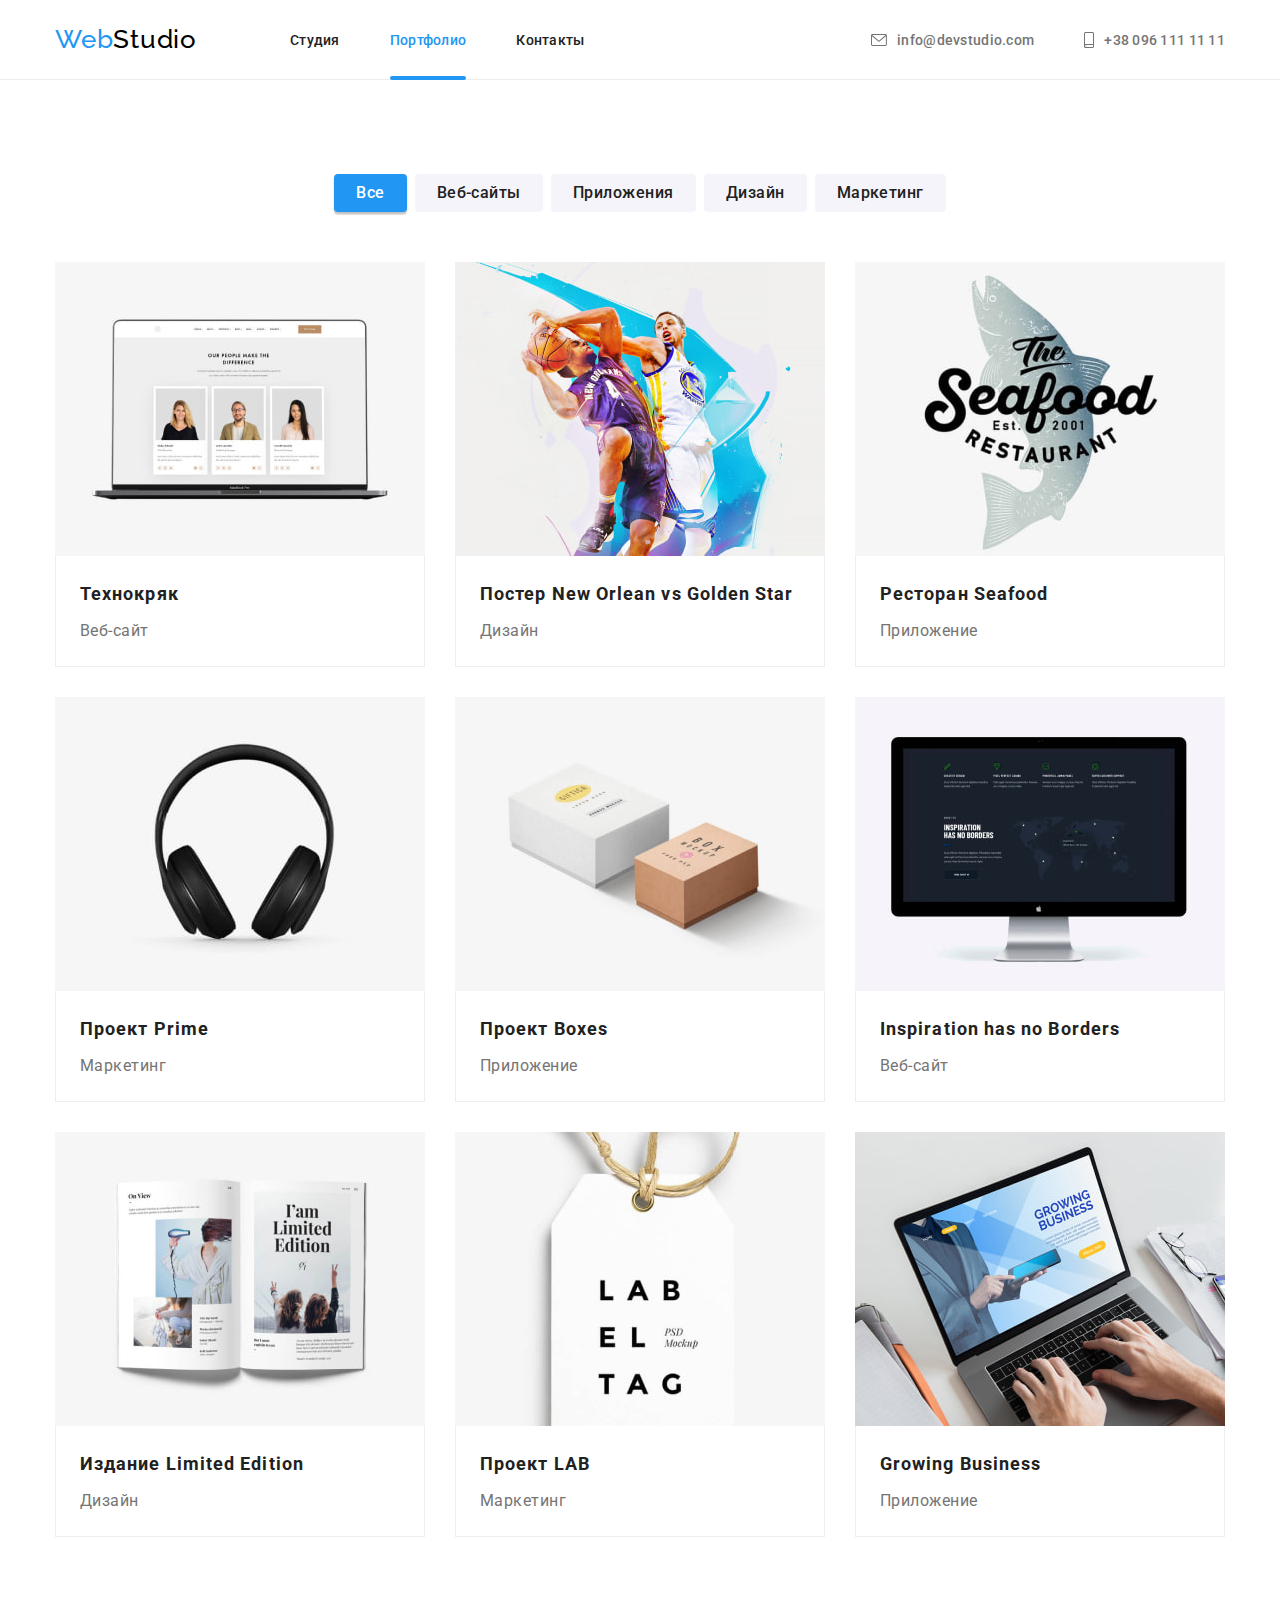
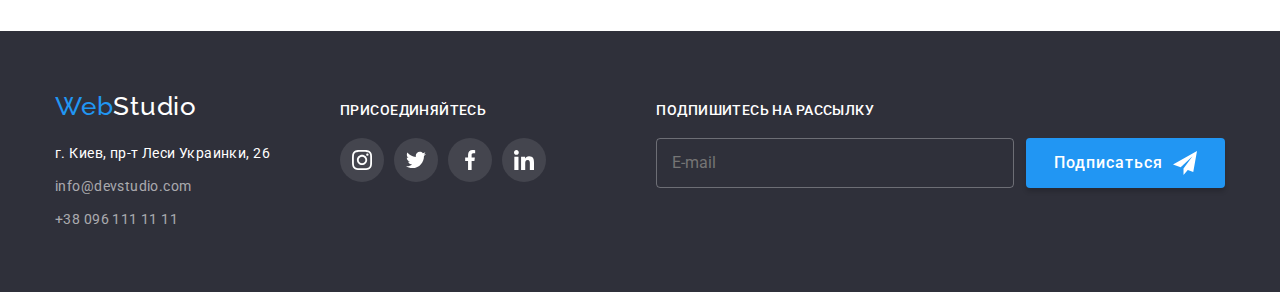
==== portfolio.html @ ff6ee544 "скопировано из дз 6" ====
<!DOCTYPE html>
<html lang="ru">
  <head>
    <meta charset="UTF-8" />
    <meta http-equiv="X-UA-Compatible" content="IE=edge" />
    <meta name="viewport" content="width=device-width, initial-scale=1.0" />
    <title>WebStudio</title>

    <link rel="preconnect" href="https://fonts.gstatic.com" />
    <link
      href="https://fonts.googleapis.com/css2?family=Raleway:wght@700&family=Roboto:wght@400;500;700;900&display=swap"
      rel="stylesheet"
    />
    <link
      rel="stylesheet"
      href="https://cdn.jsdelivr.net/npm/modern-normalize@1.1.0/modern-normalize.min.css"
    />
    <link rel="stylesheet" href="./css/styles.css" />
  </head>
  <body>
    <header class="header">
      <div class="container">
        <nav class="nav">
          <a href="" class="logo link">Web<span class="logo-header">Studio</span></a>
          <ul class="nav-list list">
            <li class="nav-list-item"><a href="./index.html" class="link">Студия</a></li>
            <li class="nav-list-item">
              <a href="./portfolio.html" class="current-page link">Портфолио</a>
            </li>
            <li class="nav-list-item"><a href="" class="link">Контакты</a></li>
          </ul>
        </nav>
        <ul class="list contact-list">
          <li class="contact-list-item">
            <a href="mailto:info@devstudio.com" class="link">
              <svg class="icon contact-list-icon" width="16" height="12">
                <use href="./images/icons.svg#icon-mail"></use>
              </svg>
              info@devstudio.com</a
            >
          </li>
          <li class="contact-list-item">
            <a href="tel:+380961111111" class="link">
              <svg class="icon contact-list-icon" width="10" height="16">
                <use href="./images/icons.svg#icon-smartphone"></use>
              </svg>
              +38 096 111 11 11</a
            >
          </li>
        </ul>
      </div>
    </header>

    <main>
      <section class="portfolio section">
        <div class="container">
          <h2 class="portfolio-main-title visually-hidden">Портфолио</h2>

          <ul class="list portfolio-buttons-list">
            <li class="portfolio-buttons-list-item">
              <button type="button" class="button first-button">Все</button>
            </li>
            <li class="portfolio-buttons-list-item">
              <button type="button" class="button">Веб-сайты</button>
            </li>
            <li class="portfolio-buttons-list-item">
              <button type="button" class="button">Приложения</button>
            </li>
            <li class="portfolio-buttons-list-item">
              <button type="button" class="button">Дизайн</button>
            </li>
            <li class="portfolio-buttons-list-item">
              <button type="button" class="button">Маркетинг</button>
            </li>
          </ul>

          <ul class="list portfolio-list">
            <li class="portfolio-list-item">
              <a href="" class="link portfolio-list-link">
                <div class="portfolio-thumb">
                  <img src="./images/portfolio1.jpg" alt="Технокряк" width="370" height="294" />
                  <div class="portfolio-overlay">
                    <p class="portfolio-overlay-text">
                      Технокряк это современная площадка распространения коронавируса. Компании
                      используют эту платформу для цифрового шпионажа и атак на защищённые сервера
                      конкурентов.
                    </p>
                  </div>
                </div>
                <div class="portfolio-list-content">
                  <h3 class="title">Технокряк</h3>
                  <p class="description">Веб-сайт</p>
                </div>
              </a>
            </li>
            <li class="portfolio-list-item">
              <a href="" class="link portfolio-list-link">
                <div class="portfolio-thumb">
                  <img
                    src="./images/portfolio2.jpg"
                    alt="Постер New Orlean vs Golden Star"
                    width="370"
                    height="294"
                  />
                  <div class="portfolio-overlay">
                    <p class="portfolio-overlay-text">
                      Технокряк это современная площадка распространения коронавируса. Компании
                      используют эту платформу для цифрового шпионажа и атак на защищённые сервера
                      конкурентов.
                    </p>
                  </div>
                </div>
                <div class="portfolio-list-content">
                  <h3 class="title">Постер New Orlean vs Golden Star</h3>
                  <p class="description">Дизайн</p>
                </div>
              </a>
            </li>
            <li class="portfolio-list-item">
              <a href="" class="link portfolio-list-link">
                <div class="portfolio-thumb">
                  <img
                    src="./images/portfolio3.jpg"
                    alt="Ресторан Seafood"
                    width="370"
                    height="294"
                  />
                  <div class="portfolio-overlay">
                    <p class="portfolio-overlay-text">
                      Технокряк это современная площадка распространения коронавируса. Компании
                      используют эту платформу для цифрового шпионажа и атак на защищённые сервера
                      конкурентов.
                    </p>
                  </div>
                </div>
                <div class="portfolio-list-content">
                  <h3 class="title">Ресторан Seafood</h3>
                  <p class="description">Приложение</p>
                </div>
              </a>
            </li>
            <li class="portfolio-list-item">
              <a href="" class="link portfolio-list-link">
                <div class="portfolio-thumb">
                  <img src="./images/portfolio4.jpg" alt="Проект Prime" width="370" height="294" />
                  <div class="portfolio-overlay">
                    <p class="portfolio-overlay-text">
                      Технокряк это современная площадка распространения коронавируса. Компании
                      используют эту платформу для цифрового шпионажа и атак на защищённые сервера
                      конкурентов.
                    </p>
                  </div>
                </div>
                <div class="portfolio-list-content">
                  <h3 class="title">Проект Prime</h3>
                  <p class="description">Маркетинг</p>
                </div>
              </a>
            </li>
            <li class="portfolio-list-item">
              <a href="" class="link portfolio-list-link">
                <div class="portfolio-thumb">
                  <img src="./images/portfolio5.jpg" alt="Проект Boxes" width="370" height="294" />
                  <div class="portfolio-overlay">
                    <p class="portfolio-overlay-text">
                      Технокряк это современная площадка распространения коронавируса. Компании
                      используют эту платформу для цифрового шпионажа и атак на защищённые сервера
                      конкурентов.
                    </p>
                  </div>
                </div>
                <div class="portfolio-list-content">
                  <h3 class="title">Проект Boxes</h3>
                  <p class="description">Приложение</p>
                </div>
              </a>
            </li>
            <li class="portfolio-list-item">
              <a href="" class="link portfolio-list-link">
                <div class="portfolio-thumb">
                  <img
                    src="./images/portfolio6.jpg"
                    alt="Inspiration has no Borders"
                    width="370"
                    height="294"
                  />
                  <div class="portfolio-overlay">
                    <p class="portfolio-overlay-text">
                      Технокряк это современная площадка распространения коронавируса. Компании
                      используют эту платформу для цифрового шпионажа и атак на защищённые сервера
                      конкурентов.
                    </p>
                  </div>
                </div>
                <div class="portfolio-list-content">
                  <h3 class="title">Inspiration has no Borders</h3>
                  <p class="description">Веб-сайт</p>
                </div>
              </a>
            </li>
            <li class="portfolio-list-item">
              <a href="" class="link portfolio-list-link">
                <div class="portfolio-thumb">
                  <img
                    src="./images/portfolio7.jpg"
                    alt="Издание Limited Edition"
                    width="370"
                    height="294"
                  />
                  <div class="portfolio-overlay">
                    <p class="portfolio-overlay-text">
                      Технокряк это современная площадка распространения коронавируса. Компании
                      используют эту платформу для цифрового шпионажа и атак на защищённые сервера
                      конкурентов.
                    </p>
                  </div>
                </div>
                <div class="portfolio-list-content">
                  <h3 class="title">Издание Limited Edition</h3>
                  <p class="description">Дизайн</p>
                </div>
              </a>
            </li>
            <li class="portfolio-list-item">
              <a href="" class="link portfolio-list-link">
                <div class="portfolio-thumb">
                  <img src="./images/portfolio8.jpg" alt="Проект LAB" width="370" height="294" />
                  <div class="portfolio-overlay">
                    <p class="portfolio-overlay-text">
                      Технокряк это современная площадка распространения коронавируса. Компании
                      используют эту платформу для цифрового шпионажа и атак на защищённые сервера
                      конкурентов.
                    </p>
                  </div>
                </div>
                <div class="portfolio-list-content">
                  <h3 class="title">Проект LAB</h3>
                  <p class="description">Маркетинг</p>
                </div>
              </a>
            </li>
            <li class="portfolio-list-item">
              <a href="" class="link portfolio-list-link">
                <div class="portfolio-thumb">
                  <img
                    src="./images/portfolio9.jpg"
                    alt="Growing Business"
                    width="370"
                    height="294"
                  />
                  <div class="portfolio-overlay">
                    <p class="portfolio-overlay-text">
                      Технокряк это современная площадка распространения коронавируса. Компании
                      используют эту платформу для цифрового шпионажа и атак на защищённые сервера
                      конкурентов.
                    </p>
                  </div>
                </div>
                <div class="portfolio-list-content">
                  <h3 class="title">Growing Business</h3>
                  <p class="description">Приложение</p>
                </div>
              </a>
            </li>
          </ul>
        </div>
      </section>
    </main>

    <footer class="footer">
      <div class="container">
        <div class="address-box">
          <a href="" class="link logo">Web<span class="logo-footer">Studio</span></a>
          <address class="address">г. Киев, пр-т Леси Украинки, 26</address>
          <ul class="list contact-list">
            <li class="contact-list-item">
              <a href="mailto:info@devstudio.com" class="link">info@devstudio.com</a>
            </li>
            <li class="contact-list-item">
              <a href="tel:+380961111111" class="link">+38 096 111 11 11</a>
            </li>
          </ul>
        </div>
        <div class="social-links-box">
          <h2 class="title">Присоединяйтесь</h2>
          <ul class="list social-icons-list">
            <li class="social-icons-list-item">
              <a href="" class="link social-icons-link">
                <svg class="icon" width="20" height="20">
                  <use href="./images/icons.svg#icon-instagram"></use>
                </svg>
              </a>
            </li>
            <li class="social-icons-list-item">
              <a href="" class="link social-icons-link">
                <svg class="icon" width="20" height="20">
                  <use href="./images/icons.svg#icon-twitter"></use>
                </svg>
              </a>
            </li>
            <li class="social-icons-list-item">
              <a href="" class="link social-icons-link">
                <svg class="icon" width="20" height="20">
                  <use href="./images/icons.svg#icon-facebook"></use>
                </svg>
              </a>
            </li>
            <li class="social-icons-list-item">
              <a href="" class="link social-icons-link">
                <svg class="icon" width="20" height="20">
                  <use href="./images/icons.svg#icon-linkedin"></use>
                </svg>
              </a>
            </li>
          </ul>
        </div>
        <div class="subscribe-box">
          <p class="subscribe-title">Подпишитесь на рассылку</p>
          <form class="subscribe-form">
            <label>
              <input type="email" name="email" class="subscribe-input" placeholder="E-mail" />
            </label>
            <button type="submit" class="subscribe-button">
              Подписаться
              <svg class="icon" width="24" height="24">
                <use href="./images/icons.svg#icon-subscribe"></use>
              </svg>
            </button>
          </form>
        </div>
      </div>
    </footer>
  </body>
</html>
---- css/styles.css ----
:root {
  --heading-text-color: #212121;
  --main-text-color: #757575;
  --accent-color: #2196f3;
  --accent-color-opacity90: rgba(33, 150, 243, 0.9);
  --hero-button-hover-color: #188ce8;
  --black-color: #000000;
  --white-color: #ffffff;
  --white-color-opacity60: rgba(255, 255, 255, 0.6);
  --white-color-opacity10: rgba(255, 255, 255, 0.1);
  --background-dark-color: #2f303a;
  --background-light-color: #f5f4fa;
  --background-hero-color: #c4c4c4;
  --background-gradient-color: rgba(47, 48, 58, 0.4);
  --background-our-works-overlay: rgba(47, 48, 58, 0.8);
  --backdrop-color: rgba(0, 0, 0, 0.2);
  --border-header-color: #ececec;
  --icon-color: #afb1b8;
  --modal-icon-border-color: rgba(0, 0, 0, 0.1);
  --cubic: cubic-bezier(0.4, 0, 0.2, 1);
  --time: 250ms;
  --modal-input-border-color: rgba(33, 33, 33, 0.2);
}

body {
  font-family: Roboto, sans-serif;
  font-style: normal;
  font-weight: 400;
  color: var(--main-text-color);
}

/* Сброс стилей по умолчанию от браузеров */

.link {
  text-decoration: none;
  color: inherit;
}

.list {
  list-style: none;
  padding-left: 0;
}

h1,
h2,
h3,
h4,
h5,
h6,
p,
ul {
  margin-top: 0;
  margin-bottom: 0;
}

img {
  display: block;
  width: 100%;
  height: auto;
}

/* Общие стили */

.container {
  width: 1200px;
  margin: 0 auto;
  padding-left: 15px;
  padding-right: 15px;
}

.section {
  padding-top: 94px;
  padding-bottom: 94px;
}

.icon {
  fill: currentColor;
}

.social-icons-link {
  display: flex;
  justify-content: center;
  align-items: center;

  width: 100%;
  height: 100%;
  border: 0;
  border-radius: 50%;

  transition: background-color var(--time) var(--cubic), color var(--time) var(--cubic);
}

/* Скрытые заголовки */

.visually-hidden {
  position: absolute;
  width: 1px;
  height: 1px;
  margin: -1px;
  border: 0;
  padding: 0;
  clip: rect(0 0 0 0);
  overflow: hidden;
}

/* ЛОГО */

.logo {
  font-family: Raleway, sans-serif;
  font-weight: 500;
  font-size: 26px;
  line-height: 1.1923;
  letter-spacing: 0.03em;

  color: var(--accent-color);
}

.logo-header {
  color: var(--black-color);
}

.logo-footer {
  color: var(--white-color);
}

/* ХЕДЕР */

.header {
  border-bottom: 1px solid var(--border-header-color);
}

.header .container {
  display: flex;
  align-items: center;
}

.nav {
  display: flex;
  align-items: center;
}

.header .logo {
  display: block;
  margin-right: 93px;
}

.nav-list {
  display: flex;
}

.header .contact-list {
  display: flex;
  margin-left: auto;
}

.nav-list,
.header .contact-list {
  font-weight: 500;
  font-size: 14px;
  line-height: 1.143;
  letter-spacing: 0.02em;
}

.nav-list-item:not(:last-child),
.header .contact-list-item:not(:last-child) {
  margin-right: 50px;
}

.nav-list .link,
.header .contact-list .link {
  display: flex;
  align-items: center;
  padding-top: 32px;
  padding-bottom: 31px;
  /* нижний padding 31 пиксель, потому что 1 пиксель занял border-bottom у хедера */
}

.nav-list .link {
  color: var(--heading-text-color);
}

.nav-list-item {
  position: relative;
}

.current-page::after {
  position: absolute;
  bottom: -1px;

  border-radius: 2px;
  width: 100%;
  height: 4px;

  content: '';
  background-color: var(--accent-color);
}

.header .link {
  transition: color var(--time) var(--cubic);
}

.nav-list .current-page,
.header .link:hover,
.header .link:focus {
  color: var(--accent-color);
}

.contact-list-icon {
  margin-right: 10px;
}

/* ФУТЕР */

.footer {
  background-color: var(--background-dark-color);
}

.footer .container {
  display: flex;
  align-items: baseline;
  /* justify-content: space-evenly; */
  padding-top: 60px;
  padding-bottom: 60px;
}

.address-box {
  display: flex;
  flex-direction: column;
  margin-right: 70px;
}

.footer .logo {
  display: block;
  margin-bottom: 20px;
}

.address,
.footer .contact-list {
  font-size: 14px;
  line-height: 1.71;
  letter-spacing: 0.03em;
}

.address {
  margin-bottom: 9px;

  font-style: normal;
  color: var(--white-color);
}

.footer .contact-list {
  color: var(--white-color-opacity60);
}

.footer .contact-list-item:nth-child(1) {
  margin-bottom: 9px;
}

.address-box .link {
  transition: color var(--time) var(--cubic);
}

.address-box .link:hover,
.address-box .link:focus {
  color: var(--accent-color);
}

.social-links-box .title {
  margin-bottom: 20px;

  font-weight: 500;
  font-size: 14px;
  line-height: 1.143;
  letter-spacing: 0.03em;
  text-transform: uppercase;

  color: var(--white-color);
}

.social-icons-list-item {
  width: 44px;
  height: 44px;
}

.social-icons-link {
  background-color: var(--white-color-opacity10);
  color: var(--white-color);
}

.social-icons-link:hover,
.social-icons-link:focus {
  background-color: var(--accent-color);
}

.social-links-box .icon {
  fill: var(--white-color);
}

.subscribe-box {
  margin-left: auto;
}

.subscribe-form {
  display: flex;
}

.subscribe-title {
  margin-bottom: 20px;

  font-weight: 500;
  font-size: 14px;
  line-height: 1.143;
  letter-spacing: 0.03em;
  text-transform: uppercase;

  color: var(--white-color);
}

.subscribe-input {
  /* width: 100%; */
  width: 358px;
  height: 50px;
  padding: 15px;

  color: var(--white-color);
  border: 1px solid rgba(255, 255, 255, 0.3);
  /* filter: drop-shadow(0px 4px 4px rgba(0, 0, 0, 0.15)); */
  border-radius: 4px;
  background-color: transparent;

  cursor: pointer;
}

.subscribe-button {
  display: flex;
  align-items: center;
  padding: 10px 28px;
  margin-left: 12px;

  font-weight: 500;
  font-size: 16px;
  line-height: 1.875;
  letter-spacing: 0.06em;

  border: none;
  border-radius: 4px;
  box-shadow: 0px 4px 4px rgba(0, 0, 0, 0.15);

  background-color: var(--accent-color);
  color: var(--white-color);

  cursor: pointer;

  transition: background-color var(--time) var(--cubic);
}

.subscribe-button:hover,
.subscribe-button:focus {
  background-color: var(--hero-button-hover-color);
}

.subscribe-button .icon {
  margin-left: 10px;
}

/* СТРАНИЦА СТУДИЯ */

/* секция "герой" */

.hero {
  padding-top: 200px;
  padding-bottom: 200px;

  background-image: linear-gradient(
      var(--background-gradient-color),
      var(--background-gradient-color)
    ),
    url(../images/background.jpg);
  background-position: center;
  background-repeat: no-repeat;
  background-size: 1600px;
}

.hero .container {
  text-align: center;
}

.studio-main-title {
  margin-bottom: 30px;

  font-weight: 900;
  font-size: 44px;
  line-height: 1.364;
  letter-spacing: 0.06em;
  text-transform: uppercase;

  color: var(--white-color);
}

.hero .button {
  padding: 10px 32px;
  border: 0;
  border-radius: 4px;

  font-family: inherit;
  font-style: normal;
  font-weight: 700;
  font-size: 16px;
  line-height: 1.875;
  text-align: center;
  letter-spacing: 0.06em;

  color: var(--white-color);
  background-color: var(--accent-color);

  cursor: pointer;

  transition: background-color var(--time) var(--cubic);
}

.hero .button:hover,
.hero .button:focus {
  background-color: var(--hero-button-hover-color);
}

/*  ЗАГОЛОВКИ СЕКЦИЙ */
/* секция "наши преимущества" */
/* секция "чем мы занимаемся" */
/* секция "наша команда" */
/* секция "наши клиенты" */

.advantages .title,
.our-works .title,
.our-team .title,
.our-clients .title {
  margin-bottom: 50px;

  font-weight: 700;
  font-size: 36px;
  line-height: 1.166;
  text-align: center;
  letter-spacing: 0.03em;

  color: var(--heading-text-color);
}

/* секция "наши преимущества" */

.advantages-list {
  display: flex;
}

.advantages-list-item {
  flex-basis: calc((100% - 90px) / 4);
}

.advantages-list-item:not(:last-child) {
  margin-right: 30px;
}

.advantages-list .subtitle {
  margin-bottom: 10px;

  font-weight: 700;
  font-size: 14px;
  line-height: 1.143;
  letter-spacing: 0.03em;
  text-transform: uppercase;

  color: var(--heading-text-color);
}

.advantages-list .description {
  font-size: 14px;
  line-height: 1.714;
  letter-spacing: 0.03em;
}

.advantages-box {
  display: flex;
  justify-content: center;
  align-items: center;
  width: 100%;
  height: 120px;
  margin-bottom: 30px;

  background-color: var(--background-light-color);
}

/* секция "чем мы занимаемся" */

.our-works {
  padding-top: 0;
}

.our-works-list {
  display: flex;
}

.our-works-list-item {
  flex-basis: calc((100% - 60px) / 3);
}

.our-works-list-item:not(:last-child) {
  margin-right: 30px;
}

.our-works-thumb {
  position: relative;
}

.our-works-overlay {
  position: absolute;
  bottom: 0;

  width: 100%;
  height: 70px;
  padding-top: 27px;
  padding-bottom: 27px;

  background-color: var(--background-our-works-overlay);
}

.our-works-overlay-text {
  font-weight: 700;
  font-size: 14px;
  line-height: 1.143;
  text-align: center;
  letter-spacing: 0.03em;
  text-transform: uppercase;

  color: var(--white-color);
}

/* секция "наша команда" */

.our-team {
  background-color: var(--background-light-color);
}

.our-team-list {
  display: flex;
}

.our-team-list-item {
  flex-basis: calc((100% - 90px) / 4);
  border: 0;
  border-radius: 0px 0px 4px 4px;
  box-shadow: 0px 1px 3px rgba(0, 0, 0, 0.12), 0px 1px 1px rgba(0, 0, 0, 0.14),
    0px 2px 1px rgba(0, 0, 0, 0.2);

  background-color: var(--white-color);
}

.our-team-list-item:not(:last-child) {
  margin-right: 30px;
}

.our-team-list-content {
  display: flex;
  flex-direction: column;
  align-items: center;
  padding: 30px 0;
}

.our-team-list-content .subtitle,
.our-team-list-content .description {
  font-size: 16px;
  line-height: 1.187;
  text-align: center;
  letter-spacing: 0.03em;
}

.our-team-list-content .subtitle {
  margin-bottom: 10px;

  font-weight: 500;
  color: var(--heading-text-color);
}

.our-team-list-content .description {
  margin-bottom: 16px;
}

.social-icons-list {
  display: flex;
}

.social-icons-list-item {
  width: 44px;
  height: 44px;
}

.social-icons-list-item:not(:last-child) {
  margin-right: 10px;
}

.social-icons-link {
  color: var(--icon-color);
}

.social-icons-link:hover,
.social-icons-link:focus {
  background-color: var(--accent-color);
  color: var(--white-color);
}

/* секция "наши клиенты" */

.our-clients-list {
  display: flex;
}

.our-clients-item {
  flex-basis: calc((100% - 150px) / 6);
  height: 92px;
}

.our-clients-item:not(:last-child) {
  margin-right: 30px;
}

.our-clients-link {
  display: flex;
  justify-content: center;
  align-items: center;
  width: 100%;
  height: 100%;

  border: 1px solid var(--icon-color);
  border-radius: 4px;

  color: var(--icon-color);

  transition: border var(--time) var(--cubic), color var(--time) var(--cubic);
}

.our-clients-link:hover,
.our-clients-link:focus {
  border: 1px solid var(--accent-color);
  color: var(--accent-color);
}

/* СТРАНИЦА ПОРТФОЛИО */

.portfolio-buttons-list {
  display: flex;
  justify-content: center;
  margin-bottom: 50px;
}

.portfolio-buttons-list-item:not(:last-child) {
  margin-right: 8px;
}

.portfolio-buttons-list .button {
  padding: 6px 22px;

  font-family: inherit;
  font-style: normal;
  font-weight: 500;
  font-size: 16px;
  line-height: 1.625;
  text-align: center;
  letter-spacing: 0.03em;

  border: 0;
  border-radius: 4px;

  color: var(--heading-text-color);
  background-color: var(--background-light-color);

  cursor: pointer;

  transition: color var(--time) var(--cubic), background-color var(--time) var(--cubic),
    box-shadow var(--time) var(--cubic);
}

.portfolio-buttons-list .first-button,
.portfolio-buttons-list .button:hover,
.portfolio-buttons-list .button:focus {
  color: var(--white-color);
  background-color: var(--accent-color);

  box-shadow: 0px 3px 1px rgba(0, 0, 0, 0.1), 0px 1px 2px rgba(0, 0, 0, 0.08),
    0px 2px 2px rgba(0, 0, 0, 0.12);
}

.portfolio-list {
  display: flex;
  flex-wrap: wrap;
  margin-right: -30px;
  margin-bottom: -30px;
}

.portfolio-list-item {
  flex-basis: calc((100% - 90px) / 3);
  margin-right: 30px;
  margin-bottom: 30px;
}

.portfolio-list-link {
  display: flex;
  flex-direction: column;
  width: 100%;
  height: 100%;

  transition: box-shadow var(--time) var(--cubic);
}

.portfolio-thumb {
  position: relative;
  overflow: hidden;
}

.portfolio-overlay {
  position: absolute;
  top: 0;
  left: 0;
  transform: translateY(101%);

  width: 100%;
  height: 100%;
  padding: 63px 24px;
  background-color: var(--accent-color-opacity90);
  transition: transform var(--time) var(--cubic);
}

.portfolio-overlay-text {
  font-size: 18px;
  line-height: 1.555;
  letter-spacing: 0.03em;

  color: var(--white-color);
}

.portfolio-list-link:hover .portfolio-overlay,
.portfolio-list-link:focus .portfolio-overlay {
  transform: translateY(0);
}

.portfolio-list-link:hover,
.portfolio-list-link:focus {
  box-shadow: 0px 1px 1px rgba(0, 0, 0, 0.12), 0px 4px 4px rgba(0, 0, 0, 0.06),
    1px 4px 6px rgba(0, 0, 0, 0.16);

  cursor: pointer;
}

.portfolio-list-content {
  padding: 20px 24px;
  border: 1px solid #eeeeee;
  border-top: none;

  background-color: var(--white-color);
}

.portfolio-list-content .title {
  margin-bottom: 4px;

  font-weight: 700;
  font-size: 18px;
  line-height: 2;
  letter-spacing: 0.06em;

  color: var(--heading-text-color);
}

.portfolio-list-content .description {
  font-size: 16px;
  line-height: 1.875;
  letter-spacing: 0.03em;
}

/* МОДАЛЬНОЕ ОКНО */

.backdrop {
  position: fixed;
  top: 0;
  left: 0;

  width: 100vw;
  height: 100vh;

  background-color: var(--backdrop-color);

  visibility: visible;
  opacity: 1;
  transition: opacity var(--time) var(--cubic), visibility var(--time) var(--cubic);
}

.backdrop.is-hidden {
  visibility: hidden;
  opacity: 0;
  pointer-events: none;
}

.modal {
  position: absolute;
  top: 50%;
  left: 50%;
  transform: translate(-50%, -50%);

  width: 528px;
  height: 581px;
  padding: 40px;

  border-radius: 4px;
  box-shadow: 0px 1px 3px rgba(0, 0, 0, 0.12), 0px 1px 1px rgba(0, 0, 0, 0.14),
    0px 2px 1px rgba(0, 0, 0, 0.2);

  background-color: var(--white-color);
}

.modal-close {
  position: absolute;
  top: 8px;
  right: 8px;

  display: flex;
  justify-content: center;
  align-items: center;
  width: 30px;
  height: 30px;

  border-radius: 50%;
  border: 1px solid var(--modal-icon-border-color);
  background-color: var(--white-color);

  cursor: pointer;
}

.modal-close .icon {
  fill: var(--black-color);

  transition: fill var(--time) var(--cubic);
}

.modal-close:hover .icon {
  fill: var(--accent-color);
}

.modal-form {
  display: flex;
  flex-direction: column;
}

.modal-title {
  margin-bottom: 12px;

  font-weight: 700;
  font-size: 20px;
  line-height: 1.15;
  text-align: center;
  letter-spacing: 0.03em;

  color: var(--heading-text-color);
}

.modal-form-label {
  width: 100%;
  margin-bottom: 10px;

  font-size: 12px;
  line-height: 1.166;
  letter-spacing: 0.01em;

  color: var(--main-text-color);
}

.modal-form-input {
  width: 100%;
  height: 40px;
  padding-left: 42px;
  margin-top: 4px;

  border: 1px solid var(--modal-input-border-color);
  border-radius: 4px;

  transition: border-color var(--time) var(--cubic);
}

.modal-form-input:hover,
.modal-form-textarea:hover,
.modal-policy-label:hover {
  cursor: pointer;
}

.modal-form-input:focus {
  border-color: var(--accent-color);
  outline: none;
}

.modal-icon-wrapper {
  position: relative;
}

.modal-icon-wrapper .icon {
  position: absolute;
  z-index: 1;
  top: 50%;
  left: 15px;
  transform: translateY(-50%);

  fill: var(--heading-text-color);

  transition: fill var(--time) var(--cubic);
}

.modal-form-input:focus + .icon {
  fill: var(--accent-color);
}

.modal-form-textarea {
  resize: none;
  padding: 12px 16px;
  width: 100%;
  height: 120px;
  margin-top: 4px;
  border: 1px solid var(--modal-input-border-color);
  border-radius: 4px;

  transition: border-color var(--time) var(--cubic);
}

.modal-form-textarea:focus {
  border-color: var(--accent-color);
  outline: none;
}

.modal-form-textarea::placeholder {
  font-size: 12px;
  line-height: 1.166;
  letter-spacing: 0.01em;

  color: rgba(117, 117, 117, 0.5);
}

.modal-policy-label {
  display: flex;
  align-items: center;
  justify-content: center;
  margin-top: 10px;
  font-size: 14px;
  line-height: 1.714;
  letter-spacing: 0.03em;
}

.checkbox-icon-wrapper {
  display: flex;
  align-items: center;
  justify-content: center;
  width: 16px;
  height: 15px;
  margin-right: 8px;
  border: 2px solid var(--heading-text-color);
  border-radius: 3px;

  transition: border-color var(--time) var(--cubic), background-color var(--time) var(--cubic);
}

.policy-checkbox:checked + .checkbox-icon-wrapper {
  background-color: var(--accent-color);
  border-color: var(--accent-color);
  background-image: url(../images/checkbox.svg);
  background-position: center;
  background-repeat: no-repeat;
  background-size: cover;
  background-origin: border-box;
}

.policy-checkbox:focus + .checkbox-icon-wrapper {
  outline: 1px solid var(--accent-color);
  outline-offset: 2px;
}

.modal-policy-link {
  color: var(--accent-color);
  text-decoration: underline;
}

.submit-button {
  align-self: center;
  padding: 10px 55px;
  margin-top: 30px;
  background-color: var(--accent-color);
  border: 0;
  box-shadow: 0px 4px 4px rgba(0, 0, 0, 0.15);
  border-radius: 4px;
  font-weight: bold;
  font-size: 16px;
  line-height: 1.875;
  letter-spacing: 0.06em;

  color: var(--white-color);

  transition: background-color var(--time) var(--cubic);
}

.submit-button:hover,
.submit-button:focus {
  background-color: var(--hero-button-hover-color);
  cursor: pointer;
}
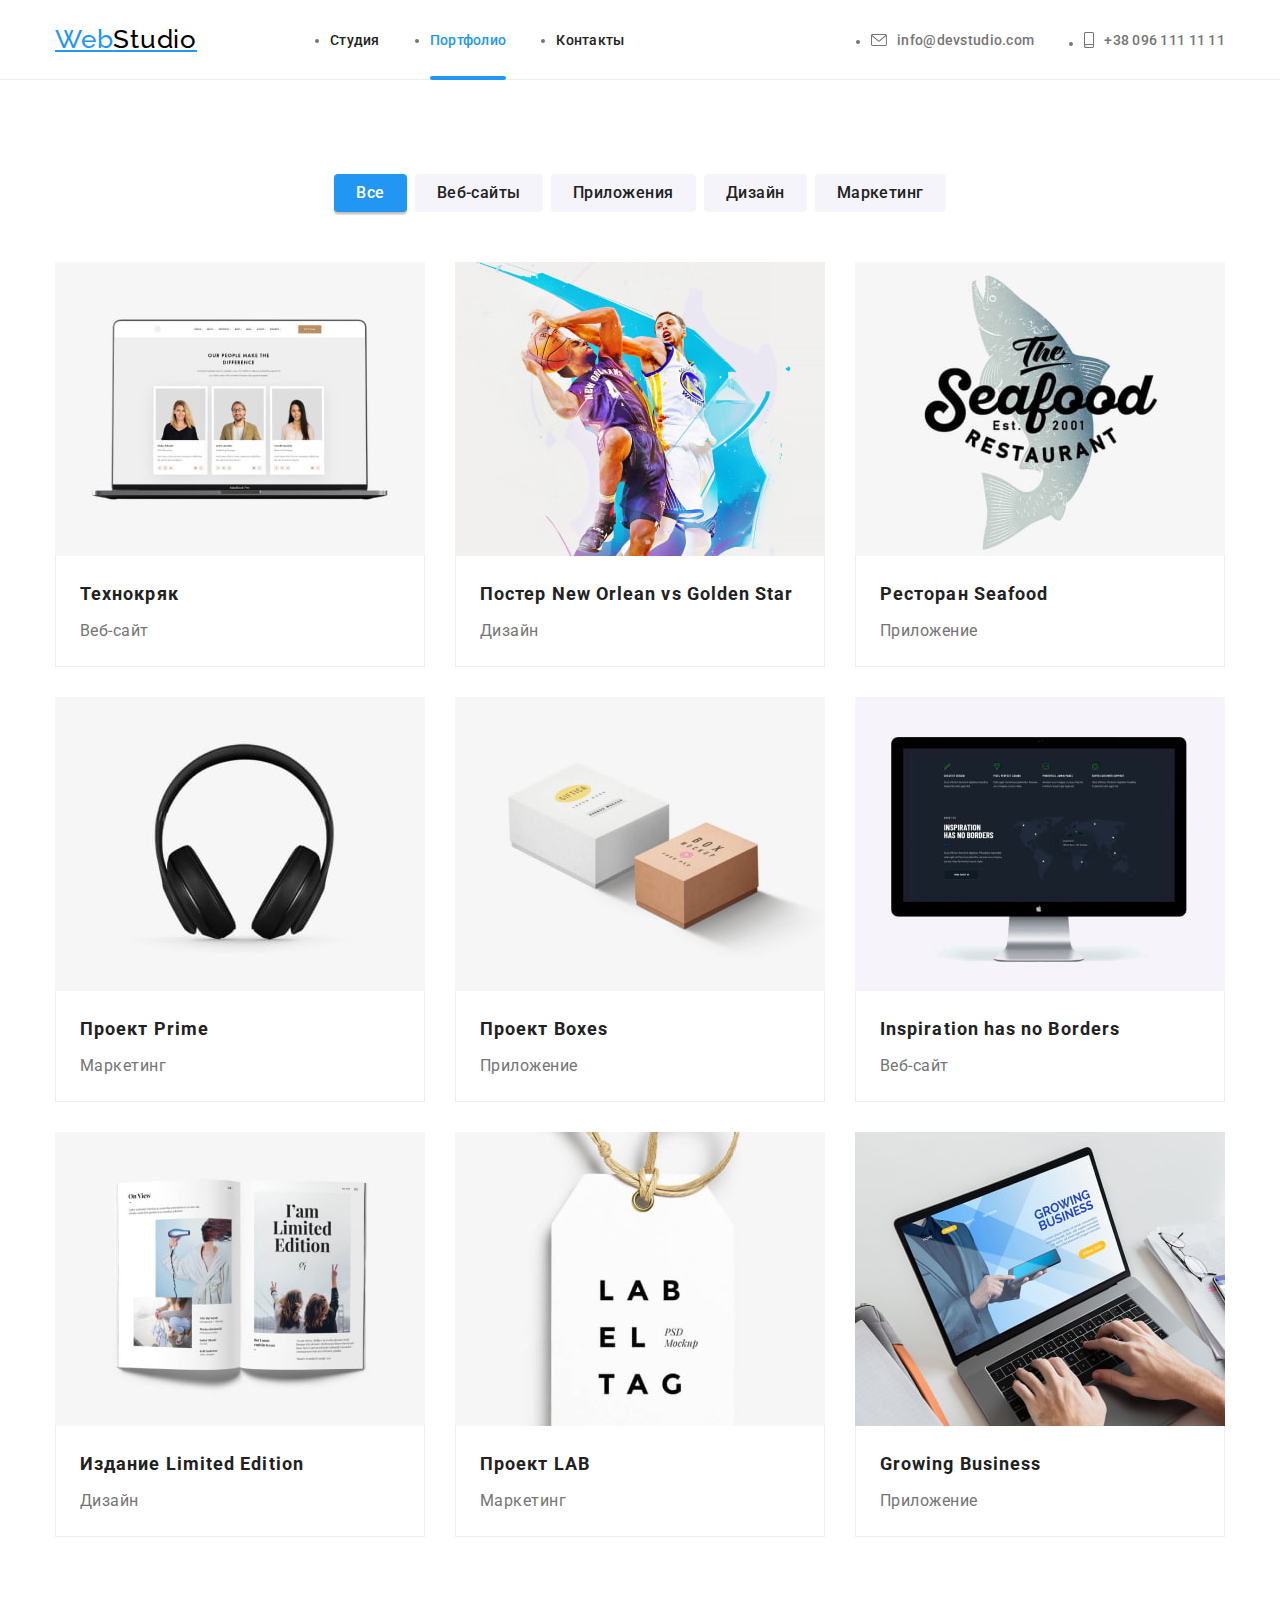
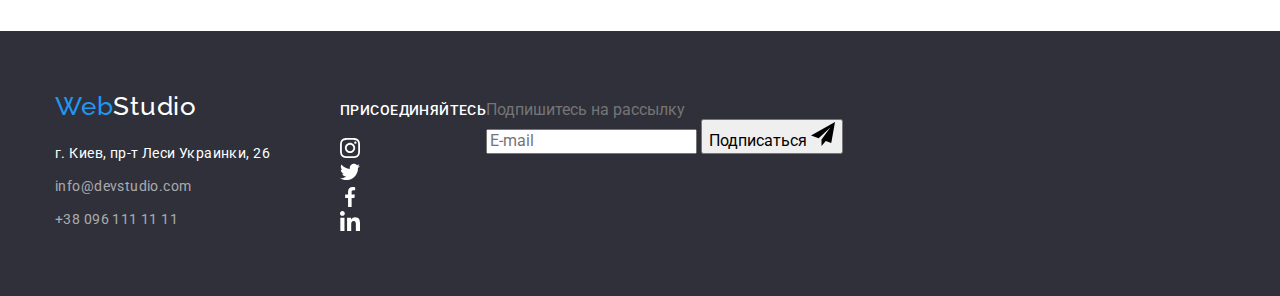
==== commit 3369d825: "partials page studio" ====
--- a/portfolio.html
+++ b/portfolio.html
@@ -6,42 +6,49 @@
     <meta name="viewport" content="width=device-width, initial-scale=1.0" />
     <title>WebStudio</title>
 
+    <link
+      rel="stylesheet"
+      href="https://cdn.jsdelivr.net/npm/modern-normalize@1.1.0/modern-normalize.min.css"
+    />
     <link rel="preconnect" href="https://fonts.gstatic.com" />
     <link
       href="https://fonts.googleapis.com/css2?family=Raleway:wght@700&family=Roboto:wght@400;500;700;900&display=swap"
       rel="stylesheet"
     />
-    <link
-      rel="stylesheet"
-      href="https://cdn.jsdelivr.net/npm/modern-normalize@1.1.0/modern-normalize.min.css"
-    />
+    <link rel="stylesheet" href="./css/main.min.css" />
     <link rel="stylesheet" href="./css/styles.css" />
   </head>
   <body>
     <header class="header">
       <div class="container">
         <nav class="nav">
-          <a href="" class="logo link">Web<span class="logo-header">Studio</span></a>
-          <ul class="nav-list list">
-            <li class="nav-list-item"><a href="./index.html" class="link">Студия</a></li>
-            <li class="nav-list-item">
-              <a href="./portfolio.html" class="current-page link">Портфолио</a>
-            </li>
-            <li class="nav-list-item"><a href="" class="link">Контакты</a></li>
+          <a href="./index.html" class="logo nav__logo"
+            >Web<span class="nav__logo--black">Studio</span></a
+          >
+          <ul class="nav__list">
+            <li class="nav__item">
+              <a href="./index.html" class="link nav__link">Студия</a>
+            </li>
+            <li class="nav__item">
+              <a href="./portfolio.html" class="link nav__link nav__link--current">Портфолио</a>
+            </li>
+            <li class="nav__item">
+              <a href="" class="link nav__link">Контакты</a>
+            </li>
           </ul>
         </nav>
-        <ul class="list contact-list">
-          <li class="contact-list-item">
-            <a href="mailto:info@devstudio.com" class="link">
-              <svg class="icon contact-list-icon" width="16" height="12">
+        <ul class="contacts">
+          <li class="contacts__item">
+            <a href="mailto:info@devstudio.com" class="link contacts__link">
+              <svg class="icon contacts__icon" width="16" height="12">
                 <use href="./images/icons.svg#icon-mail"></use>
               </svg>
               info@devstudio.com</a
             >
           </li>
-          <li class="contact-list-item">
-            <a href="tel:+380961111111" class="link">
-              <svg class="icon contact-list-icon" width="10" height="16">
+          <li class="contacts__item">
+            <a href="tel:+380961111111" class="link contacts__link">
+              <svg class="icon contacts__icon" width="10" height="16">
                 <use href="./images/icons.svg#icon-smartphone"></use>
               </svg>
               +38 096 111 11 11</a
--- a/css/main.min.css
+++ b/css/main.min.css
@@ -0,0 +1,2 @@
+:root{--heading-text-color: #212121;--main-text-color: #757575;--accent-color: #2196f3;--accent-color-opacity90: rgba(33, 150, 243, 0.9);--hero-button-hover-color: #188ce8;--black-color: #000000;--white-color: #ffffff;--white-color-opacity60: rgba(255, 255, 255, 0.6);--white-color-opacity10: rgba(255, 255, 255, 0.1);--background-dark-color: #2f303a;--background-light-color: #f5f4fa;--background-hero-color: #c4c4c4;--background-gradient-color: rgba(47, 48, 58, 0.4);--background-our-works-overlay: rgba(47, 48, 58, 0.8);--backdrop-color: rgba(0, 0, 0, 0.2);--border-header-color: #ececec;--icon-color: #afb1b8;--modal-icon-border-color: rgba(0, 0, 0, 0.1);--cubic: cubic-bezier(0.4, 0, 0.2, 1);--time: 250ms;--modal-input-border-color: rgba(33, 33, 33, 0.2)}.link{text-decoration:none;color:inherit}.list{list-style:none;padding-left:0}h1,h2,h3,h4,h5,h6,p,ul{margin-top:0;margin-bottom:0}img{display:block;width:100%;height:auto}.section{padding-top:94px;padding-bottom:94px}.section-no-padding{padding-top:0}.container{width:1200px;margin:0 auto;padding-left:15px;padding-right:15px}.thumb{position:relative;overflow:hidden}.hero__button,.subscribe__button{border-radius:4px;font-family:inherit;font-style:normal;font-size:16px;line-height:1.875;letter-spacing:0.06em;color:var(--white-color);background-color:var(--accent-color);cursor:pointer;transition:background-color var(--time) var(--cubic)}.hero__button:hover,.subscribe__button:hover,.hero__button:focus,.subscribe__button:focus{background-color:var(--hero-button-hover-color)}.hero__button{padding:10px 32px;border:0;font-weight:700;text-align:center}.subscribe__button{display:flex;align-items:center;padding:10px 28px;margin-left:12px;font-weight:500;border:none;box-shadow:0px 4px 4px rgba(0,0,0,0.15)}.subscribe__button .icon{margin-left:10px}.section-title{margin-bottom:50px;font-weight:700;font-size:36px;line-height:1.166;text-align:center;letter-spacing:0.03em;color:var(--heading-text-color)}.social-list{display:flex}.social-list__item{width:44px;height:44px}.social-list__item:not(:last-child){margin-right:10px}.social-list__link{display:flex;justify-content:center;align-items:center;width:100%;height:100%;border:0;border-radius:50%;transition:background-color var(--time) var(--cubic),color var(--time) var(--cubic)}.team-members .social-list__link{color:var(--icon-color)}.team-members .social-list__link:hover,.team-members .social-list__link:focus{background-color:var(--accent-color);color:var(--white-color)}.hero{padding-top:200px;padding-bottom:200px;background-image:linear-gradient(var(--background-gradient-color), var(--background-gradient-color)),url(../images/background.jpg);background-position:center;background-repeat:no-repeat;background-size:1600px}.hero .container{text-align:center}.hero__title{margin-bottom:30px;font-weight:900;font-size:44px;line-height:1.364;letter-spacing:0.06em;text-transform:uppercase;color:var(--white-color)}.advantages__list{display:flex}.advantages__item{flex-basis:calc((100% - 90px) / 4)}.advantages__item:not(:last-child){margin-right:30px}.advantages__title{margin-bottom:10px;font-weight:700;font-size:14px;line-height:1.143;letter-spacing:0.03em;text-transform:uppercase;color:var(--heading-text-color)}.advantages__description{font-size:14px;line-height:1.714;letter-spacing:0.03em}.advantages__img{display:flex;justify-content:center;align-items:center;width:100%;height:120px;margin-bottom:30px;background-color:var(--background-light-color)}.our-works__list{display:flex}.our-works__item{flex-basis:calc((100% - 60px) / 3)}.our-works__item:not(:last-child){margin-right:30px}.our-works__description{position:absolute;bottom:0;width:100%;height:70px;padding-top:27px;padding-bottom:27px;font-weight:700;font-size:14px;line-height:1.143;text-align:center;letter-spacing:0.03em;text-transform:uppercase;background-color:var(--background-our-works-overlay);color:var(--white-color)}.our-team{background-color:var(--background-light-color)}.our-team__list{display:flex}.our-team__item{flex-basis:calc((100% - 90px) / 4);border:0;border-radius:0px 0px 4px 4px;box-shadow:0px 1px 3px rgba(0,0,0,0.12),0px 1px 1px rgba(0,0,0,0.14),0px 2px 1px rgba(0,0,0,0.2);background-color:var(--white-color)}.our-team__item:not(:last-child){margin-right:30px}.team-members{display:flex;flex-direction:column;align-items:center;padding:30px 0}.team-members__title,.team-members__description{font-size:16px;line-height:1.187;text-align:center;letter-spacing:0.03em}.team-members__title{margin-bottom:10px;font-weight:500;color:var(--heading-text-color)}.team-members__description{margin-bottom:16px}.our-clients__list{display:flex}.our-clients__item{flex-basis:calc((100% - 150px) / 6);height:92px}.our-clients__item:not(:last-child){margin-right:30px}.our-clients__link{display:flex;justify-content:center;align-items:center;width:100%;height:100%;border:1px solid var(--icon-color);border-radius:4px;color:var(--icon-color);transition:border var(--time) var(--cubic),color var(--time) var(--cubic)}.our-clients__link:hover,.our-clients__link:focus{border:1px solid var(--accent-color);color:var(--accent-color)}
+/*# sourceMappingURL=main.min.css.map */--- a/css/styles.css
+++ b/css/styles.css
@@ -1,27 +1,3 @@
-:root {
-  --heading-text-color: #212121;
-  --main-text-color: #757575;
-  --accent-color: #2196f3;
-  --accent-color-opacity90: rgba(33, 150, 243, 0.9);
-  --hero-button-hover-color: #188ce8;
-  --black-color: #000000;
-  --white-color: #ffffff;
-  --white-color-opacity60: rgba(255, 255, 255, 0.6);
-  --white-color-opacity10: rgba(255, 255, 255, 0.1);
-  --background-dark-color: #2f303a;
-  --background-light-color: #f5f4fa;
-  --background-hero-color: #c4c4c4;
-  --background-gradient-color: rgba(47, 48, 58, 0.4);
-  --background-our-works-overlay: rgba(47, 48, 58, 0.8);
-  --backdrop-color: rgba(0, 0, 0, 0.2);
-  --border-header-color: #ececec;
-  --icon-color: #afb1b8;
-  --modal-icon-border-color: rgba(0, 0, 0, 0.1);
-  --cubic: cubic-bezier(0.4, 0, 0.2, 1);
-  --time: 250ms;
-  --modal-input-border-color: rgba(33, 33, 33, 0.2);
-}
-
 body {
   font-family: Roboto, sans-serif;
   font-style: normal;
@@ -29,65 +5,10 @@
   color: var(--main-text-color);
 }
 
-/* Сброс стилей по умолчанию от браузеров */
-
-.link {
-  text-decoration: none;
-  color: inherit;
-}
-
-.list {
-  list-style: none;
-  padding-left: 0;
-}
-
-h1,
-h2,
-h3,
-h4,
-h5,
-h6,
-p,
-ul {
-  margin-top: 0;
-  margin-bottom: 0;
-}
-
-img {
-  display: block;
-  width: 100%;
-  height: auto;
-}
-
 /* Общие стили */
-
-.container {
-  width: 1200px;
-  margin: 0 auto;
-  padding-left: 15px;
-  padding-right: 15px;
-}
-
-.section {
-  padding-top: 94px;
-  padding-bottom: 94px;
-}
 
 .icon {
   fill: currentColor;
-}
-
-.social-icons-link {
-  display: flex;
-  justify-content: center;
-  align-items: center;
-
-  width: 100%;
-  height: 100%;
-  border: 0;
-  border-radius: 50%;
-
-  transition: background-color var(--time) var(--cubic), color var(--time) var(--cubic);
 }
 
 /* Скрытые заголовки */
@@ -115,7 +36,12 @@
   color: var(--accent-color);
 }
 
-.logo-header {
+.nav__logo {
+  display: block;
+  margin-right: 93px;
+}
+
+.nav__logo--black {
   color: var(--black-color);
 }
 
@@ -139,35 +65,30 @@
   align-items: center;
 }
 
-.header .logo {
-  display: block;
-  margin-right: 93px;
-}
-
-.nav-list {
-  display: flex;
-}
-
-.header .contact-list {
+.nav__list {
+  display: flex;
+}
+
+.header .contacts {
   display: flex;
   margin-left: auto;
 }
 
-.nav-list,
-.header .contact-list {
+.nav__list,
+.header .contacts {
   font-weight: 500;
   font-size: 14px;
   line-height: 1.143;
   letter-spacing: 0.02em;
 }
 
-.nav-list-item:not(:last-child),
-.header .contact-list-item:not(:last-child) {
+.nav__item:not(:last-child),
+.header .contacts__item:not(:last-child) {
   margin-right: 50px;
 }
 
-.nav-list .link,
-.header .contact-list .link {
+.nav__link,
+.header .contacts__link {
   display: flex;
   align-items: center;
   padding-top: 32px;
@@ -175,15 +96,15 @@
   /* нижний padding 31 пиксель, потому что 1 пиксель занял border-bottom у хедера */
 }
 
-.nav-list .link {
+.nav__link {
   color: var(--heading-text-color);
 }
 
-.nav-list-item {
+.nav__item {
   position: relative;
 }
 
-.current-page::after {
+.nav__link--current::after {
   position: absolute;
   bottom: -1px;
 
@@ -199,13 +120,13 @@
   transition: color var(--time) var(--cubic);
 }
 
-.nav-list .current-page,
+.nav__link--current,
 .header .link:hover,
 .header .link:focus {
   color: var(--accent-color);
 }
 
-.contact-list-icon {
+.contacts__icon {
   margin-right: 10px;
 }
 
@@ -277,18 +198,13 @@
   color: var(--white-color);
 }
 
-.social-icons-list-item {
-  width: 44px;
-  height: 44px;
-}
-
-.social-icons-link {
+.social-list__link {
   background-color: var(--white-color-opacity10);
   color: var(--white-color);
 }
 
-.social-icons-link:hover,
-.social-icons-link:focus {
+.social-list__link:hover,
+.social-list__link:focus {
   background-color: var(--accent-color);
 }
 
@@ -296,15 +212,11 @@
   fill: var(--white-color);
 }
 
-.subscribe-box {
+.subscribe {
   margin-left: auto;
 }
 
-.subscribe-form {
-  display: flex;
-}
-
-.subscribe-title {
+.subscribe__title {
   margin-bottom: 20px;
 
   font-weight: 500;
@@ -316,329 +228,21 @@
   color: var(--white-color);
 }
 
-.subscribe-input {
-  /* width: 100%; */
+.subscribe__form {
+  display: flex;
+}
+
+.subscribe__input {
   width: 358px;
   height: 50px;
   padding: 15px;
 
   color: var(--white-color);
   border: 1px solid rgba(255, 255, 255, 0.3);
-  /* filter: drop-shadow(0px 4px 4px rgba(0, 0, 0, 0.15)); */
   border-radius: 4px;
   background-color: transparent;
 
   cursor: pointer;
-}
-
-.subscribe-button {
-  display: flex;
-  align-items: center;
-  padding: 10px 28px;
-  margin-left: 12px;
-
-  font-weight: 500;
-  font-size: 16px;
-  line-height: 1.875;
-  letter-spacing: 0.06em;
-
-  border: none;
-  border-radius: 4px;
-  box-shadow: 0px 4px 4px rgba(0, 0, 0, 0.15);
-
-  background-color: var(--accent-color);
-  color: var(--white-color);
-
-  cursor: pointer;
-
-  transition: background-color var(--time) var(--cubic);
-}
-
-.subscribe-button:hover,
-.subscribe-button:focus {
-  background-color: var(--hero-button-hover-color);
-}
-
-.subscribe-button .icon {
-  margin-left: 10px;
-}
-
-/* СТРАНИЦА СТУДИЯ */
-
-/* секция "герой" */
-
-.hero {
-  padding-top: 200px;
-  padding-bottom: 200px;
-
-  background-image: linear-gradient(
-      var(--background-gradient-color),
-      var(--background-gradient-color)
-    ),
-    url(../images/background.jpg);
-  background-position: center;
-  background-repeat: no-repeat;
-  background-size: 1600px;
-}
-
-.hero .container {
-  text-align: center;
-}
-
-.studio-main-title {
-  margin-bottom: 30px;
-
-  font-weight: 900;
-  font-size: 44px;
-  line-height: 1.364;
-  letter-spacing: 0.06em;
-  text-transform: uppercase;
-
-  color: var(--white-color);
-}
-
-.hero .button {
-  padding: 10px 32px;
-  border: 0;
-  border-radius: 4px;
-
-  font-family: inherit;
-  font-style: normal;
-  font-weight: 700;
-  font-size: 16px;
-  line-height: 1.875;
-  text-align: center;
-  letter-spacing: 0.06em;
-
-  color: var(--white-color);
-  background-color: var(--accent-color);
-
-  cursor: pointer;
-
-  transition: background-color var(--time) var(--cubic);
-}
-
-.hero .button:hover,
-.hero .button:focus {
-  background-color: var(--hero-button-hover-color);
-}
-
-/*  ЗАГОЛОВКИ СЕКЦИЙ */
-/* секция "наши преимущества" */
-/* секция "чем мы занимаемся" */
-/* секция "наша команда" */
-/* секция "наши клиенты" */
-
-.advantages .title,
-.our-works .title,
-.our-team .title,
-.our-clients .title {
-  margin-bottom: 50px;
-
-  font-weight: 700;
-  font-size: 36px;
-  line-height: 1.166;
-  text-align: center;
-  letter-spacing: 0.03em;
-
-  color: var(--heading-text-color);
-}
-
-/* секция "наши преимущества" */
-
-.advantages-list {
-  display: flex;
-}
-
-.advantages-list-item {
-  flex-basis: calc((100% - 90px) / 4);
-}
-
-.advantages-list-item:not(:last-child) {
-  margin-right: 30px;
-}
-
-.advantages-list .subtitle {
-  margin-bottom: 10px;
-
-  font-weight: 700;
-  font-size: 14px;
-  line-height: 1.143;
-  letter-spacing: 0.03em;
-  text-transform: uppercase;
-
-  color: var(--heading-text-color);
-}
-
-.advantages-list .description {
-  font-size: 14px;
-  line-height: 1.714;
-  letter-spacing: 0.03em;
-}
-
-.advantages-box {
-  display: flex;
-  justify-content: center;
-  align-items: center;
-  width: 100%;
-  height: 120px;
-  margin-bottom: 30px;
-
-  background-color: var(--background-light-color);
-}
-
-/* секция "чем мы занимаемся" */
-
-.our-works {
-  padding-top: 0;
-}
-
-.our-works-list {
-  display: flex;
-}
-
-.our-works-list-item {
-  flex-basis: calc((100% - 60px) / 3);
-}
-
-.our-works-list-item:not(:last-child) {
-  margin-right: 30px;
-}
-
-.our-works-thumb {
-  position: relative;
-}
-
-.our-works-overlay {
-  position: absolute;
-  bottom: 0;
-
-  width: 100%;
-  height: 70px;
-  padding-top: 27px;
-  padding-bottom: 27px;
-
-  background-color: var(--background-our-works-overlay);
-}
-
-.our-works-overlay-text {
-  font-weight: 700;
-  font-size: 14px;
-  line-height: 1.143;
-  text-align: center;
-  letter-spacing: 0.03em;
-  text-transform: uppercase;
-
-  color: var(--white-color);
-}
-
-/* секция "наша команда" */
-
-.our-team {
-  background-color: var(--background-light-color);
-}
-
-.our-team-list {
-  display: flex;
-}
-
-.our-team-list-item {
-  flex-basis: calc((100% - 90px) / 4);
-  border: 0;
-  border-radius: 0px 0px 4px 4px;
-  box-shadow: 0px 1px 3px rgba(0, 0, 0, 0.12), 0px 1px 1px rgba(0, 0, 0, 0.14),
-    0px 2px 1px rgba(0, 0, 0, 0.2);
-
-  background-color: var(--white-color);
-}
-
-.our-team-list-item:not(:last-child) {
-  margin-right: 30px;
-}
-
-.our-team-list-content {
-  display: flex;
-  flex-direction: column;
-  align-items: center;
-  padding: 30px 0;
-}
-
-.our-team-list-content .subtitle,
-.our-team-list-content .description {
-  font-size: 16px;
-  line-height: 1.187;
-  text-align: center;
-  letter-spacing: 0.03em;
-}
-
-.our-team-list-content .subtitle {
-  margin-bottom: 10px;
-
-  font-weight: 500;
-  color: var(--heading-text-color);
-}
-
-.our-team-list-content .description {
-  margin-bottom: 16px;
-}
-
-.social-icons-list {
-  display: flex;
-}
-
-.social-icons-list-item {
-  width: 44px;
-  height: 44px;
-}
-
-.social-icons-list-item:not(:last-child) {
-  margin-right: 10px;
-}
-
-.social-icons-link {
-  color: var(--icon-color);
-}
-
-.social-icons-link:hover,
-.social-icons-link:focus {
-  background-color: var(--accent-color);
-  color: var(--white-color);
-}
-
-/* секция "наши клиенты" */
-
-.our-clients-list {
-  display: flex;
-}
-
-.our-clients-item {
-  flex-basis: calc((100% - 150px) / 6);
-  height: 92px;
-}
-
-.our-clients-item:not(:last-child) {
-  margin-right: 30px;
-}
-
-.our-clients-link {
-  display: flex;
-  justify-content: center;
-  align-items: center;
-  width: 100%;
-  height: 100%;
-
-  border: 1px solid var(--icon-color);
-  border-radius: 4px;
-
-  color: var(--icon-color);
-
-  transition: border var(--time) var(--cubic), color var(--time) var(--cubic);
-}
-
-.our-clients-link:hover,
-.our-clients-link:focus {
-  border: 1px solid var(--accent-color);
-  color: var(--accent-color);
 }
 
 /* СТРАНИЦА ПОРТФОЛИО */
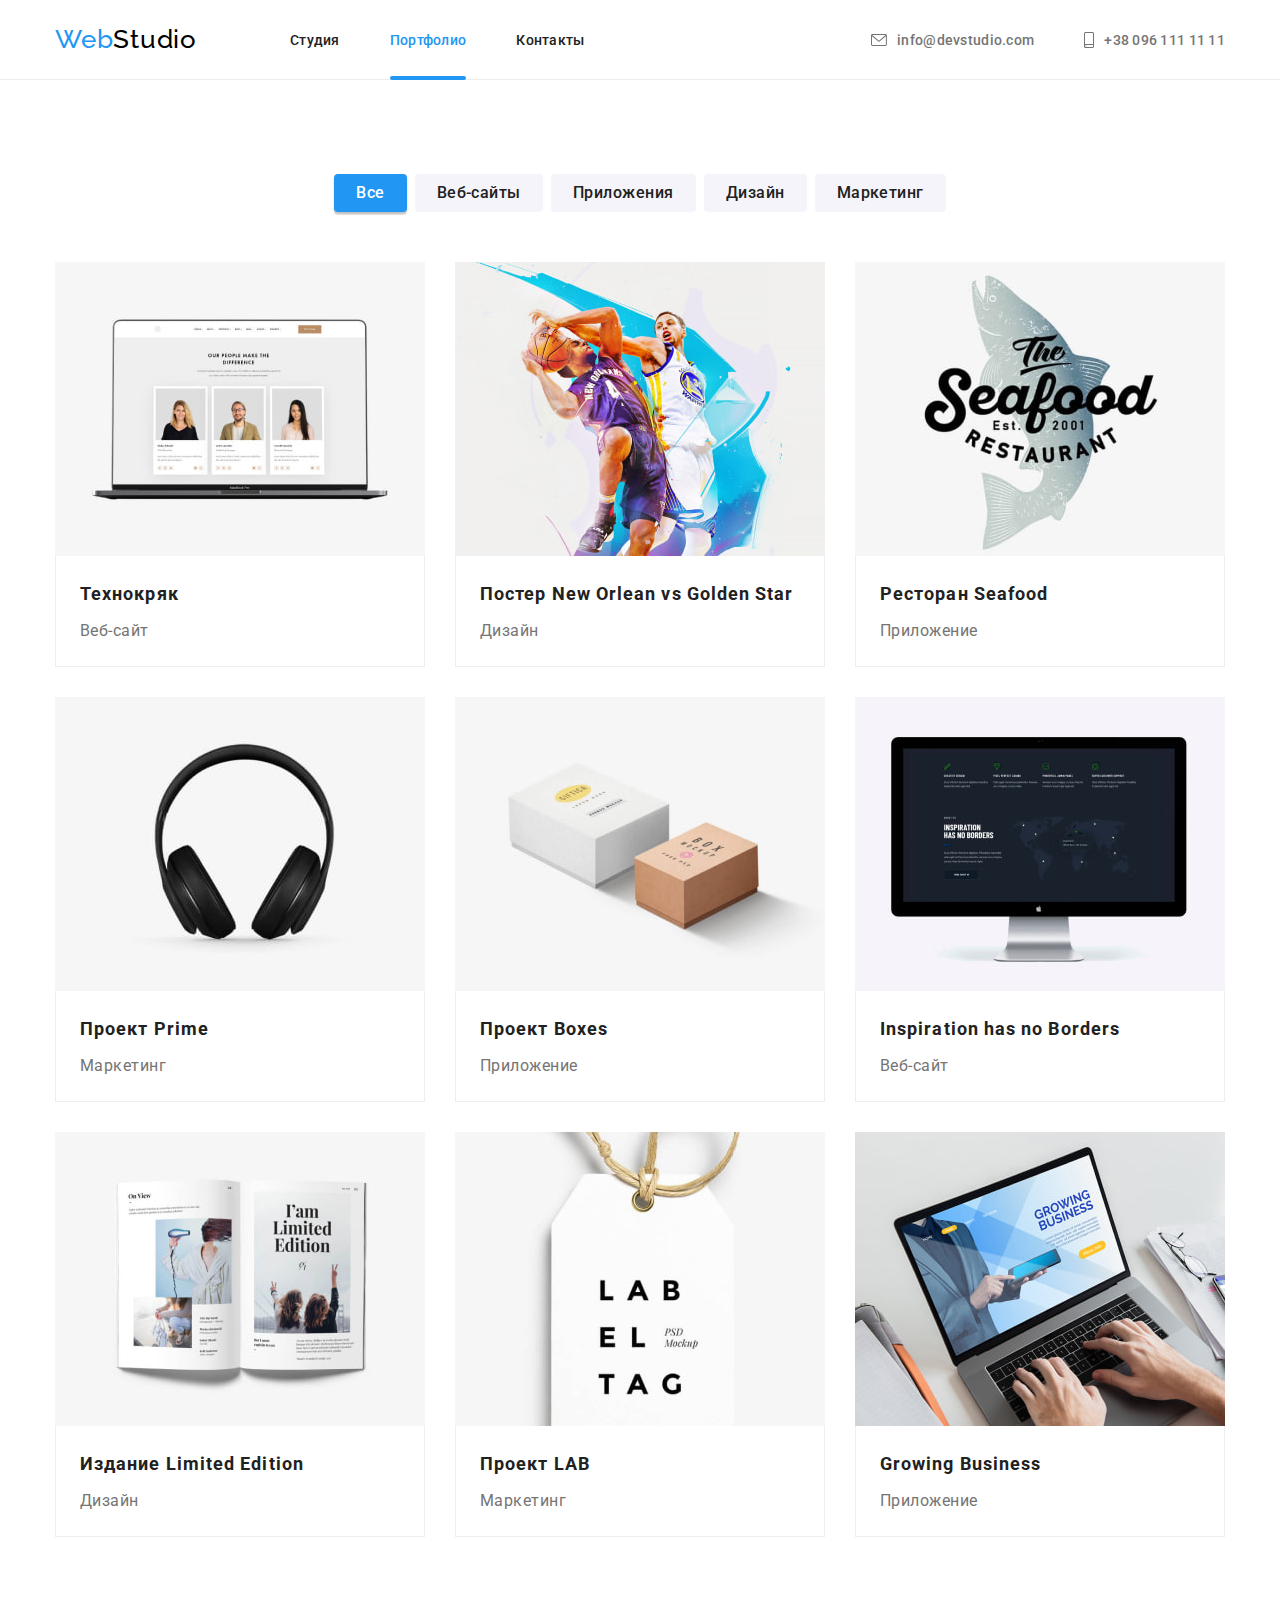
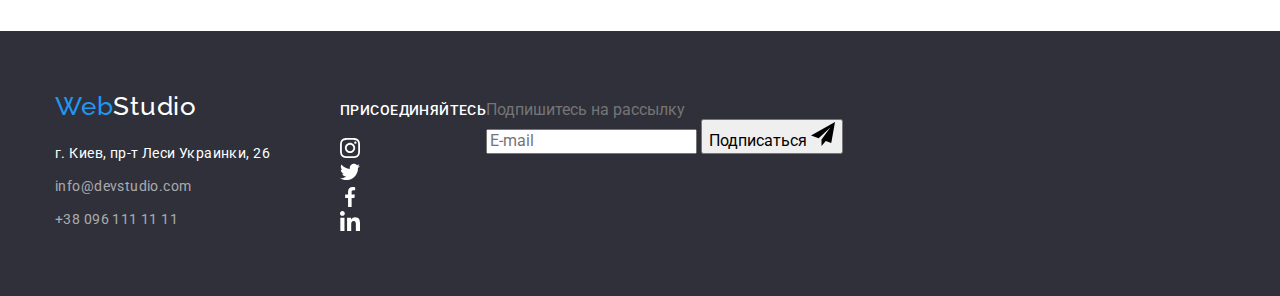
==== commit 59af2514: "partials" ====
--- a/portfolio.html
+++ b/portfolio.html
@@ -22,10 +22,10 @@
     <header class="header">
       <div class="container">
         <nav class="nav">
-          <a href="./index.html" class="logo nav__logo"
+          <a href="./index.html" class="link logo nav__logo"
             >Web<span class="nav__logo--black">Studio</span></a
           >
-          <ul class="nav__list">
+          <ul class="list nav__list">
             <li class="nav__item">
               <a href="./index.html" class="link nav__link">Студия</a>
             </li>
@@ -37,7 +37,7 @@
             </li>
           </ul>
         </nav>
-        <ul class="contacts">
+        <ul class="list contacts">
           <li class="contacts__item">
             <a href="mailto:info@devstudio.com" class="link contacts__link">
               <svg class="icon contacts__icon" width="16" height="12">
--- a/css/main.min.css
+++ b/css/main.min.css
@@ -1,2 +1,2 @@
-:root{--heading-text-color: #212121;--main-text-color: #757575;--accent-color: #2196f3;--accent-color-opacity90: rgba(33, 150, 243, 0.9);--hero-button-hover-color: #188ce8;--black-color: #000000;--white-color: #ffffff;--white-color-opacity60: rgba(255, 255, 255, 0.6);--white-color-opacity10: rgba(255, 255, 255, 0.1);--background-dark-color: #2f303a;--background-light-color: #f5f4fa;--background-hero-color: #c4c4c4;--background-gradient-color: rgba(47, 48, 58, 0.4);--background-our-works-overlay: rgba(47, 48, 58, 0.8);--backdrop-color: rgba(0, 0, 0, 0.2);--border-header-color: #ececec;--icon-color: #afb1b8;--modal-icon-border-color: rgba(0, 0, 0, 0.1);--cubic: cubic-bezier(0.4, 0, 0.2, 1);--time: 250ms;--modal-input-border-color: rgba(33, 33, 33, 0.2)}.link{text-decoration:none;color:inherit}.list{list-style:none;padding-left:0}h1,h2,h3,h4,h5,h6,p,ul{margin-top:0;margin-bottom:0}img{display:block;width:100%;height:auto}.section{padding-top:94px;padding-bottom:94px}.section-no-padding{padding-top:0}.container{width:1200px;margin:0 auto;padding-left:15px;padding-right:15px}.thumb{position:relative;overflow:hidden}.hero__button,.subscribe__button{border-radius:4px;font-family:inherit;font-style:normal;font-size:16px;line-height:1.875;letter-spacing:0.06em;color:var(--white-color);background-color:var(--accent-color);cursor:pointer;transition:background-color var(--time) var(--cubic)}.hero__button:hover,.subscribe__button:hover,.hero__button:focus,.subscribe__button:focus{background-color:var(--hero-button-hover-color)}.hero__button{padding:10px 32px;border:0;font-weight:700;text-align:center}.subscribe__button{display:flex;align-items:center;padding:10px 28px;margin-left:12px;font-weight:500;border:none;box-shadow:0px 4px 4px rgba(0,0,0,0.15)}.subscribe__button .icon{margin-left:10px}.section-title{margin-bottom:50px;font-weight:700;font-size:36px;line-height:1.166;text-align:center;letter-spacing:0.03em;color:var(--heading-text-color)}.social-list{display:flex}.social-list__item{width:44px;height:44px}.social-list__item:not(:last-child){margin-right:10px}.social-list__link{display:flex;justify-content:center;align-items:center;width:100%;height:100%;border:0;border-radius:50%;transition:background-color var(--time) var(--cubic),color var(--time) var(--cubic)}.team-members .social-list__link{color:var(--icon-color)}.team-members .social-list__link:hover,.team-members .social-list__link:focus{background-color:var(--accent-color);color:var(--white-color)}.hero{padding-top:200px;padding-bottom:200px;background-image:linear-gradient(var(--background-gradient-color), var(--background-gradient-color)),url(../images/background.jpg);background-position:center;background-repeat:no-repeat;background-size:1600px}.hero .container{text-align:center}.hero__title{margin-bottom:30px;font-weight:900;font-size:44px;line-height:1.364;letter-spacing:0.06em;text-transform:uppercase;color:var(--white-color)}.advantages__list{display:flex}.advantages__item{flex-basis:calc((100% - 90px) / 4)}.advantages__item:not(:last-child){margin-right:30px}.advantages__title{margin-bottom:10px;font-weight:700;font-size:14px;line-height:1.143;letter-spacing:0.03em;text-transform:uppercase;color:var(--heading-text-color)}.advantages__description{font-size:14px;line-height:1.714;letter-spacing:0.03em}.advantages__img{display:flex;justify-content:center;align-items:center;width:100%;height:120px;margin-bottom:30px;background-color:var(--background-light-color)}.our-works__list{display:flex}.our-works__item{flex-basis:calc((100% - 60px) / 3)}.our-works__item:not(:last-child){margin-right:30px}.our-works__description{position:absolute;bottom:0;width:100%;height:70px;padding-top:27px;padding-bottom:27px;font-weight:700;font-size:14px;line-height:1.143;text-align:center;letter-spacing:0.03em;text-transform:uppercase;background-color:var(--background-our-works-overlay);color:var(--white-color)}.our-team{background-color:var(--background-light-color)}.our-team__list{display:flex}.our-team__item{flex-basis:calc((100% - 90px) / 4);border:0;border-radius:0px 0px 4px 4px;box-shadow:0px 1px 3px rgba(0,0,0,0.12),0px 1px 1px rgba(0,0,0,0.14),0px 2px 1px rgba(0,0,0,0.2);background-color:var(--white-color)}.our-team__item:not(:last-child){margin-right:30px}.team-members{display:flex;flex-direction:column;align-items:center;padding:30px 0}.team-members__title,.team-members__description{font-size:16px;line-height:1.187;text-align:center;letter-spacing:0.03em}.team-members__title{margin-bottom:10px;font-weight:500;color:var(--heading-text-color)}.team-members__description{margin-bottom:16px}.our-clients__list{display:flex}.our-clients__item{flex-basis:calc((100% - 150px) / 6);height:92px}.our-clients__item:not(:last-child){margin-right:30px}.our-clients__link{display:flex;justify-content:center;align-items:center;width:100%;height:100%;border:1px solid var(--icon-color);border-radius:4px;color:var(--icon-color);transition:border var(--time) var(--cubic),color var(--time) var(--cubic)}.our-clients__link:hover,.our-clients__link:focus{border:1px solid var(--accent-color);color:var(--accent-color)}
+:root{--heading-text-color: #212121;--main-text-color: #757575;--accent-color: #2196f3;--accent-color-opacity90: rgba(33, 150, 243, 0.9);--hero-button-hover-color: #188ce8;--black-color: #000000;--white-color: #ffffff;--white-color-opacity60: rgba(255, 255, 255, 0.6);--white-color-opacity10: rgba(255, 255, 255, 0.1);--background-dark-color: #2f303a;--background-light-color: #f5f4fa;--background-hero-color: #c4c4c4;--background-gradient-color: rgba(47, 48, 58, 0.4);--background-our-works-overlay: rgba(47, 48, 58, 0.8);--backdrop-color: rgba(0, 0, 0, 0.2);--border-header-color: #ececec;--icon-color: #afb1b8;--modal-icon-border-color: rgba(0, 0, 0, 0.1);--cubic: cubic-bezier(0.4, 0, 0.2, 1);--time: 250ms;--modal-input-border-color: rgba(33, 33, 33, 0.2)}.visually-hidden{position:absolute;width:1px;height:1px;margin:-1px;border:0;padding:0;clip:rect(0 0 0 0);overflow:hidden}.link{text-decoration:none;color:inherit}.list{list-style:none;padding-left:0}h1,h2,h3,h4,h5,h6,p,ul{margin-top:0;margin-bottom:0}img{display:block;width:100%;height:auto}body{font-family:Roboto, sans-serif;font-style:normal;font-weight:400;color:var(--main-text-color)}.section{padding-top:94px;padding-bottom:94px}.section-no-padding{padding-top:0}.container{width:1200px;margin:0 auto;padding-left:15px;padding-right:15px}.thumb{position:relative;overflow:hidden}.icon{fill:currentColor}.logo{font-family:Raleway, sans-serif;font-weight:500;font-size:26px;line-height:1.1923;letter-spacing:0.03em;color:var(--accent-color)}.nav__logo{display:block;margin-right:93px}.nav__logo--black{color:var(--black-color)}.hero__button,.subscribe__button{border-radius:4px;font-family:inherit;font-style:normal;font-size:16px;line-height:1.875;letter-spacing:0.06em;color:var(--white-color);background-color:var(--accent-color);cursor:pointer;transition:background-color var(--time) var(--cubic)}.hero__button:hover,.subscribe__button:hover,.hero__button:focus,.subscribe__button:focus{background-color:var(--hero-button-hover-color)}.hero__button{padding:10px 32px;border:0;font-weight:700;text-align:center}.subscribe__button{display:flex;align-items:center;padding:10px 28px;margin-left:12px;font-weight:500;border:none;box-shadow:0px 4px 4px rgba(0,0,0,0.15)}.subscribe__button .icon{margin-left:10px}.section-title{margin-bottom:50px;font-weight:700;font-size:36px;line-height:1.166;text-align:center;letter-spacing:0.03em;color:var(--heading-text-color)}.social-list{display:flex}.social-list__item{width:44px;height:44px}.social-list__item:not(:last-child){margin-right:10px}.social-list__link{display:flex;justify-content:center;align-items:center;width:100%;height:100%;border:0;border-radius:50%;transition:background-color var(--time) var(--cubic),color var(--time) var(--cubic)}.team-members .social-list__link{color:var(--icon-color)}.team-members .social-list__link:hover,.team-members .social-list__link:focus{background-color:var(--accent-color);color:var(--white-color)}.header{border-bottom:1px solid var(--border-header-color)}.header .container{display:flex;align-items:center}.header .contacts{display:flex;margin-left:auto}.nav{display:flex;align-items:center}.nav__list{display:flex}.nav__list,.header .contacts{font-weight:500;font-size:14px;line-height:1.143;letter-spacing:0.02em}.nav__item:not(:last-child),.header .contacts__item:not(:last-child){margin-right:50px}.nav__link,.header .contacts__link{display:flex;align-items:center;padding-top:32px;padding-bottom:31px}.nav__link{color:var(--heading-text-color)}.nav__item{position:relative}.nav__link--current::after{position:absolute;bottom:-1px;border-radius:2px;width:100%;height:4px;content:'';background-color:var(--accent-color)}.header .link{transition:color var(--time) var(--cubic)}.nav__link--current,.header .link:hover,.header .link:focus{color:var(--accent-color)}.contacts__icon{margin-right:10px}.hero{padding-top:200px;padding-bottom:200px;background-image:linear-gradient(var(--background-gradient-color), var(--background-gradient-color)),url(../images/background.jpg);background-position:center;background-repeat:no-repeat;background-size:1600px}.hero .container{text-align:center}.hero__title{margin-bottom:30px;font-weight:900;font-size:44px;line-height:1.364;letter-spacing:0.06em;text-transform:uppercase;color:var(--white-color)}.advantages__list{display:flex}.advantages__item{flex-basis:calc((100% - 90px) / 4)}.advantages__item:not(:last-child){margin-right:30px}.advantages__title{margin-bottom:10px;font-weight:700;font-size:14px;line-height:1.143;letter-spacing:0.03em;text-transform:uppercase;color:var(--heading-text-color)}.advantages__description{font-size:14px;line-height:1.714;letter-spacing:0.03em}.advantages__img{display:flex;justify-content:center;align-items:center;width:100%;height:120px;margin-bottom:30px;background-color:var(--background-light-color)}.our-works__list{display:flex}.our-works__item{flex-basis:calc((100% - 60px) / 3)}.our-works__item:not(:last-child){margin-right:30px}.our-works__description{position:absolute;bottom:0;width:100%;height:70px;padding-top:27px;padding-bottom:27px;font-weight:700;font-size:14px;line-height:1.143;text-align:center;letter-spacing:0.03em;text-transform:uppercase;background-color:var(--background-our-works-overlay);color:var(--white-color)}.our-team{background-color:var(--background-light-color)}.our-team__list{display:flex}.our-team__item{flex-basis:calc((100% - 90px) / 4);border:0;border-radius:0px 0px 4px 4px;box-shadow:0px 1px 3px rgba(0,0,0,0.12),0px 1px 1px rgba(0,0,0,0.14),0px 2px 1px rgba(0,0,0,0.2);background-color:var(--white-color)}.our-team__item:not(:last-child){margin-right:30px}.team-members{display:flex;flex-direction:column;align-items:center;padding:30px 0}.team-members__title,.team-members__description{font-size:16px;line-height:1.187;text-align:center;letter-spacing:0.03em}.team-members__title{margin-bottom:10px;font-weight:500;color:var(--heading-text-color)}.team-members__description{margin-bottom:16px}.our-clients__list{display:flex}.our-clients__item{flex-basis:calc((100% - 150px) / 6);height:92px}.our-clients__item:not(:last-child){margin-right:30px}.our-clients__link{display:flex;justify-content:center;align-items:center;width:100%;height:100%;border:1px solid var(--icon-color);border-radius:4px;color:var(--icon-color);transition:border var(--time) var(--cubic),color var(--time) var(--cubic)}.our-clients__link:hover,.our-clients__link:focus{border:1px solid var(--accent-color);color:var(--accent-color)}
 /*# sourceMappingURL=main.min.css.map */--- a/css/styles.css
+++ b/css/styles.css
@@ -1,133 +1,7 @@
-body {
-  font-family: Roboto, sans-serif;
-  font-style: normal;
-  font-weight: 400;
-  color: var(--main-text-color);
-}
-
-/* Общие стили */
-
-.icon {
-  fill: currentColor;
-}
-
-/* Скрытые заголовки */
-
-.visually-hidden {
-  position: absolute;
-  width: 1px;
-  height: 1px;
-  margin: -1px;
-  border: 0;
-  padding: 0;
-  clip: rect(0 0 0 0);
-  overflow: hidden;
-}
-
 /* ЛОГО */
 
-.logo {
-  font-family: Raleway, sans-serif;
-  font-weight: 500;
-  font-size: 26px;
-  line-height: 1.1923;
-  letter-spacing: 0.03em;
-
-  color: var(--accent-color);
-}
-
-.nav__logo {
-  display: block;
-  margin-right: 93px;
-}
-
-.nav__logo--black {
-  color: var(--black-color);
-}
-
 .logo-footer {
   color: var(--white-color);
-}
-
-/* ХЕДЕР */
-
-.header {
-  border-bottom: 1px solid var(--border-header-color);
-}
-
-.header .container {
-  display: flex;
-  align-items: center;
-}
-
-.nav {
-  display: flex;
-  align-items: center;
-}
-
-.nav__list {
-  display: flex;
-}
-
-.header .contacts {
-  display: flex;
-  margin-left: auto;
-}
-
-.nav__list,
-.header .contacts {
-  font-weight: 500;
-  font-size: 14px;
-  line-height: 1.143;
-  letter-spacing: 0.02em;
-}
-
-.nav__item:not(:last-child),
-.header .contacts__item:not(:last-child) {
-  margin-right: 50px;
-}
-
-.nav__link,
-.header .contacts__link {
-  display: flex;
-  align-items: center;
-  padding-top: 32px;
-  padding-bottom: 31px;
-  /* нижний padding 31 пиксель, потому что 1 пиксель занял border-bottom у хедера */
-}
-
-.nav__link {
-  color: var(--heading-text-color);
-}
-
-.nav__item {
-  position: relative;
-}
-
-.nav__link--current::after {
-  position: absolute;
-  bottom: -1px;
-
-  border-radius: 2px;
-  width: 100%;
-  height: 4px;
-
-  content: '';
-  background-color: var(--accent-color);
-}
-
-.header .link {
-  transition: color var(--time) var(--cubic);
-}
-
-.nav__link--current,
-.header .link:hover,
-.header .link:focus {
-  color: var(--accent-color);
-}
-
-.contacts__icon {
-  margin-right: 10px;
 }
 
 /* ФУТЕР */
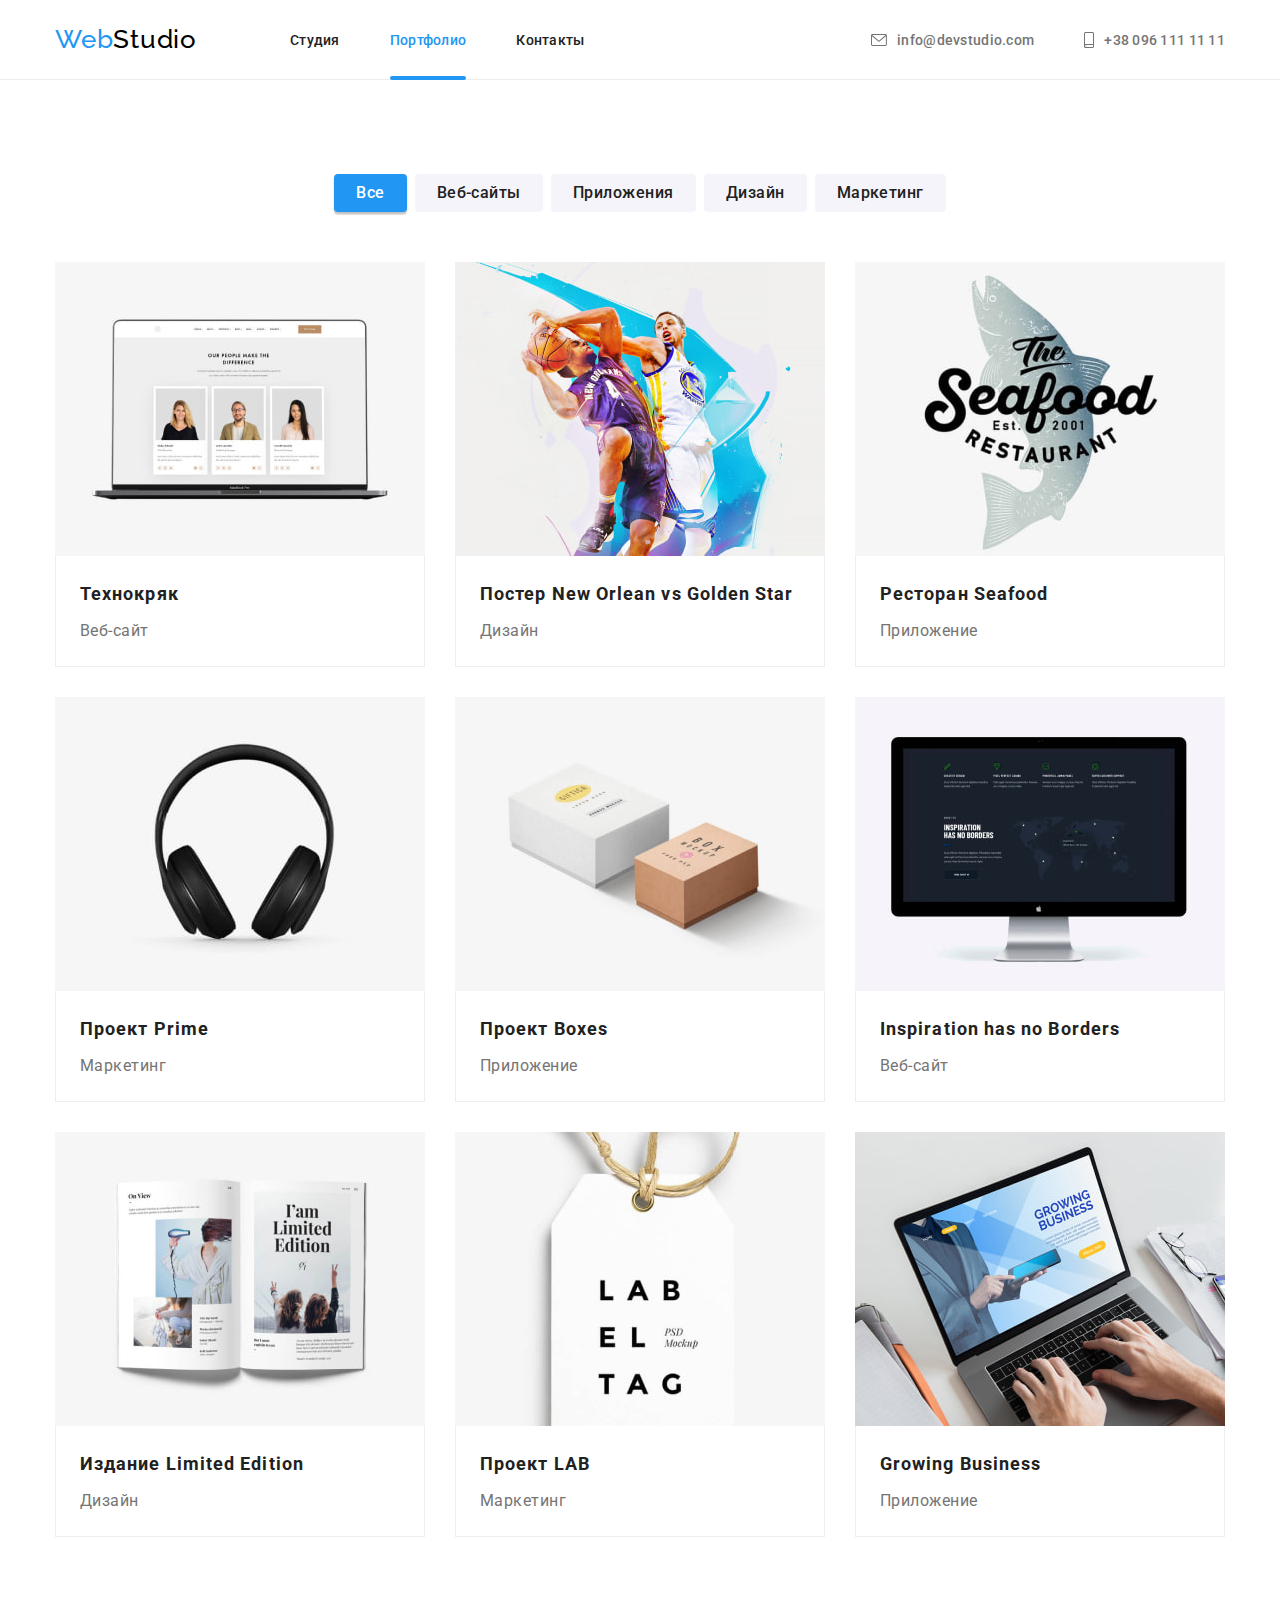
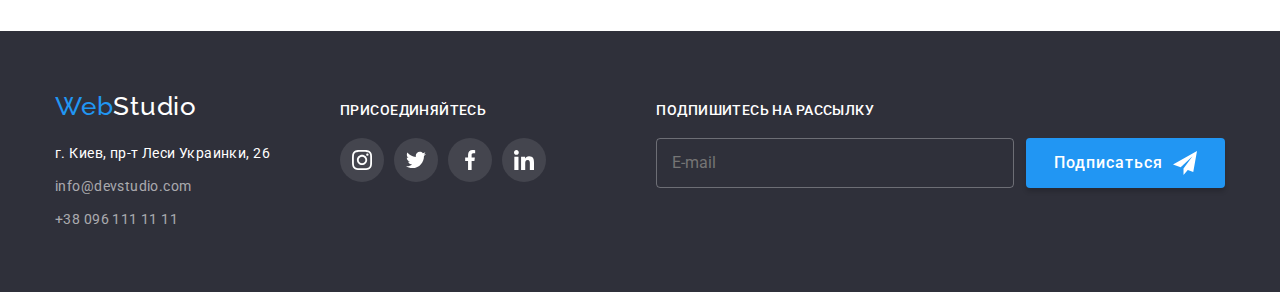
==== commit 22b548f5: "partials portfolio page" ====
--- a/portfolio.html
+++ b/portfolio.html
@@ -16,7 +16,6 @@
       rel="stylesheet"
     />
     <link rel="stylesheet" href="./css/main.min.css" />
-    <link rel="stylesheet" href="./css/styles.css" />
   </head>
   <body>
     <header class="header">
@@ -59,213 +58,200 @@
     </header>
 
     <main>
-      <section class="portfolio section">
+      <section class="section portfolio">
         <div class="container">
           <h2 class="portfolio-main-title visually-hidden">Портфолио</h2>
 
-          <ul class="list portfolio-buttons-list">
-            <li class="portfolio-buttons-list-item">
-              <button type="button" class="button first-button">Все</button>
-            </li>
-            <li class="portfolio-buttons-list-item">
-              <button type="button" class="button">Веб-сайты</button>
-            </li>
-            <li class="portfolio-buttons-list-item">
-              <button type="button" class="button">Приложения</button>
-            </li>
-            <li class="portfolio-buttons-list-item">
-              <button type="button" class="button">Дизайн</button>
-            </li>
-            <li class="portfolio-buttons-list-item">
-              <button type="button" class="button">Маркетинг</button>
+          <ul class="list portfolio-buttons">
+            <li class="portfolio-buttons__item">
+              <button
+                type="button"
+                class="portfolio-buttons__button portfolio-buttons__button--first"
+              >
+                Все
+              </button>
+            </li>
+            <li class="portfolio-buttons__item">
+              <button type="button" class="portfolio-buttons__button">Веб-сайты</button>
+            </li>
+            <li class="portfolio-buttons__item">
+              <button type="button" class="portfolio-buttons__button">Приложения</button>
+            </li>
+            <li class="portfolio-buttons__item">
+              <button type="button" class="portfolio-buttons__button">Дизайн</button>
+            </li>
+            <li class="portfolio-buttons__item">
+              <button type="button" class="portfolio-buttons__button">Маркетинг</button>
             </li>
           </ul>
 
           <ul class="list portfolio-list">
-            <li class="portfolio-list-item">
-              <a href="" class="link portfolio-list-link">
-                <div class="portfolio-thumb">
+            <li class="portfolio-list__item">
+              <a href="" class="link portfolio-list__link">
+                <div class="thumb">
                   <img src="./images/portfolio1.jpg" alt="Технокряк" width="370" height="294" />
-                  <div class="portfolio-overlay">
-                    <p class="portfolio-overlay-text">
-                      Технокряк это современная площадка распространения коронавируса. Компании
-                      используют эту платформу для цифрового шпионажа и атак на защищённые сервера
-                      конкурентов.
-                    </p>
-                  </div>
-                </div>
-                <div class="portfolio-list-content">
-                  <h3 class="title">Технокряк</h3>
-                  <p class="description">Веб-сайт</p>
-                </div>
-              </a>
-            </li>
-            <li class="portfolio-list-item">
-              <a href="" class="link portfolio-list-link">
-                <div class="portfolio-thumb">
+                  <p class="portfolio-overlay">
+                    Технокряк это современная площадка распространения коронавируса. Компании
+                    используют эту платформу для цифрового шпионажа и атак на защищённые сервера
+                    конкурентов.
+                  </p>
+                </div>
+                <div class="portfolio-list__content">
+                  <h3 class="portfolio-list__title">Технокряк</h3>
+                  <p class="portfolio-list__description">Веб-сайт</p>
+                </div>
+              </a>
+            </li>
+            <li class="portfolio-list__item">
+              <a href="" class="link portfolio-list__link">
+                <div class="thumb">
                   <img
                     src="./images/portfolio2.jpg"
                     alt="Постер New Orlean vs Golden Star"
                     width="370"
                     height="294"
                   />
-                  <div class="portfolio-overlay">
-                    <p class="portfolio-overlay-text">
-                      Технокряк это современная площадка распространения коронавируса. Компании
-                      используют эту платформу для цифрового шпионажа и атак на защищённые сервера
-                      конкурентов.
-                    </p>
-                  </div>
-                </div>
-                <div class="portfolio-list-content">
-                  <h3 class="title">Постер New Orlean vs Golden Star</h3>
-                  <p class="description">Дизайн</p>
-                </div>
-              </a>
-            </li>
-            <li class="portfolio-list-item">
-              <a href="" class="link portfolio-list-link">
-                <div class="portfolio-thumb">
+                  <p class="portfolio-overlay">
+                    Технокряк это современная площадка распространения коронавируса. Компании
+                    используют эту платформу для цифрового шпионажа и атак на защищённые сервера
+                    конкурентов.
+                  </p>
+                </div>
+                <div class="portfolio-list__content">
+                  <h3 class="portfolio-list__title">Постер New Orlean vs Golden Star</h3>
+                  <p class="portfolio-list__description">Дизайн</p>
+                </div>
+              </a>
+            </li>
+            <li class="portfolio-list__item">
+              <a href="" class="link portfolio-list__link">
+                <div class="thumb">
                   <img
                     src="./images/portfolio3.jpg"
                     alt="Ресторан Seafood"
                     width="370"
                     height="294"
                   />
-                  <div class="portfolio-overlay">
-                    <p class="portfolio-overlay-text">
-                      Технокряк это современная площадка распространения коронавируса. Компании
-                      используют эту платформу для цифрового шпионажа и атак на защищённые сервера
-                      конкурентов.
-                    </p>
-                  </div>
-                </div>
-                <div class="portfolio-list-content">
-                  <h3 class="title">Ресторан Seafood</h3>
-                  <p class="description">Приложение</p>
-                </div>
-              </a>
-            </li>
-            <li class="portfolio-list-item">
-              <a href="" class="link portfolio-list-link">
-                <div class="portfolio-thumb">
+                  <p class="portfolio-overlay">
+                    Технокряк это современная площадка распространения коронавируса. Компании
+                    используют эту платформу для цифрового шпионажа и атак на защищённые сервера
+                    конкурентов.
+                  </p>
+                </div>
+                <div class="portfolio-list__content">
+                  <h3 class="portfolio-list__title">Ресторан Seafood</h3>
+                  <p class="portfolio-list__description">Приложение</p>
+                </div>
+              </a>
+            </li>
+            <li class="portfolio-list__item">
+              <a href="" class="link portfolio-list__link">
+                <div class="thumb">
                   <img src="./images/portfolio4.jpg" alt="Проект Prime" width="370" height="294" />
-                  <div class="portfolio-overlay">
-                    <p class="portfolio-overlay-text">
-                      Технокряк это современная площадка распространения коронавируса. Компании
-                      используют эту платформу для цифрового шпионажа и атак на защищённые сервера
-                      конкурентов.
-                    </p>
-                  </div>
-                </div>
-                <div class="portfolio-list-content">
-                  <h3 class="title">Проект Prime</h3>
-                  <p class="description">Маркетинг</p>
-                </div>
-              </a>
-            </li>
-            <li class="portfolio-list-item">
-              <a href="" class="link portfolio-list-link">
-                <div class="portfolio-thumb">
+                  <p class="portfolio-overlay">
+                    Технокряк это современная площадка распространения коронавируса. Компании
+                    используют эту платформу для цифрового шпионажа и атак на защищённые сервера
+                    конкурентов.
+                  </p>
+                </div>
+                <div class="portfolio-list__content">
+                  <h3 class="portfolio-list__title">Проект Prime</h3>
+                  <p class="portfolio-list__description">Маркетинг</p>
+                </div>
+              </a>
+            </li>
+            <li class="portfolio-list__item">
+              <a href="" class="link portfolio-list__link">
+                <div class="thumb">
                   <img src="./images/portfolio5.jpg" alt="Проект Boxes" width="370" height="294" />
-                  <div class="portfolio-overlay">
-                    <p class="portfolio-overlay-text">
-                      Технокряк это современная площадка распространения коронавируса. Компании
-                      используют эту платформу для цифрового шпионажа и атак на защищённые сервера
-                      конкурентов.
-                    </p>
-                  </div>
-                </div>
-                <div class="portfolio-list-content">
-                  <h3 class="title">Проект Boxes</h3>
-                  <p class="description">Приложение</p>
-                </div>
-              </a>
-            </li>
-            <li class="portfolio-list-item">
-              <a href="" class="link portfolio-list-link">
-                <div class="portfolio-thumb">
+                  <p class="portfolio-overlay">
+                    Технокряк это современная площадка распространения коронавируса. Компании
+                    используют эту платформу для цифрового шпионажа и атак на защищённые сервера
+                    конкурентов.
+                  </p>
+                </div>
+                <div class="portfolio-list__content">
+                  <h3 class="portfolio-list__title">Проект Boxes</h3>
+                  <p class="portfolio-list__description">Приложение</p>
+                </div>
+              </a>
+            </li>
+            <li class="portfolio-list__item">
+              <a href="" class="link portfolio-list__link">
+                <div class="thumb">
                   <img
                     src="./images/portfolio6.jpg"
                     alt="Inspiration has no Borders"
                     width="370"
                     height="294"
                   />
-                  <div class="portfolio-overlay">
-                    <p class="portfolio-overlay-text">
-                      Технокряк это современная площадка распространения коронавируса. Компании
-                      используют эту платформу для цифрового шпионажа и атак на защищённые сервера
-                      конкурентов.
-                    </p>
-                  </div>
-                </div>
-                <div class="portfolio-list-content">
-                  <h3 class="title">Inspiration has no Borders</h3>
-                  <p class="description">Веб-сайт</p>
-                </div>
-              </a>
-            </li>
-            <li class="portfolio-list-item">
-              <a href="" class="link portfolio-list-link">
-                <div class="portfolio-thumb">
+                  <p class="portfolio-overlay">
+                    Технокряк это современная площадка распространения коронавируса. Компании
+                    используют эту платформу для цифрового шпионажа и атак на защищённые сервера
+                    конкурентов.
+                  </p>
+                </div>
+                <div class="portfolio-list__content">
+                  <h3 class="portfolio-list__title">Inspiration has no Borders</h3>
+                  <p class="portfolio-list__description">Веб-сайт</p>
+                </div>
+              </a>
+            </li>
+            <li class="portfolio-list__item">
+              <a href="" class="link portfolio-list__link">
+                <div class="thumb">
                   <img
                     src="./images/portfolio7.jpg"
                     alt="Издание Limited Edition"
                     width="370"
                     height="294"
                   />
-                  <div class="portfolio-overlay">
-                    <p class="portfolio-overlay-text">
-                      Технокряк это современная площадка распространения коронавируса. Компании
-                      используют эту платформу для цифрового шпионажа и атак на защищённые сервера
-                      конкурентов.
-                    </p>
-                  </div>
-                </div>
-                <div class="portfolio-list-content">
-                  <h3 class="title">Издание Limited Edition</h3>
-                  <p class="description">Дизайн</p>
-                </div>
-              </a>
-            </li>
-            <li class="portfolio-list-item">
-              <a href="" class="link portfolio-list-link">
-                <div class="portfolio-thumb">
+                  <p class="portfolio-overlay">
+                    Технокряк это современная площадка распространения коронавируса. Компании
+                    используют эту платформу для цифрового шпионажа и атак на защищённые сервера
+                    конкурентов.
+                  </p>
+                </div>
+                <div class="portfolio-list__content">
+                  <h3 class="portfolio-list__title">Издание Limited Edition</h3>
+                  <p class="portfolio-list__description">Дизайн</p>
+                </div>
+              </a>
+            </li>
+            <li class="portfolio-list__item">
+              <a href="" class="link portfolio-list__link">
+                <div class="thumb">
                   <img src="./images/portfolio8.jpg" alt="Проект LAB" width="370" height="294" />
-                  <div class="portfolio-overlay">
-                    <p class="portfolio-overlay-text">
-                      Технокряк это современная площадка распространения коронавируса. Компании
-                      используют эту платформу для цифрового шпионажа и атак на защищённые сервера
-                      конкурентов.
-                    </p>
-                  </div>
-                </div>
-                <div class="portfolio-list-content">
-                  <h3 class="title">Проект LAB</h3>
-                  <p class="description">Маркетинг</p>
-                </div>
-              </a>
-            </li>
-            <li class="portfolio-list-item">
-              <a href="" class="link portfolio-list-link">
-                <div class="portfolio-thumb">
+                  <p class="portfolio-overlay">
+                    Технокряк это современная площадка распространения коронавируса. Компании
+                    используют эту платформу для цифрового шпионажа и атак на защищённые сервера
+                    конкурентов.
+                  </p>
+                </div>
+                <div class="portfolio-list__content">
+                  <h3 class="portfolio-list__title">Проект LAB</h3>
+                  <p class="portfolio-list__description">Маркетинг</p>
+                </div>
+              </a>
+            </li>
+            <li class="portfolio-list__item">
+              <a href="" class="link portfolio-list__link">
+                <div class="thumb">
                   <img
                     src="./images/portfolio9.jpg"
                     alt="Growing Business"
                     width="370"
                     height="294"
                   />
-                  <div class="portfolio-overlay">
-                    <p class="portfolio-overlay-text">
-                      Технокряк это современная площадка распространения коронавируса. Компании
-                      используют эту платформу для цифрового шпионажа и атак на защищённые сервера
-                      конкурентов.
-                    </p>
-                  </div>
-                </div>
-                <div class="portfolio-list-content">
-                  <h3 class="title">Growing Business</h3>
-                  <p class="description">Приложение</p>
+                  <p class="portfolio-overlay">
+                    Технокряк это современная площадка распространения коронавируса. Компании
+                    используют эту платформу для цифрового шпионажа и атак на защищённые сервера
+                    конкурентов.
+                  </p>
+                </div>
+                <div class="portfolio-list__content">
+                  <h3 class="portfolio-list__title">Growing Business</h3>
+                  <p class="portfolio-list__description">Приложение</p>
                 </div>
               </a>
             </li>
@@ -290,30 +276,30 @@
         </div>
         <div class="social-links-box">
           <h2 class="title">Присоединяйтесь</h2>
-          <ul class="list social-icons-list">
-            <li class="social-icons-list-item">
-              <a href="" class="link social-icons-link">
+          <ul class="list social-list">
+            <li class="social-list__item">
+              <a href="" class="link social-list__link">
                 <svg class="icon" width="20" height="20">
                   <use href="./images/icons.svg#icon-instagram"></use>
                 </svg>
               </a>
             </li>
-            <li class="social-icons-list-item">
-              <a href="" class="link social-icons-link">
+            <li class="social-list__item">
+              <a href="" class="link social-list__link">
                 <svg class="icon" width="20" height="20">
                   <use href="./images/icons.svg#icon-twitter"></use>
                 </svg>
               </a>
             </li>
-            <li class="social-icons-list-item">
-              <a href="" class="link social-icons-link">
+            <li class="social-list__item">
+              <a href="" class="link social-list__link">
                 <svg class="icon" width="20" height="20">
                   <use href="./images/icons.svg#icon-facebook"></use>
                 </svg>
               </a>
             </li>
-            <li class="social-icons-list-item">
-              <a href="" class="link social-icons-link">
+            <li class="social-list__item">
+              <a href="" class="link social-list__link">
                 <svg class="icon" width="20" height="20">
                   <use href="./images/icons.svg#icon-linkedin"></use>
                 </svg>
@@ -321,13 +307,13 @@
             </li>
           </ul>
         </div>
-        <div class="subscribe-box">
-          <p class="subscribe-title">Подпишитесь на рассылку</p>
-          <form class="subscribe-form">
+        <div class="subscribe">
+          <p class="subscribe__title">Подпишитесь на рассылку</p>
+          <form class="subscribe__form">
             <label>
-              <input type="email" name="email" class="subscribe-input" placeholder="E-mail" />
+              <input type="email" name="email" class="subscribe__input" placeholder="E-mail" />
             </label>
-            <button type="submit" class="subscribe-button">
+            <button type="submit" class="subscribe__button">
               Подписаться
               <svg class="icon" width="24" height="24">
                 <use href="./images/icons.svg#icon-subscribe"></use>
--- a/css/main.min.css
+++ b/css/main.min.css
@@ -1,2 +1,2 @@
-:root{--heading-text-color: #212121;--main-text-color: #757575;--accent-color: #2196f3;--accent-color-opacity90: rgba(33, 150, 243, 0.9);--hero-button-hover-color: #188ce8;--black-color: #000000;--white-color: #ffffff;--white-color-opacity60: rgba(255, 255, 255, 0.6);--white-color-opacity10: rgba(255, 255, 255, 0.1);--background-dark-color: #2f303a;--background-light-color: #f5f4fa;--background-hero-color: #c4c4c4;--background-gradient-color: rgba(47, 48, 58, 0.4);--background-our-works-overlay: rgba(47, 48, 58, 0.8);--backdrop-color: rgba(0, 0, 0, 0.2);--border-header-color: #ececec;--icon-color: #afb1b8;--modal-icon-border-color: rgba(0, 0, 0, 0.1);--cubic: cubic-bezier(0.4, 0, 0.2, 1);--time: 250ms;--modal-input-border-color: rgba(33, 33, 33, 0.2)}.visually-hidden{position:absolute;width:1px;height:1px;margin:-1px;border:0;padding:0;clip:rect(0 0 0 0);overflow:hidden}.link{text-decoration:none;color:inherit}.list{list-style:none;padding-left:0}h1,h2,h3,h4,h5,h6,p,ul{margin-top:0;margin-bottom:0}img{display:block;width:100%;height:auto}body{font-family:Roboto, sans-serif;font-style:normal;font-weight:400;color:var(--main-text-color)}.section{padding-top:94px;padding-bottom:94px}.section-no-padding{padding-top:0}.container{width:1200px;margin:0 auto;padding-left:15px;padding-right:15px}.thumb{position:relative;overflow:hidden}.icon{fill:currentColor}.logo{font-family:Raleway, sans-serif;font-weight:500;font-size:26px;line-height:1.1923;letter-spacing:0.03em;color:var(--accent-color)}.nav__logo{display:block;margin-right:93px}.nav__logo--black{color:var(--black-color)}.hero__button,.subscribe__button{border-radius:4px;font-family:inherit;font-style:normal;font-size:16px;line-height:1.875;letter-spacing:0.06em;color:var(--white-color);background-color:var(--accent-color);cursor:pointer;transition:background-color var(--time) var(--cubic)}.hero__button:hover,.subscribe__button:hover,.hero__button:focus,.subscribe__button:focus{background-color:var(--hero-button-hover-color)}.hero__button{padding:10px 32px;border:0;font-weight:700;text-align:center}.subscribe__button{display:flex;align-items:center;padding:10px 28px;margin-left:12px;font-weight:500;border:none;box-shadow:0px 4px 4px rgba(0,0,0,0.15)}.subscribe__button .icon{margin-left:10px}.section-title{margin-bottom:50px;font-weight:700;font-size:36px;line-height:1.166;text-align:center;letter-spacing:0.03em;color:var(--heading-text-color)}.social-list{display:flex}.social-list__item{width:44px;height:44px}.social-list__item:not(:last-child){margin-right:10px}.social-list__link{display:flex;justify-content:center;align-items:center;width:100%;height:100%;border:0;border-radius:50%;transition:background-color var(--time) var(--cubic),color var(--time) var(--cubic)}.team-members .social-list__link{color:var(--icon-color)}.team-members .social-list__link:hover,.team-members .social-list__link:focus{background-color:var(--accent-color);color:var(--white-color)}.header{border-bottom:1px solid var(--border-header-color)}.header .container{display:flex;align-items:center}.header .contacts{display:flex;margin-left:auto}.nav{display:flex;align-items:center}.nav__list{display:flex}.nav__list,.header .contacts{font-weight:500;font-size:14px;line-height:1.143;letter-spacing:0.02em}.nav__item:not(:last-child),.header .contacts__item:not(:last-child){margin-right:50px}.nav__link,.header .contacts__link{display:flex;align-items:center;padding-top:32px;padding-bottom:31px}.nav__link{color:var(--heading-text-color)}.nav__item{position:relative}.nav__link--current::after{position:absolute;bottom:-1px;border-radius:2px;width:100%;height:4px;content:'';background-color:var(--accent-color)}.header .link{transition:color var(--time) var(--cubic)}.nav__link--current,.header .link:hover,.header .link:focus{color:var(--accent-color)}.contacts__icon{margin-right:10px}.hero{padding-top:200px;padding-bottom:200px;background-image:linear-gradient(var(--background-gradient-color), var(--background-gradient-color)),url(../images/background.jpg);background-position:center;background-repeat:no-repeat;background-size:1600px}.hero .container{text-align:center}.hero__title{margin-bottom:30px;font-weight:900;font-size:44px;line-height:1.364;letter-spacing:0.06em;text-transform:uppercase;color:var(--white-color)}.advantages__list{display:flex}.advantages__item{flex-basis:calc((100% - 90px) / 4)}.advantages__item:not(:last-child){margin-right:30px}.advantages__title{margin-bottom:10px;font-weight:700;font-size:14px;line-height:1.143;letter-spacing:0.03em;text-transform:uppercase;color:var(--heading-text-color)}.advantages__description{font-size:14px;line-height:1.714;letter-spacing:0.03em}.advantages__img{display:flex;justify-content:center;align-items:center;width:100%;height:120px;margin-bottom:30px;background-color:var(--background-light-color)}.our-works__list{display:flex}.our-works__item{flex-basis:calc((100% - 60px) / 3)}.our-works__item:not(:last-child){margin-right:30px}.our-works__description{position:absolute;bottom:0;width:100%;height:70px;padding-top:27px;padding-bottom:27px;font-weight:700;font-size:14px;line-height:1.143;text-align:center;letter-spacing:0.03em;text-transform:uppercase;background-color:var(--background-our-works-overlay);color:var(--white-color)}.our-team{background-color:var(--background-light-color)}.our-team__list{display:flex}.our-team__item{flex-basis:calc((100% - 90px) / 4);border:0;border-radius:0px 0px 4px 4px;box-shadow:0px 1px 3px rgba(0,0,0,0.12),0px 1px 1px rgba(0,0,0,0.14),0px 2px 1px rgba(0,0,0,0.2);background-color:var(--white-color)}.our-team__item:not(:last-child){margin-right:30px}.team-members{display:flex;flex-direction:column;align-items:center;padding:30px 0}.team-members__title,.team-members__description{font-size:16px;line-height:1.187;text-align:center;letter-spacing:0.03em}.team-members__title{margin-bottom:10px;font-weight:500;color:var(--heading-text-color)}.team-members__description{margin-bottom:16px}.our-clients__list{display:flex}.our-clients__item{flex-basis:calc((100% - 150px) / 6);height:92px}.our-clients__item:not(:last-child){margin-right:30px}.our-clients__link{display:flex;justify-content:center;align-items:center;width:100%;height:100%;border:1px solid var(--icon-color);border-radius:4px;color:var(--icon-color);transition:border var(--time) var(--cubic),color var(--time) var(--cubic)}.our-clients__link:hover,.our-clients__link:focus{border:1px solid var(--accent-color);color:var(--accent-color)}
+:root{--heading-text-color: #212121;--main-text-color: #757575;--accent-color: #2196f3;--accent-color-opacity90: rgba(33, 150, 243, 0.9);--hero-button-hover-color: #188ce8;--black-color: #000000;--white-color: #ffffff;--white-color-opacity60: rgba(255, 255, 255, 0.6);--white-color-opacity10: rgba(255, 255, 255, 0.1);--background-dark-color: #2f303a;--background-light-color: #f5f4fa;--background-hero-color: #c4c4c4;--background-gradient-color: rgba(47, 48, 58, 0.4);--background-our-works-overlay: rgba(47, 48, 58, 0.8);--backdrop-color: rgba(0, 0, 0, 0.2);--border-header-color: #ececec;--icon-color: #afb1b8;--modal-icon-border-color: rgba(0, 0, 0, 0.1);--cubic: cubic-bezier(0.4, 0, 0.2, 1);--time: 250ms;--modal-input-border-color: rgba(33, 33, 33, 0.2)}.visually-hidden{position:absolute;width:1px;height:1px;margin:-1px;border:0;padding:0;clip:rect(0 0 0 0);overflow:hidden}.link{text-decoration:none;color:inherit}.list{list-style:none;padding-left:0}h1,h2,h3,h4,h5,h6,p,ul{margin-top:0;margin-bottom:0}img{display:block;width:100%;height:auto}body{font-family:Roboto, sans-serif;font-style:normal;font-weight:400;color:var(--main-text-color)}.section{padding-top:94px;padding-bottom:94px}.section-no-padding{padding-top:0}.container{width:1200px;margin:0 auto;padding-left:15px;padding-right:15px}.thumb{position:relative;overflow:hidden}.icon{fill:currentColor}.logo{font-family:Raleway, sans-serif;font-weight:500;font-size:26px;line-height:1.1923;letter-spacing:0.03em;color:var(--accent-color)}.nav__logo{display:block;margin-right:93px}.nav__logo--black{color:var(--black-color)}.hero__button,.subscribe__button,.portfolio-buttons__button{border-radius:4px;font-family:inherit;font-style:normal;font-size:16px;line-height:1.875;letter-spacing:0.06em;color:var(--white-color);background-color:var(--accent-color);cursor:pointer;transition:background-color var(--time) var(--cubic)}.hero__button:hover,.subscribe__button:hover,.portfolio-buttons__button:hover,.hero__button:focus,.subscribe__button:focus,.portfolio-buttons__button:focus{background-color:var(--hero-button-hover-color)}.hero__button{padding:10px 32px;border:0;font-weight:700;text-align:center}.subscribe__button{display:flex;align-items:center;padding:10px 28px;margin-left:12px;font-weight:500;border:none;box-shadow:0px 4px 4px rgba(0,0,0,0.15)}.subscribe__button .icon{margin-left:10px}.portfolio-buttons__button{padding:6px 22px;font-weight:500;line-height:1.625;text-align:center;letter-spacing:0.03em;border:0;color:var(--heading-text-color);background-color:var(--background-light-color);transition:color var(--time) var(--cubic),background-color var(--time) var(--cubic),box-shadow var(--time) var(--cubic)}.portfolio-buttons__button:hover,.portfolio-buttons__button:focus,.portfolio-buttons__button--first{color:var(--white-color);background-color:var(--accent-color);box-shadow:0px 3px 1px rgba(0,0,0,0.1),0px 1px 2px rgba(0,0,0,0.08),0px 2px 2px rgba(0,0,0,0.12)}.section-title{margin-bottom:50px;font-weight:700;font-size:36px;line-height:1.166;text-align:center;letter-spacing:0.03em;color:var(--heading-text-color)}.social-list{display:flex}.social-list__item{width:44px;height:44px}.social-list__item:not(:last-child){margin-right:10px}.social-list__link{display:flex;justify-content:center;align-items:center;width:100%;height:100%;border:0;border-radius:50%;transition:background-color var(--time) var(--cubic),color var(--time) var(--cubic)}.team-members .social-list__link{color:var(--icon-color)}.team-members .social-list__link:hover,.team-members .social-list__link:focus{background-color:var(--accent-color);color:var(--white-color)}.header{border-bottom:1px solid var(--border-header-color)}.header .container{display:flex;align-items:center}.header .contacts{display:flex;margin-left:auto}.nav{display:flex;align-items:center}.nav__list{display:flex}.nav__list,.header .contacts{font-weight:500;font-size:14px;line-height:1.143;letter-spacing:0.02em}.nav__item:not(:last-child),.header .contacts__item:not(:last-child){margin-right:50px}.nav__link,.header .contacts__link{display:flex;align-items:center;padding-top:32px;padding-bottom:31px}.nav__link{color:var(--heading-text-color)}.nav__item{position:relative}.nav__link--current::after{position:absolute;bottom:-1px;border-radius:2px;width:100%;height:4px;content:'';background-color:var(--accent-color)}.header .link{transition:color var(--time) var(--cubic)}.nav__link--current,.header .link:hover,.header .link:focus{color:var(--accent-color)}.contacts__icon{margin-right:10px}.hero{padding-top:200px;padding-bottom:200px;background-image:linear-gradient(var(--background-gradient-color), var(--background-gradient-color)),url(../images/background.jpg);background-position:center;background-repeat:no-repeat;background-size:1600px}.hero .container{text-align:center}.hero__title{margin-bottom:30px;font-weight:900;font-size:44px;line-height:1.364;letter-spacing:0.06em;text-transform:uppercase;color:var(--white-color)}.advantages__list{display:flex}.advantages__item{flex-basis:calc((100% - 90px) / 4)}.advantages__item:not(:last-child){margin-right:30px}.advantages__title{margin-bottom:10px;font-weight:700;font-size:14px;line-height:1.143;letter-spacing:0.03em;text-transform:uppercase;color:var(--heading-text-color)}.advantages__description{font-size:14px;line-height:1.714;letter-spacing:0.03em}.advantages__img{display:flex;justify-content:center;align-items:center;width:100%;height:120px;margin-bottom:30px;background-color:var(--background-light-color)}.our-works__list{display:flex}.our-works__item{flex-basis:calc((100% - 60px) / 3)}.our-works__item:not(:last-child){margin-right:30px}.our-works__description{position:absolute;bottom:0;width:100%;height:70px;padding-top:27px;padding-bottom:27px;font-weight:700;font-size:14px;line-height:1.143;text-align:center;letter-spacing:0.03em;text-transform:uppercase;background-color:var(--background-our-works-overlay);color:var(--white-color)}.our-team{background-color:var(--background-light-color)}.our-team__list{display:flex}.our-team__item{flex-basis:calc((100% - 90px) / 4);border:0;border-radius:0px 0px 4px 4px;box-shadow:0px 1px 3px rgba(0,0,0,0.12),0px 1px 1px rgba(0,0,0,0.14),0px 2px 1px rgba(0,0,0,0.2);background-color:var(--white-color)}.our-team__item:not(:last-child){margin-right:30px}.team-members{display:flex;flex-direction:column;align-items:center;padding:30px 0}.team-members__title,.team-members__description{font-size:16px;line-height:1.187;text-align:center;letter-spacing:0.03em}.team-members__title{margin-bottom:10px;font-weight:500;color:var(--heading-text-color)}.team-members__description{margin-bottom:16px}.our-clients__list{display:flex}.our-clients__item{flex-basis:calc((100% - 150px) / 6);height:92px}.our-clients__item:not(:last-child){margin-right:30px}.our-clients__link{display:flex;justify-content:center;align-items:center;width:100%;height:100%;border:1px solid var(--icon-color);border-radius:4px;color:var(--icon-color);transition:border var(--time) var(--cubic),color var(--time) var(--cubic)}.our-clients__link:hover,.our-clients__link:focus{border:1px solid var(--accent-color);color:var(--accent-color)}.logo-footer{color:var(--white-color)}.footer{background-color:var(--background-dark-color)}.footer .container{display:flex;align-items:baseline;padding-top:60px;padding-bottom:60px}.address-box{display:flex;flex-direction:column;margin-right:70px}.footer .logo{display:block;margin-bottom:20px}.address,.footer .contact-list{font-size:14px;line-height:1.71;letter-spacing:0.03em}.address{margin-bottom:9px;font-style:normal;color:var(--white-color)}.footer .contact-list{color:var(--white-color-opacity60)}.footer .contact-list-item:nth-child(1){margin-bottom:9px}.address-box .link{transition:color var(--time) var(--cubic)}.address-box .link:hover,.address-box .link:focus{color:var(--accent-color)}.social-links-box .title{margin-bottom:20px;font-weight:500;font-size:14px;line-height:1.143;letter-spacing:0.03em;text-transform:uppercase;color:var(--white-color)}.social-list__link{background-color:var(--white-color-opacity10);color:var(--white-color)}.social-list__link:hover,.social-list__link:focus{background-color:var(--accent-color)}.social-links-box .icon{fill:var(--white-color)}.subscribe{margin-left:auto}.subscribe__title{margin-bottom:20px;font-weight:500;font-size:14px;line-height:1.143;letter-spacing:0.03em;text-transform:uppercase;color:var(--white-color)}.subscribe__form{display:flex}.subscribe__input{width:358px;height:50px;padding:15px;color:var(--white-color);border:1px solid rgba(255,255,255,0.3);border-radius:4px;background-color:transparent;cursor:pointer}.backdrop{position:fixed;top:0;left:0;width:100vw;height:100vh;background-color:var(--backdrop-color);visibility:visible;opacity:1;transition:opacity var(--time) var(--cubic),visibility var(--time) var(--cubic)}.backdrop.is-hidden{visibility:hidden;opacity:0;pointer-events:none}.modal{position:absolute;top:50%;left:50%;transform:translate(-50%, -50%);width:528px;height:581px;padding:40px;border-radius:4px;box-shadow:0px 1px 3px rgba(0,0,0,0.12),0px 1px 1px rgba(0,0,0,0.14),0px 2px 1px rgba(0,0,0,0.2);background-color:var(--white-color)}.modal-close{position:absolute;top:8px;right:8px;display:flex;justify-content:center;align-items:center;width:30px;height:30px;border-radius:50%;border:1px solid var(--modal-icon-border-color);background-color:var(--white-color);cursor:pointer}.modal-close .icon{fill:var(--black-color);transition:fill var(--time) var(--cubic)}.modal-close:hover .icon{fill:var(--accent-color)}.modal-form{display:flex;flex-direction:column}.modal-title{margin-bottom:12px;font-weight:700;font-size:20px;line-height:1.15;text-align:center;letter-spacing:0.03em;color:var(--heading-text-color)}.modal-form-label{width:100%;margin-bottom:10px;font-size:12px;line-height:1.166;letter-spacing:0.01em;color:var(--main-text-color)}.modal-form-input{width:100%;height:40px;padding-left:42px;margin-top:4px;border:1px solid var(--modal-input-border-color);border-radius:4px;transition:border-color var(--time) var(--cubic)}.modal-form-input:hover,.modal-form-textarea:hover,.modal-policy-label:hover{cursor:pointer}.modal-form-input:focus{border-color:var(--accent-color);outline:none}.modal-icon-wrapper{position:relative}.modal-icon-wrapper .icon{position:absolute;z-index:1;top:50%;left:15px;transform:translateY(-50%);fill:var(--heading-text-color);transition:fill var(--time) var(--cubic)}.modal-form-input:focus+.icon{fill:var(--accent-color)}.modal-form-textarea{resize:none;padding:12px 16px;width:100%;height:120px;margin-top:4px;border:1px solid var(--modal-input-border-color);border-radius:4px;transition:border-color var(--time) var(--cubic)}.modal-form-textarea:focus{border-color:var(--accent-color);outline:none}.modal-form-textarea::placeholder{font-size:12px;line-height:1.166;letter-spacing:0.01em;color:rgba(117,117,117,0.5)}.modal-policy-label{display:flex;align-items:center;justify-content:center;margin-top:10px;font-size:14px;line-height:1.714;letter-spacing:0.03em}.checkbox-icon-wrapper{display:flex;align-items:center;justify-content:center;width:16px;height:15px;margin-right:8px;border:2px solid var(--heading-text-color);border-radius:3px;transition:border-color var(--time) var(--cubic),background-color var(--time) var(--cubic)}.policy-checkbox:checked+.checkbox-icon-wrapper{background-color:var(--accent-color);border-color:var(--accent-color);background-image:url(../images/checkbox.svg);background-position:center;background-repeat:no-repeat;background-size:cover;background-origin:border-box}.policy-checkbox:focus+.checkbox-icon-wrapper{outline:1px solid var(--accent-color);outline-offset:2px}.modal-policy-link{color:var(--accent-color);text-decoration:underline}.submit-button{align-self:center;padding:10px 55px;margin-top:30px;background-color:var(--accent-color);border:0;box-shadow:0px 4px 4px rgba(0,0,0,0.15);border-radius:4px;font-weight:bold;font-size:16px;line-height:1.875;letter-spacing:0.06em;color:var(--white-color);transition:background-color var(--time) var(--cubic)}.submit-button:hover,.submit-button:focus{background-color:var(--hero-button-hover-color);cursor:pointer}.portfolio-buttons{display:flex;justify-content:center;margin-bottom:50px}.portfolio-buttons__item:not(:last-child){margin-right:8px}.portfolio-list{display:flex;flex-wrap:wrap;margin-right:-30px;margin-bottom:-30px}.portfolio-list__item{flex-basis:calc((100% - 90px) / 3);margin-right:30px;margin-bottom:30px}.portfolio-list__link{display:flex;flex-direction:column;width:100%;height:100%;transition:box-shadow var(--time) var(--cubic)}.portfolio-list__link:hover,.portfolio-list__link:focus{box-shadow:0px 1px 1px rgba(0,0,0,0.12),0px 4px 4px rgba(0,0,0,0.06),1px 4px 6px rgba(0,0,0,0.16);cursor:pointer}.portfolio-overlay{position:absolute;top:0;left:0;transform:translateY(101%);width:100%;height:100%;padding:63px 24px;font-size:18px;line-height:1.555;letter-spacing:0.03em;color:var(--white-color);background-color:var(--accent-color-opacity90);transition:transform var(--time) var(--cubic)}.portfolio-list__link:hover .portfolio-overlay,.portfolio-list__link:focus .portfolio-overlay{transform:translateY(0)}.portfolio-list__content{padding:20px 24px;border:1px solid #eeeeee;border-top:none;background-color:var(--white-color)}.portfolio-list__title{margin-bottom:4px;font-weight:700;font-size:18px;line-height:2;letter-spacing:0.06em;color:var(--heading-text-color)}.portfolio-list__description{font-size:16px;line-height:1.875;letter-spacing:0.03em}
 /*# sourceMappingURL=main.min.css.map */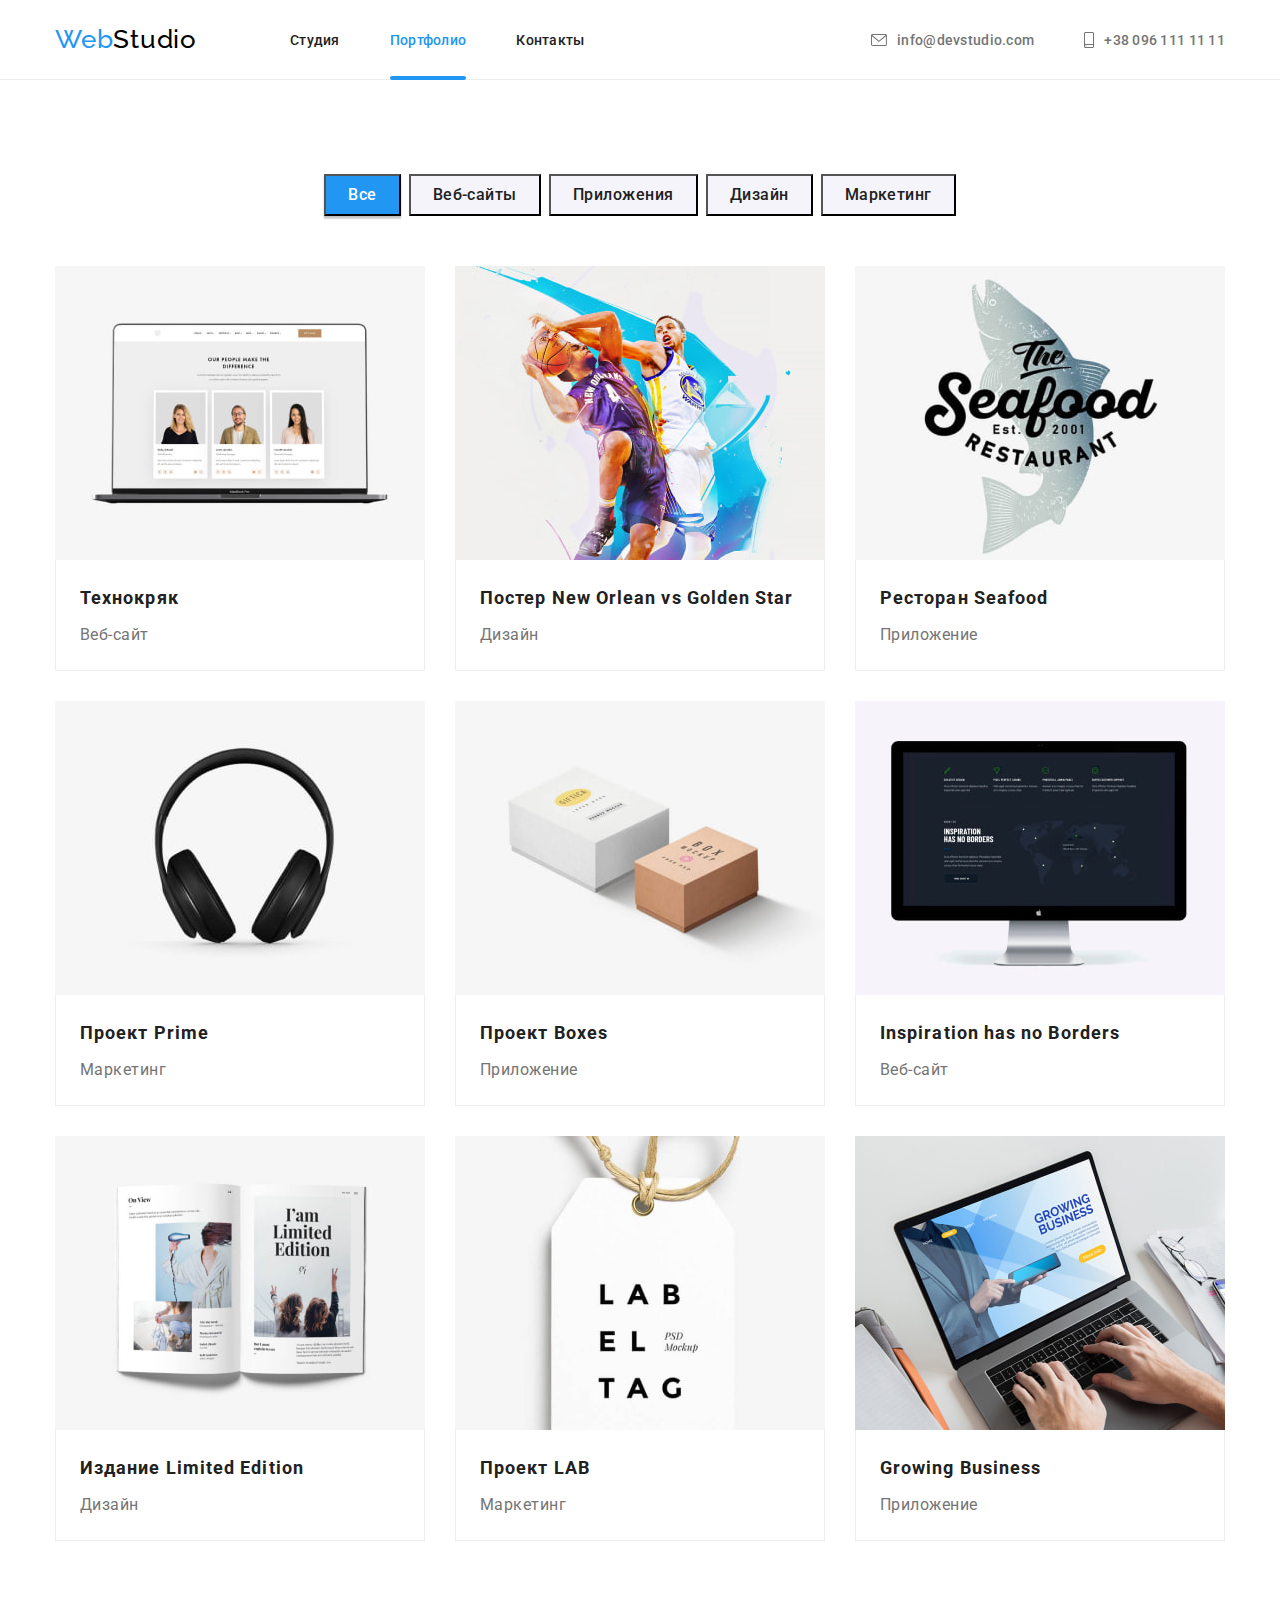
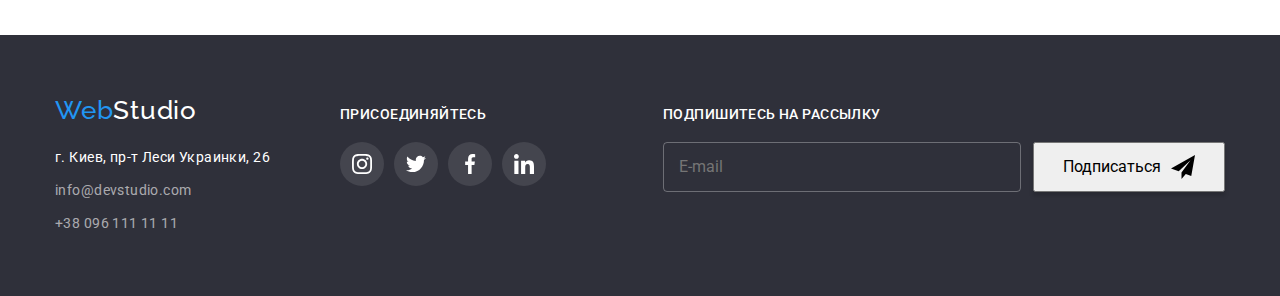
==== commit 8c5627dd: "BEM name" ====
--- a/portfolio.html
+++ b/portfolio.html
@@ -21,33 +21,33 @@
     <header class="header">
       <div class="container">
         <nav class="nav">
-          <a href="./index.html" class="link logo nav__logo"
-            >Web<span class="nav__logo--black">Studio</span></a
+          <a href="./index.html" class="logo nav__logo"
+            >Web<span class="nav__logo--color-black">Studio</span></a
           >
-          <ul class="list nav__list">
+          <ul class="nav__list">
             <li class="nav__item">
-              <a href="./index.html" class="link nav__link">Студия</a>
+              <a href="./index.html" class="nav__link">Студия</a>
             </li>
             <li class="nav__item">
-              <a href="./portfolio.html" class="link nav__link nav__link--current">Портфолио</a>
+              <a href="./portfolio.html" class="nav__link nav__link--current">Портфолио</a>
             </li>
             <li class="nav__item">
-              <a href="" class="link nav__link">Контакты</a>
+              <a href="" class="nav__link">Контакты</a>
             </li>
           </ul>
         </nav>
-        <ul class="list contacts">
-          <li class="contacts__item">
-            <a href="mailto:info@devstudio.com" class="link contacts__link">
-              <svg class="icon contacts__icon" width="16" height="12">
+        <ul class="header-contacts">
+          <li class="header-contacts__item">
+            <a href="mailto:info@devstudio.com" class="header-contacts__link">
+              <svg class="icon header-contacts__icon" width="16" height="12">
                 <use href="./images/icons.svg#icon-mail"></use>
               </svg>
               info@devstudio.com</a
             >
           </li>
-          <li class="contacts__item">
-            <a href="tel:+380961111111" class="link contacts__link">
-              <svg class="icon contacts__icon" width="10" height="16">
+          <li class="header-contacts__item">
+            <a href="tel:+380961111111" class="header-contacts__link">
+              <svg class="icon header-contacts__icon" width="10" height="16">
                 <use href="./images/icons.svg#icon-smartphone"></use>
               </svg>
               +38 096 111 11 11</a
@@ -263,7 +263,9 @@
     <footer class="footer">
       <div class="container">
         <div class="address-box">
-          <a href="" class="link logo">Web<span class="logo-footer">Studio</span></a>
+          <a href="./index.html" class="logo footer__logo"
+            >Web<span class="footer__logo--color-white">Studio</span></a
+          >
           <address class="address">г. Киев, пр-т Леси Украинки, 26</address>
           <ul class="list contact-list">
             <li class="contact-list-item">
--- a/css/main.min.css
+++ b/css/main.min.css
@@ -1,2 +1,2 @@
-:root{--heading-text-color: #212121;--main-text-color: #757575;--accent-color: #2196f3;--accent-color-opacity90: rgba(33, 150, 243, 0.9);--hero-button-hover-color: #188ce8;--black-color: #000000;--white-color: #ffffff;--white-color-opacity60: rgba(255, 255, 255, 0.6);--white-color-opacity10: rgba(255, 255, 255, 0.1);--background-dark-color: #2f303a;--background-light-color: #f5f4fa;--background-hero-color: #c4c4c4;--background-gradient-color: rgba(47, 48, 58, 0.4);--background-our-works-overlay: rgba(47, 48, 58, 0.8);--backdrop-color: rgba(0, 0, 0, 0.2);--border-header-color: #ececec;--icon-color: #afb1b8;--modal-icon-border-color: rgba(0, 0, 0, 0.1);--cubic: cubic-bezier(0.4, 0, 0.2, 1);--time: 250ms;--modal-input-border-color: rgba(33, 33, 33, 0.2)}.visually-hidden{position:absolute;width:1px;height:1px;margin:-1px;border:0;padding:0;clip:rect(0 0 0 0);overflow:hidden}.link{text-decoration:none;color:inherit}.list{list-style:none;padding-left:0}h1,h2,h3,h4,h5,h6,p,ul{margin-top:0;margin-bottom:0}img{display:block;width:100%;height:auto}body{font-family:Roboto, sans-serif;font-style:normal;font-weight:400;color:var(--main-text-color)}.section{padding-top:94px;padding-bottom:94px}.section-no-padding{padding-top:0}.container{width:1200px;margin:0 auto;padding-left:15px;padding-right:15px}.thumb{position:relative;overflow:hidden}.icon{fill:currentColor}.logo{font-family:Raleway, sans-serif;font-weight:500;font-size:26px;line-height:1.1923;letter-spacing:0.03em;color:var(--accent-color)}.nav__logo{display:block;margin-right:93px}.nav__logo--black{color:var(--black-color)}.hero__button,.subscribe__button,.portfolio-buttons__button{border-radius:4px;font-family:inherit;font-style:normal;font-size:16px;line-height:1.875;letter-spacing:0.06em;color:var(--white-color);background-color:var(--accent-color);cursor:pointer;transition:background-color var(--time) var(--cubic)}.hero__button:hover,.subscribe__button:hover,.portfolio-buttons__button:hover,.hero__button:focus,.subscribe__button:focus,.portfolio-buttons__button:focus{background-color:var(--hero-button-hover-color)}.hero__button{padding:10px 32px;border:0;font-weight:700;text-align:center}.subscribe__button{display:flex;align-items:center;padding:10px 28px;margin-left:12px;font-weight:500;border:none;box-shadow:0px 4px 4px rgba(0,0,0,0.15)}.subscribe__button .icon{margin-left:10px}.portfolio-buttons__button{padding:6px 22px;font-weight:500;line-height:1.625;text-align:center;letter-spacing:0.03em;border:0;color:var(--heading-text-color);background-color:var(--background-light-color);transition:color var(--time) var(--cubic),background-color var(--time) var(--cubic),box-shadow var(--time) var(--cubic)}.portfolio-buttons__button:hover,.portfolio-buttons__button:focus,.portfolio-buttons__button--first{color:var(--white-color);background-color:var(--accent-color);box-shadow:0px 3px 1px rgba(0,0,0,0.1),0px 1px 2px rgba(0,0,0,0.08),0px 2px 2px rgba(0,0,0,0.12)}.section-title{margin-bottom:50px;font-weight:700;font-size:36px;line-height:1.166;text-align:center;letter-spacing:0.03em;color:var(--heading-text-color)}.social-list{display:flex}.social-list__item{width:44px;height:44px}.social-list__item:not(:last-child){margin-right:10px}.social-list__link{display:flex;justify-content:center;align-items:center;width:100%;height:100%;border:0;border-radius:50%;transition:background-color var(--time) var(--cubic),color var(--time) var(--cubic)}.team-members .social-list__link{color:var(--icon-color)}.team-members .social-list__link:hover,.team-members .social-list__link:focus{background-color:var(--accent-color);color:var(--white-color)}.header{border-bottom:1px solid var(--border-header-color)}.header .container{display:flex;align-items:center}.header .contacts{display:flex;margin-left:auto}.nav{display:flex;align-items:center}.nav__list{display:flex}.nav__list,.header .contacts{font-weight:500;font-size:14px;line-height:1.143;letter-spacing:0.02em}.nav__item:not(:last-child),.header .contacts__item:not(:last-child){margin-right:50px}.nav__link,.header .contacts__link{display:flex;align-items:center;padding-top:32px;padding-bottom:31px}.nav__link{color:var(--heading-text-color)}.nav__item{position:relative}.nav__link--current::after{position:absolute;bottom:-1px;border-radius:2px;width:100%;height:4px;content:'';background-color:var(--accent-color)}.header .link{transition:color var(--time) var(--cubic)}.nav__link--current,.header .link:hover,.header .link:focus{color:var(--accent-color)}.contacts__icon{margin-right:10px}.hero{padding-top:200px;padding-bottom:200px;background-image:linear-gradient(var(--background-gradient-color), var(--background-gradient-color)),url(../images/background.jpg);background-position:center;background-repeat:no-repeat;background-size:1600px}.hero .container{text-align:center}.hero__title{margin-bottom:30px;font-weight:900;font-size:44px;line-height:1.364;letter-spacing:0.06em;text-transform:uppercase;color:var(--white-color)}.advantages__list{display:flex}.advantages__item{flex-basis:calc((100% - 90px) / 4)}.advantages__item:not(:last-child){margin-right:30px}.advantages__title{margin-bottom:10px;font-weight:700;font-size:14px;line-height:1.143;letter-spacing:0.03em;text-transform:uppercase;color:var(--heading-text-color)}.advantages__description{font-size:14px;line-height:1.714;letter-spacing:0.03em}.advantages__img{display:flex;justify-content:center;align-items:center;width:100%;height:120px;margin-bottom:30px;background-color:var(--background-light-color)}.our-works__list{display:flex}.our-works__item{flex-basis:calc((100% - 60px) / 3)}.our-works__item:not(:last-child){margin-right:30px}.our-works__description{position:absolute;bottom:0;width:100%;height:70px;padding-top:27px;padding-bottom:27px;font-weight:700;font-size:14px;line-height:1.143;text-align:center;letter-spacing:0.03em;text-transform:uppercase;background-color:var(--background-our-works-overlay);color:var(--white-color)}.our-team{background-color:var(--background-light-color)}.our-team__list{display:flex}.our-team__item{flex-basis:calc((100% - 90px) / 4);border:0;border-radius:0px 0px 4px 4px;box-shadow:0px 1px 3px rgba(0,0,0,0.12),0px 1px 1px rgba(0,0,0,0.14),0px 2px 1px rgba(0,0,0,0.2);background-color:var(--white-color)}.our-team__item:not(:last-child){margin-right:30px}.team-members{display:flex;flex-direction:column;align-items:center;padding:30px 0}.team-members__title,.team-members__description{font-size:16px;line-height:1.187;text-align:center;letter-spacing:0.03em}.team-members__title{margin-bottom:10px;font-weight:500;color:var(--heading-text-color)}.team-members__description{margin-bottom:16px}.our-clients__list{display:flex}.our-clients__item{flex-basis:calc((100% - 150px) / 6);height:92px}.our-clients__item:not(:last-child){margin-right:30px}.our-clients__link{display:flex;justify-content:center;align-items:center;width:100%;height:100%;border:1px solid var(--icon-color);border-radius:4px;color:var(--icon-color);transition:border var(--time) var(--cubic),color var(--time) var(--cubic)}.our-clients__link:hover,.our-clients__link:focus{border:1px solid var(--accent-color);color:var(--accent-color)}.logo-footer{color:var(--white-color)}.footer{background-color:var(--background-dark-color)}.footer .container{display:flex;align-items:baseline;padding-top:60px;padding-bottom:60px}.address-box{display:flex;flex-direction:column;margin-right:70px}.footer .logo{display:block;margin-bottom:20px}.address,.footer .contact-list{font-size:14px;line-height:1.71;letter-spacing:0.03em}.address{margin-bottom:9px;font-style:normal;color:var(--white-color)}.footer .contact-list{color:var(--white-color-opacity60)}.footer .contact-list-item:nth-child(1){margin-bottom:9px}.address-box .link{transition:color var(--time) var(--cubic)}.address-box .link:hover,.address-box .link:focus{color:var(--accent-color)}.social-links-box .title{margin-bottom:20px;font-weight:500;font-size:14px;line-height:1.143;letter-spacing:0.03em;text-transform:uppercase;color:var(--white-color)}.social-list__link{background-color:var(--white-color-opacity10);color:var(--white-color)}.social-list__link:hover,.social-list__link:focus{background-color:var(--accent-color)}.social-links-box .icon{fill:var(--white-color)}.subscribe{margin-left:auto}.subscribe__title{margin-bottom:20px;font-weight:500;font-size:14px;line-height:1.143;letter-spacing:0.03em;text-transform:uppercase;color:var(--white-color)}.subscribe__form{display:flex}.subscribe__input{width:358px;height:50px;padding:15px;color:var(--white-color);border:1px solid rgba(255,255,255,0.3);border-radius:4px;background-color:transparent;cursor:pointer}.backdrop{position:fixed;top:0;left:0;width:100vw;height:100vh;background-color:var(--backdrop-color);visibility:visible;opacity:1;transition:opacity var(--time) var(--cubic),visibility var(--time) var(--cubic)}.backdrop.is-hidden{visibility:hidden;opacity:0;pointer-events:none}.modal{position:absolute;top:50%;left:50%;transform:translate(-50%, -50%);width:528px;height:581px;padding:40px;border-radius:4px;box-shadow:0px 1px 3px rgba(0,0,0,0.12),0px 1px 1px rgba(0,0,0,0.14),0px 2px 1px rgba(0,0,0,0.2);background-color:var(--white-color)}.modal-close{position:absolute;top:8px;right:8px;display:flex;justify-content:center;align-items:center;width:30px;height:30px;border-radius:50%;border:1px solid var(--modal-icon-border-color);background-color:var(--white-color);cursor:pointer}.modal-close .icon{fill:var(--black-color);transition:fill var(--time) var(--cubic)}.modal-close:hover .icon{fill:var(--accent-color)}.modal-form{display:flex;flex-direction:column}.modal-title{margin-bottom:12px;font-weight:700;font-size:20px;line-height:1.15;text-align:center;letter-spacing:0.03em;color:var(--heading-text-color)}.modal-form-label{width:100%;margin-bottom:10px;font-size:12px;line-height:1.166;letter-spacing:0.01em;color:var(--main-text-color)}.modal-form-input{width:100%;height:40px;padding-left:42px;margin-top:4px;border:1px solid var(--modal-input-border-color);border-radius:4px;transition:border-color var(--time) var(--cubic)}.modal-form-input:hover,.modal-form-textarea:hover,.modal-policy-label:hover{cursor:pointer}.modal-form-input:focus{border-color:var(--accent-color);outline:none}.modal-icon-wrapper{position:relative}.modal-icon-wrapper .icon{position:absolute;z-index:1;top:50%;left:15px;transform:translateY(-50%);fill:var(--heading-text-color);transition:fill var(--time) var(--cubic)}.modal-form-input:focus+.icon{fill:var(--accent-color)}.modal-form-textarea{resize:none;padding:12px 16px;width:100%;height:120px;margin-top:4px;border:1px solid var(--modal-input-border-color);border-radius:4px;transition:border-color var(--time) var(--cubic)}.modal-form-textarea:focus{border-color:var(--accent-color);outline:none}.modal-form-textarea::placeholder{font-size:12px;line-height:1.166;letter-spacing:0.01em;color:rgba(117,117,117,0.5)}.modal-policy-label{display:flex;align-items:center;justify-content:center;margin-top:10px;font-size:14px;line-height:1.714;letter-spacing:0.03em}.checkbox-icon-wrapper{display:flex;align-items:center;justify-content:center;width:16px;height:15px;margin-right:8px;border:2px solid var(--heading-text-color);border-radius:3px;transition:border-color var(--time) var(--cubic),background-color var(--time) var(--cubic)}.policy-checkbox:checked+.checkbox-icon-wrapper{background-color:var(--accent-color);border-color:var(--accent-color);background-image:url(../images/checkbox.svg);background-position:center;background-repeat:no-repeat;background-size:cover;background-origin:border-box}.policy-checkbox:focus+.checkbox-icon-wrapper{outline:1px solid var(--accent-color);outline-offset:2px}.modal-policy-link{color:var(--accent-color);text-decoration:underline}.submit-button{align-self:center;padding:10px 55px;margin-top:30px;background-color:var(--accent-color);border:0;box-shadow:0px 4px 4px rgba(0,0,0,0.15);border-radius:4px;font-weight:bold;font-size:16px;line-height:1.875;letter-spacing:0.06em;color:var(--white-color);transition:background-color var(--time) var(--cubic)}.submit-button:hover,.submit-button:focus{background-color:var(--hero-button-hover-color);cursor:pointer}.portfolio-buttons{display:flex;justify-content:center;margin-bottom:50px}.portfolio-buttons__item:not(:last-child){margin-right:8px}.portfolio-list{display:flex;flex-wrap:wrap;margin-right:-30px;margin-bottom:-30px}.portfolio-list__item{flex-basis:calc((100% - 90px) / 3);margin-right:30px;margin-bottom:30px}.portfolio-list__link{display:flex;flex-direction:column;width:100%;height:100%;transition:box-shadow var(--time) var(--cubic)}.portfolio-list__link:hover,.portfolio-list__link:focus{box-shadow:0px 1px 1px rgba(0,0,0,0.12),0px 4px 4px rgba(0,0,0,0.06),1px 4px 6px rgba(0,0,0,0.16);cursor:pointer}.portfolio-overlay{position:absolute;top:0;left:0;transform:translateY(101%);width:100%;height:100%;padding:63px 24px;font-size:18px;line-height:1.555;letter-spacing:0.03em;color:var(--white-color);background-color:var(--accent-color-opacity90);transition:transform var(--time) var(--cubic)}.portfolio-list__link:hover .portfolio-overlay,.portfolio-list__link:focus .portfolio-overlay{transform:translateY(0)}.portfolio-list__content{padding:20px 24px;border:1px solid #eeeeee;border-top:none;background-color:var(--white-color)}.portfolio-list__title{margin-bottom:4px;font-weight:700;font-size:18px;line-height:2;letter-spacing:0.06em;color:var(--heading-text-color)}.portfolio-list__description{font-size:16px;line-height:1.875;letter-spacing:0.03em}
+:root{--heading-text-color: #212121;--main-text-color: #757575;--accent-color: #2196f3;--accent-color-opacity90: rgba(33, 150, 243, 0.9);--hero-button-hover-color: #188ce8;--black-color: #000000;--white-color: #ffffff;--white-color-opacity60: rgba(255, 255, 255, 0.6);--white-color-opacity10: rgba(255, 255, 255, 0.1);--background-dark-color: #2f303a;--background-light-color: #f5f4fa;--background-hero-color: #c4c4c4;--background-gradient-color: rgba(47, 48, 58, 0.4);--background-our-works-overlay: rgba(47, 48, 58, 0.8);--backdrop-color: rgba(0, 0, 0, 0.2);--border-header-color: #ececec;--icon-color: #afb1b8;--modal-icon-border-color: rgba(0, 0, 0, 0.1);--cubic: cubic-bezier(0.4, 0, 0.2, 1);--time: 250ms;--modal-input-border-color: rgba(33, 33, 33, 0.2)}.visually-hidden{position:absolute;width:1px;height:1px;margin:-1px;border:0;padding:0;clip:rect(0 0 0 0);overflow:hidden}.header .container,.nav,.nav__link,.header-contacts__link{display:flex;align-items:center}.advantages-list__img{display:flex;justify-content:center;align-items:center}a{text-decoration:none;color:inherit}ul,ol{list-style:none;padding-left:0}h1,h2,h3,h4,h5,h6,p,ul,ol{margin-top:0;margin-bottom:0}img{display:block;width:100%;height:auto}body{font-family:Roboto, sans-serif;font-style:normal;font-weight:400;color:var(--main-text-color)}.section{padding-top:94px;padding-bottom:94px}.section-no-padding{padding-top:0}.container{width:1200px;margin:0 auto;padding-left:15px;padding-right:15px}.thumb{position:relative;overflow:hidden}.icon{fill:currentColor}.logo{font-family:Raleway, sans-serif;font-weight:500;font-size:26px;line-height:1.1923;letter-spacing:0.03em;color:var(--accent-color)}.nav__logo{display:block;margin-right:93px}.nav__logo--color-black{color:var(--black-color)}.footer__logo{display:block;margin-bottom:20px}.footer__logo--color-white{color:var(--white-color)}.button{font-family:inherit;font-style:normal;font-weight:700;font-size:16px;line-height:1.875;letter-spacing:0.06em;border:0;border-radius:4px;color:var(--white-color);background-color:var(--accent-color);cursor:pointer;transition:background-color var(--time) var(--cubic)}.button:hover,.button:focus{background-color:var(--hero-button-hover-color)}.hero__button{display:flex;margin-left:auto;margin-right:auto;padding:10px 32px}.subscribe__button{display:flex;align-items:center;padding:10px 28px;margin-left:12px;box-shadow:0px 4px 4px rgba(0,0,0,0.15)}.subscribe__button .icon{margin-left:10px}.portfolio-buttons__button{padding:6px 22px;font-weight:500;line-height:1.625;text-align:center;letter-spacing:0.03em;color:var(--heading-text-color);background-color:var(--background-light-color);transition:color var(--time) var(--cubic),background-color var(--time) var(--cubic),box-shadow var(--time) var(--cubic)}.portfolio-buttons__button:hover,.portfolio-buttons__button:focus,.portfolio-buttons__button--first{color:var(--white-color);background-color:var(--accent-color);box-shadow:0px 3px 1px rgba(0,0,0,0.1),0px 1px 2px rgba(0,0,0,0.08),0px 2px 2px rgba(0,0,0,0.12)}.section-title{margin-bottom:50px;font-weight:700;font-size:36px;line-height:1.166;text-align:center;letter-spacing:0.03em;color:var(--heading-text-color)}.social-list{display:flex}.social-list__item{width:44px;height:44px}.social-list__item:not(:last-child){margin-right:10px}.social-list__link{display:flex;justify-content:center;align-items:center;width:100%;height:100%;border:0;border-radius:50%;transition:background-color var(--time) var(--cubic),color var(--time) var(--cubic)}.team-members .social-list__link{color:var(--icon-color)}.team-members .social-list__link:hover,.team-members .social-list__link:focus{background-color:var(--accent-color);color:var(--white-color)}.header{border-bottom:1px solid var(--border-header-color)}.nav__list{display:flex;font-weight:500;font-size:14px;line-height:1.143;letter-spacing:0.02em}.nav__item{position:relative}.nav__item:not(:last-child){margin-right:50px}.nav__link{padding-top:32px;padding-bottom:31px;color:var(--heading-text-color);transition:color var(--time) var(--cubic)}.nav__link:hover,.nav__link:focus{color:var(--accent-color)}.nav__link--current{color:var(--accent-color)}.nav__link--current::after{position:absolute;bottom:-1px;border-radius:2px;width:100%;height:4px;content:'';background-color:var(--accent-color)}.header-contacts{display:flex;margin-left:auto;font-weight:500;font-size:14px;line-height:1.143;letter-spacing:0.02em}.header-contacts__item:not(:last-child){margin-right:50px}.header-contacts__link{padding-top:32px;padding-bottom:31px;transition:color var(--time) var(--cubic)}.header-contacts__link:hover,.header-contacts__link:focus{color:var(--accent-color)}.header-contacts__icon{margin-right:10px}.hero{padding-top:200px;padding-bottom:200px;background-image:linear-gradient(var(--background-gradient-color), var(--background-gradient-color)),url(../images/background.jpg);background-position:center;background-repeat:no-repeat;background-size:1600px}.hero__title{margin-bottom:30px;font-weight:900;font-size:44px;line-height:1.364;letter-spacing:0.06em;text-align:center;text-transform:uppercase;color:var(--white-color)}.advantages-list{display:flex}.advantages-list__item{flex-basis:calc((100% - 90px) / 4)}.advantages-list__item:not(:last-child){margin-right:30px}.advantages-list__img{width:100%;height:120px;margin-bottom:30px;background-color:var(--background-light-color)}.advantages-list__title{margin-bottom:10px;font-weight:700;font-size:14px;line-height:1.143;letter-spacing:0.03em;text-transform:uppercase;color:var(--heading-text-color)}.advantages-list__description{font-size:14px;line-height:1.714;letter-spacing:0.03em}.our-works__list{display:flex}.our-works__item{flex-basis:calc((100% - 60px) / 3)}.our-works__item:not(:last-child){margin-right:30px}.our-works__description{position:absolute;bottom:0;width:100%;height:70px;padding-top:27px;padding-bottom:27px;font-weight:700;font-size:14px;line-height:1.143;text-align:center;letter-spacing:0.03em;text-transform:uppercase;background-color:var(--background-our-works-overlay);color:var(--white-color)}.our-team{background-color:var(--background-light-color)}.our-team__list{display:flex}.our-team__item{flex-basis:calc((100% - 90px) / 4);border:0;border-radius:0px 0px 4px 4px;box-shadow:0px 1px 3px rgba(0,0,0,0.12),0px 1px 1px rgba(0,0,0,0.14),0px 2px 1px rgba(0,0,0,0.2);background-color:var(--white-color)}.our-team__item:not(:last-child){margin-right:30px}.team-members{display:flex;flex-direction:column;align-items:center;padding:30px 0}.team-members__title,.team-members__description{font-size:16px;line-height:1.187;text-align:center;letter-spacing:0.03em}.team-members__title{margin-bottom:10px;font-weight:500;color:var(--heading-text-color)}.team-members__description{margin-bottom:16px}.our-clients__list{display:flex}.our-clients__item{flex-basis:calc((100% - 150px) / 6);height:92px}.our-clients__item:not(:last-child){margin-right:30px}.our-clients__link{display:flex;justify-content:center;align-items:center;width:100%;height:100%;border:1px solid var(--icon-color);border-radius:4px;color:var(--icon-color);transition:border var(--time) var(--cubic),color var(--time) var(--cubic)}.our-clients__link:hover,.our-clients__link:focus{border:1px solid var(--accent-color);color:var(--accent-color)}.footer{background-color:var(--background-dark-color)}.footer .container{display:flex;align-items:baseline;padding-top:60px;padding-bottom:60px}.address-box{display:flex;flex-direction:column;margin-right:70px}.address,.footer .contact-list{font-size:14px;line-height:1.71;letter-spacing:0.03em}.address{margin-bottom:9px;font-style:normal;color:var(--white-color)}.footer .contact-list{color:var(--white-color-opacity60)}.footer .contact-list-item:nth-child(1){margin-bottom:9px}.address-box .link{transition:color var(--time) var(--cubic)}.address-box .link:hover,.address-box .link:focus{color:var(--accent-color)}.social-links-box .title{margin-bottom:20px;font-weight:500;font-size:14px;line-height:1.143;letter-spacing:0.03em;text-transform:uppercase;color:var(--white-color)}.social-list__link{background-color:var(--white-color-opacity10);color:var(--white-color)}.social-list__link:hover,.social-list__link:focus{background-color:var(--accent-color)}.social-links-box .icon{fill:var(--white-color)}.subscribe{margin-left:auto}.subscribe__title{margin-bottom:20px;font-weight:500;font-size:14px;line-height:1.143;letter-spacing:0.03em;text-transform:uppercase;color:var(--white-color)}.subscribe__form{display:flex}.subscribe__input{width:358px;height:50px;padding:15px;color:var(--white-color);border:1px solid rgba(255,255,255,0.3);border-radius:4px;background-color:transparent;cursor:pointer}.backdrop{position:fixed;top:0;left:0;width:100vw;height:100vh;background-color:var(--backdrop-color);visibility:visible;opacity:1;transition:opacity var(--time) var(--cubic),visibility var(--time) var(--cubic)}.backdrop.is-hidden{visibility:hidden;opacity:0;pointer-events:none}.modal{position:absolute;top:50%;left:50%;transform:translate(-50%, -50%);width:528px;height:581px;padding:40px;border-radius:4px;box-shadow:0px 1px 3px rgba(0,0,0,0.12),0px 1px 1px rgba(0,0,0,0.14),0px 2px 1px rgba(0,0,0,0.2);background-color:var(--white-color)}.modal-close{position:absolute;top:8px;right:8px;display:flex;justify-content:center;align-items:center;width:30px;height:30px;border-radius:50%;border:1px solid var(--modal-icon-border-color);background-color:var(--white-color);cursor:pointer}.modal-close .icon{fill:var(--black-color);transition:fill var(--time) var(--cubic)}.modal-close:hover .icon{fill:var(--accent-color)}.modal-form{display:flex;flex-direction:column}.modal-title{margin-bottom:12px;font-weight:700;font-size:20px;line-height:1.15;text-align:center;letter-spacing:0.03em;color:var(--heading-text-color)}.modal-form-label{width:100%;margin-bottom:10px;font-size:12px;line-height:1.166;letter-spacing:0.01em;color:var(--main-text-color)}.modal-form-input{width:100%;height:40px;padding-left:42px;margin-top:4px;border:1px solid var(--modal-input-border-color);border-radius:4px;transition:border-color var(--time) var(--cubic)}.modal-form-input:hover,.modal-form-textarea:hover,.modal-policy-label:hover{cursor:pointer}.modal-form-input:focus{border-color:var(--accent-color);outline:none}.modal-icon-wrapper{position:relative}.modal-icon-wrapper .icon{position:absolute;z-index:1;top:50%;left:15px;transform:translateY(-50%);fill:var(--heading-text-color);transition:fill var(--time) var(--cubic)}.modal-form-input:focus+.icon{fill:var(--accent-color)}.modal-form-textarea{resize:none;padding:12px 16px;width:100%;height:120px;margin-top:4px;border:1px solid var(--modal-input-border-color);border-radius:4px;transition:border-color var(--time) var(--cubic)}.modal-form-textarea:focus{border-color:var(--accent-color);outline:none}.modal-form-textarea::placeholder{font-size:12px;line-height:1.166;letter-spacing:0.01em;color:rgba(117,117,117,0.5)}.modal-policy-label{display:flex;align-items:center;justify-content:center;margin-top:10px;font-size:14px;line-height:1.714;letter-spacing:0.03em}.checkbox-icon-wrapper{display:flex;align-items:center;justify-content:center;width:16px;height:15px;margin-right:8px;border:2px solid var(--heading-text-color);border-radius:3px;transition:border-color var(--time) var(--cubic),background-color var(--time) var(--cubic)}.policy-checkbox:checked+.checkbox-icon-wrapper{background-color:var(--accent-color);border-color:var(--accent-color);background-image:url(../images/checkbox.svg);background-position:center;background-repeat:no-repeat;background-size:cover;background-origin:border-box}.policy-checkbox:focus+.checkbox-icon-wrapper{outline:1px solid var(--accent-color);outline-offset:2px}.modal-policy-link{color:var(--accent-color);text-decoration:underline}.submit-button{align-self:center;padding:10px 55px;margin-top:30px;background-color:var(--accent-color);border:0;box-shadow:0px 4px 4px rgba(0,0,0,0.15);border-radius:4px;font-weight:bold;font-size:16px;line-height:1.875;letter-spacing:0.06em;color:var(--white-color);transition:background-color var(--time) var(--cubic)}.submit-button:hover,.submit-button:focus{background-color:var(--hero-button-hover-color);cursor:pointer}.portfolio-buttons{display:flex;justify-content:center;margin-bottom:50px}.portfolio-buttons__item:not(:last-child){margin-right:8px}.portfolio-list{display:flex;flex-wrap:wrap;margin-right:-30px;margin-bottom:-30px}.portfolio-list__item{flex-basis:calc((100% - 90px) / 3);margin-right:30px;margin-bottom:30px}.portfolio-list__link{display:flex;flex-direction:column;width:100%;height:100%;transition:box-shadow var(--time) var(--cubic)}.portfolio-list__link:hover,.portfolio-list__link:focus{box-shadow:0px 1px 1px rgba(0,0,0,0.12),0px 4px 4px rgba(0,0,0,0.06),1px 4px 6px rgba(0,0,0,0.16);cursor:pointer}.portfolio-overlay{position:absolute;top:0;left:0;transform:translateY(101%);width:100%;height:100%;padding:63px 24px;font-size:18px;line-height:1.555;letter-spacing:0.03em;color:var(--white-color);background-color:var(--accent-color-opacity90);transition:transform var(--time) var(--cubic)}.portfolio-list__link:hover .portfolio-overlay,.portfolio-list__link:focus .portfolio-overlay{transform:translateY(0)}.portfolio-list__content{padding:20px 24px;border:1px solid #eeeeee;border-top:none;background-color:var(--white-color)}.portfolio-list__title{margin-bottom:4px;font-weight:700;font-size:18px;line-height:2;letter-spacing:0.06em;color:var(--heading-text-color)}.portfolio-list__description{font-size:16px;line-height:1.875;letter-spacing:0.03em}
 /*# sourceMappingURL=main.min.css.map */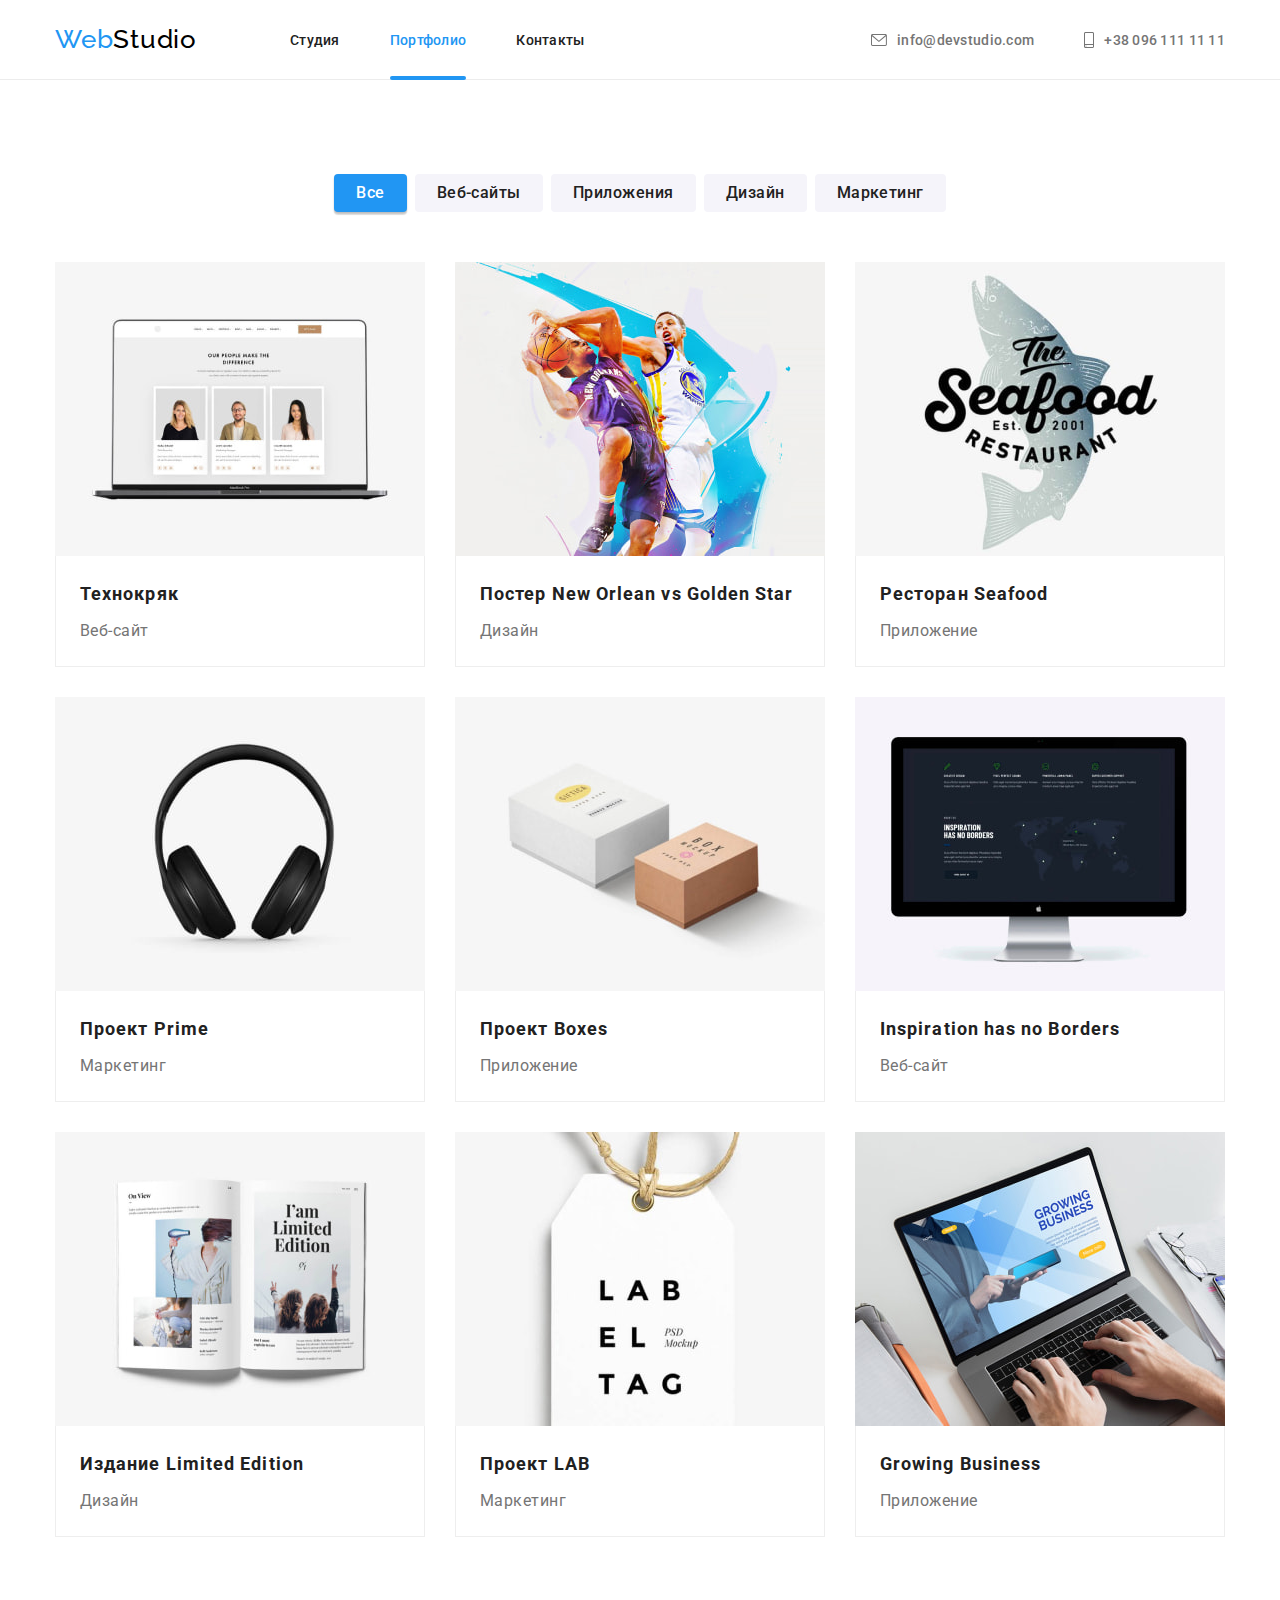
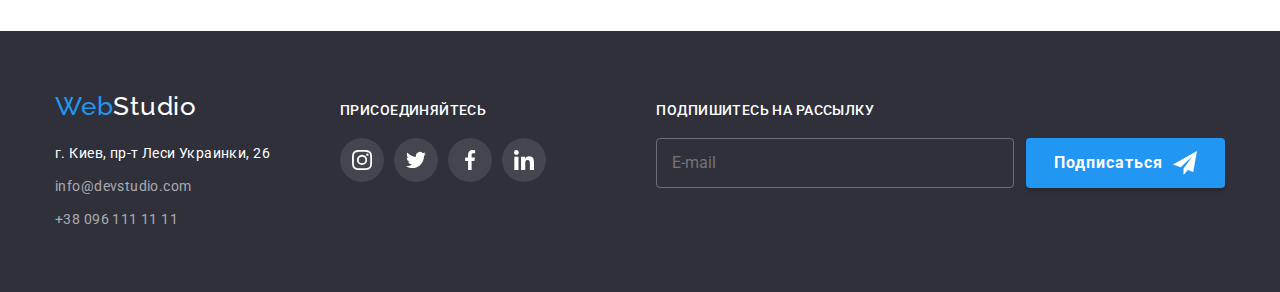
==== commit cfb09c08: "BEM, placeholder, mixin" ====
--- a/portfolio.html
+++ b/portfolio.html
@@ -60,37 +60,37 @@
     <main>
       <section class="section portfolio">
         <div class="container">
-          <h2 class="portfolio-main-title visually-hidden">Портфолио</h2>
-
-          <ul class="list portfolio-buttons">
+          <h2 class="portfolio__title visually-hidden">Портфолио</h2>
+
+          <ul class="portfolio-buttons">
             <li class="portfolio-buttons__item">
               <button
                 type="button"
-                class="portfolio-buttons__button portfolio-buttons__button--first"
+                class="button portfolio-buttons__button portfolio-buttons__button--first"
               >
                 Все
               </button>
             </li>
             <li class="portfolio-buttons__item">
-              <button type="button" class="portfolio-buttons__button">Веб-сайты</button>
-            </li>
-            <li class="portfolio-buttons__item">
-              <button type="button" class="portfolio-buttons__button">Приложения</button>
-            </li>
-            <li class="portfolio-buttons__item">
-              <button type="button" class="portfolio-buttons__button">Дизайн</button>
-            </li>
-            <li class="portfolio-buttons__item">
-              <button type="button" class="portfolio-buttons__button">Маркетинг</button>
-            </li>
-          </ul>
-
-          <ul class="list portfolio-list">
+              <button type="button" class="button portfolio-buttons__button">Веб-сайты</button>
+            </li>
+            <li class="portfolio-buttons__item">
+              <button type="button" class="button portfolio-buttons__button">Приложения</button>
+            </li>
+            <li class="portfolio-buttons__item">
+              <button type="button" class="button portfolio-buttons__button">Дизайн</button>
+            </li>
+            <li class="portfolio-buttons__item">
+              <button type="button" class="button portfolio-buttons__button">Маркетинг</button>
+            </li>
+          </ul>
+
+          <ul class="portfolio-list">
             <li class="portfolio-list__item">
               <a href="" class="link portfolio-list__link">
                 <div class="thumb">
                   <img src="./images/portfolio1.jpg" alt="Технокряк" width="370" height="294" />
-                  <p class="portfolio-overlay">
+                  <p class="portfolio-list-overlay">
                     Технокряк это современная площадка распространения коронавируса. Компании
                     используют эту платформу для цифрового шпионажа и атак на защищённые сервера
                     конкурентов.
@@ -111,7 +111,7 @@
                     width="370"
                     height="294"
                   />
-                  <p class="portfolio-overlay">
+                  <p class="portfolio-list-overlay">
                     Технокряк это современная площадка распространения коронавируса. Компании
                     используют эту платформу для цифрового шпионажа и атак на защищённые сервера
                     конкурентов.
@@ -132,7 +132,7 @@
                     width="370"
                     height="294"
                   />
-                  <p class="portfolio-overlay">
+                  <p class="portfolio-list-overlay">
                     Технокряк это современная площадка распространения коронавируса. Компании
                     используют эту платформу для цифрового шпионажа и атак на защищённые сервера
                     конкурентов.
@@ -148,7 +148,7 @@
               <a href="" class="link portfolio-list__link">
                 <div class="thumb">
                   <img src="./images/portfolio4.jpg" alt="Проект Prime" width="370" height="294" />
-                  <p class="portfolio-overlay">
+                  <p class="portfolio-list-overlay">
                     Технокряк это современная площадка распространения коронавируса. Компании
                     используют эту платформу для цифрового шпионажа и атак на защищённые сервера
                     конкурентов.
@@ -164,7 +164,7 @@
               <a href="" class="link portfolio-list__link">
                 <div class="thumb">
                   <img src="./images/portfolio5.jpg" alt="Проект Boxes" width="370" height="294" />
-                  <p class="portfolio-overlay">
+                  <p class="portfolio-list-overlay">
                     Технокряк это современная площадка распространения коронавируса. Компании
                     используют эту платформу для цифрового шпионажа и атак на защищённые сервера
                     конкурентов.
@@ -185,7 +185,7 @@
                     width="370"
                     height="294"
                   />
-                  <p class="portfolio-overlay">
+                  <p class="portfolio-list-overlay">
                     Технокряк это современная площадка распространения коронавируса. Компании
                     используют эту платформу для цифрового шпионажа и атак на защищённые сервера
                     конкурентов.
@@ -206,7 +206,7 @@
                     width="370"
                     height="294"
                   />
-                  <p class="portfolio-overlay">
+                  <p class="portfolio-list-overlay">
                     Технокряк это современная площадка распространения коронавируса. Компании
                     используют эту платформу для цифрового шпионажа и атак на защищённые сервера
                     конкурентов.
@@ -222,7 +222,7 @@
               <a href="" class="link portfolio-list__link">
                 <div class="thumb">
                   <img src="./images/portfolio8.jpg" alt="Проект LAB" width="370" height="294" />
-                  <p class="portfolio-overlay">
+                  <p class="portfolio-list-overlay">
                     Технокряк это современная площадка распространения коронавируса. Компании
                     используют эту платформу для цифрового шпионажа и атак на защищённые сервера
                     конкурентов.
@@ -243,7 +243,7 @@
                     width="370"
                     height="294"
                   />
-                  <p class="portfolio-overlay">
+                  <p class="portfolio-list-overlay">
                     Технокряк это современная площадка распространения коронавируса. Компании
                     используют эту платформу для цифрового шпионажа и атак на защищённые сервера
                     конкурентов.
@@ -266,42 +266,46 @@
           <a href="./index.html" class="logo footer__logo"
             >Web<span class="footer__logo--color-white">Studio</span></a
           >
+
           <address class="address">г. Киев, пр-т Леси Украинки, 26</address>
-          <ul class="list contact-list">
-            <li class="contact-list-item">
-              <a href="mailto:info@devstudio.com" class="link">info@devstudio.com</a>
-            </li>
-            <li class="contact-list-item">
-              <a href="tel:+380961111111" class="link">+38 096 111 11 11</a>
+
+          <ul class="footer-contacts">
+            <li class="footer-contacts__item">
+              <a href="mailto:info@devstudio.com" class="footer-contacts__link"
+                >info@devstudio.com</a
+              >
+            </li>
+            <li class="footer-contacts__item">
+              <a href="tel:+380961111111" class="footer-contacts__link">+38 096 111 11 11</a>
             </li>
           </ul>
         </div>
-        <div class="social-links-box">
-          <h2 class="title">Присоединяйтесь</h2>
-          <ul class="list social-list">
+        <div class="social-box">
+          <h2 class="footer__title">Присоединяйтесь</h2>
+          <ul class="social-list">
             <li class="social-list__item">
-              <a href="" class="link social-list__link">
+              <a href="" class="social-list__link">
                 <svg class="icon" width="20" height="20">
                   <use href="./images/icons.svg#icon-instagram"></use>
                 </svg>
               </a>
             </li>
             <li class="social-list__item">
-              <a href="" class="link social-list__link">
+              <a href="" class="social-list__link">
                 <svg class="icon" width="20" height="20">
                   <use href="./images/icons.svg#icon-twitter"></use>
                 </svg>
               </a>
             </li>
             <li class="social-list__item">
-              <a href="" class="link social-list__link">
+              <a href="" class="social-list__link">
                 <svg class="icon" width="20" height="20">
                   <use href="./images/icons.svg#icon-facebook"></use>
                 </svg>
               </a>
             </li>
             <li class="social-list__item">
-              <a href="" class="link social-list__link">
+              <a href="" class="social-list__link">
                 <svg class="icon" width="20" height="20">
                   <use href="./images/icons.svg#icon-linkedin"></use>
                 </svg>
@@ -309,13 +313,13 @@
             </li>
           </ul>
         </div>
-        <div class="subscribe">
-          <p class="subscribe__title">Подпишитесь на рассылку</p>
-          <form class="subscribe__form">
+        <div class="subscribe-box">
+          <p class="footer__title">Подпишитесь на рассылку</p>
+          <form class="subscribe-form">
             <label>
-              <input type="email" name="email" class="subscribe__input" placeholder="E-mail" />
+              <input type="email" name="email" class="subscribe-form__input" placeholder="E-mail" />
             </label>
-            <button type="submit" class="subscribe__button">
+            <button type="submit" class="button subscribe-form__button">
               Подписаться
               <svg class="icon" width="24" height="24">
                 <use href="./images/icons.svg#icon-subscribe"></use>
--- a/css/main.min.css
+++ b/css/main.min.css
@@ -1,2 +1,2 @@
-:root{--heading-text-color: #212121;--main-text-color: #757575;--accent-color: #2196f3;--accent-color-opacity90: rgba(33, 150, 243, 0.9);--hero-button-hover-color: #188ce8;--black-color: #000000;--white-color: #ffffff;--white-color-opacity60: rgba(255, 255, 255, 0.6);--white-color-opacity10: rgba(255, 255, 255, 0.1);--background-dark-color: #2f303a;--background-light-color: #f5f4fa;--background-hero-color: #c4c4c4;--background-gradient-color: rgba(47, 48, 58, 0.4);--background-our-works-overlay: rgba(47, 48, 58, 0.8);--backdrop-color: rgba(0, 0, 0, 0.2);--border-header-color: #ececec;--icon-color: #afb1b8;--modal-icon-border-color: rgba(0, 0, 0, 0.1);--cubic: cubic-bezier(0.4, 0, 0.2, 1);--time: 250ms;--modal-input-border-color: rgba(33, 33, 33, 0.2)}.visually-hidden{position:absolute;width:1px;height:1px;margin:-1px;border:0;padding:0;clip:rect(0 0 0 0);overflow:hidden}.header .container,.nav,.nav__link,.header-contacts__link{display:flex;align-items:center}.advantages-list__img{display:flex;justify-content:center;align-items:center}a{text-decoration:none;color:inherit}ul,ol{list-style:none;padding-left:0}h1,h2,h3,h4,h5,h6,p,ul,ol{margin-top:0;margin-bottom:0}img{display:block;width:100%;height:auto}body{font-family:Roboto, sans-serif;font-style:normal;font-weight:400;color:var(--main-text-color)}.section{padding-top:94px;padding-bottom:94px}.section-no-padding{padding-top:0}.container{width:1200px;margin:0 auto;padding-left:15px;padding-right:15px}.thumb{position:relative;overflow:hidden}.icon{fill:currentColor}.logo{font-family:Raleway, sans-serif;font-weight:500;font-size:26px;line-height:1.1923;letter-spacing:0.03em;color:var(--accent-color)}.nav__logo{display:block;margin-right:93px}.nav__logo--color-black{color:var(--black-color)}.footer__logo{display:block;margin-bottom:20px}.footer__logo--color-white{color:var(--white-color)}.button{font-family:inherit;font-style:normal;font-weight:700;font-size:16px;line-height:1.875;letter-spacing:0.06em;border:0;border-radius:4px;color:var(--white-color);background-color:var(--accent-color);cursor:pointer;transition:background-color var(--time) var(--cubic)}.button:hover,.button:focus{background-color:var(--hero-button-hover-color)}.hero__button{display:flex;margin-left:auto;margin-right:auto;padding:10px 32px}.subscribe__button{display:flex;align-items:center;padding:10px 28px;margin-left:12px;box-shadow:0px 4px 4px rgba(0,0,0,0.15)}.subscribe__button .icon{margin-left:10px}.portfolio-buttons__button{padding:6px 22px;font-weight:500;line-height:1.625;text-align:center;letter-spacing:0.03em;color:var(--heading-text-color);background-color:var(--background-light-color);transition:color var(--time) var(--cubic),background-color var(--time) var(--cubic),box-shadow var(--time) var(--cubic)}.portfolio-buttons__button:hover,.portfolio-buttons__button:focus,.portfolio-buttons__button--first{color:var(--white-color);background-color:var(--accent-color);box-shadow:0px 3px 1px rgba(0,0,0,0.1),0px 1px 2px rgba(0,0,0,0.08),0px 2px 2px rgba(0,0,0,0.12)}.section-title{margin-bottom:50px;font-weight:700;font-size:36px;line-height:1.166;text-align:center;letter-spacing:0.03em;color:var(--heading-text-color)}.social-list{display:flex}.social-list__item{width:44px;height:44px}.social-list__item:not(:last-child){margin-right:10px}.social-list__link{display:flex;justify-content:center;align-items:center;width:100%;height:100%;border:0;border-radius:50%;transition:background-color var(--time) var(--cubic),color var(--time) var(--cubic)}.team-members .social-list__link{color:var(--icon-color)}.team-members .social-list__link:hover,.team-members .social-list__link:focus{background-color:var(--accent-color);color:var(--white-color)}.header{border-bottom:1px solid var(--border-header-color)}.nav__list{display:flex;font-weight:500;font-size:14px;line-height:1.143;letter-spacing:0.02em}.nav__item{position:relative}.nav__item:not(:last-child){margin-right:50px}.nav__link{padding-top:32px;padding-bottom:31px;color:var(--heading-text-color);transition:color var(--time) var(--cubic)}.nav__link:hover,.nav__link:focus{color:var(--accent-color)}.nav__link--current{color:var(--accent-color)}.nav__link--current::after{position:absolute;bottom:-1px;border-radius:2px;width:100%;height:4px;content:'';background-color:var(--accent-color)}.header-contacts{display:flex;margin-left:auto;font-weight:500;font-size:14px;line-height:1.143;letter-spacing:0.02em}.header-contacts__item:not(:last-child){margin-right:50px}.header-contacts__link{padding-top:32px;padding-bottom:31px;transition:color var(--time) var(--cubic)}.header-contacts__link:hover,.header-contacts__link:focus{color:var(--accent-color)}.header-contacts__icon{margin-right:10px}.hero{padding-top:200px;padding-bottom:200px;background-image:linear-gradient(var(--background-gradient-color), var(--background-gradient-color)),url(../images/background.jpg);background-position:center;background-repeat:no-repeat;background-size:1600px}.hero__title{margin-bottom:30px;font-weight:900;font-size:44px;line-height:1.364;letter-spacing:0.06em;text-align:center;text-transform:uppercase;color:var(--white-color)}.advantages-list{display:flex}.advantages-list__item{flex-basis:calc((100% - 90px) / 4)}.advantages-list__item:not(:last-child){margin-right:30px}.advantages-list__img{width:100%;height:120px;margin-bottom:30px;background-color:var(--background-light-color)}.advantages-list__title{margin-bottom:10px;font-weight:700;font-size:14px;line-height:1.143;letter-spacing:0.03em;text-transform:uppercase;color:var(--heading-text-color)}.advantages-list__description{font-size:14px;line-height:1.714;letter-spacing:0.03em}.our-works__list{display:flex}.our-works__item{flex-basis:calc((100% - 60px) / 3)}.our-works__item:not(:last-child){margin-right:30px}.our-works__description{position:absolute;bottom:0;width:100%;height:70px;padding-top:27px;padding-bottom:27px;font-weight:700;font-size:14px;line-height:1.143;text-align:center;letter-spacing:0.03em;text-transform:uppercase;background-color:var(--background-our-works-overlay);color:var(--white-color)}.our-team{background-color:var(--background-light-color)}.our-team__list{display:flex}.our-team__item{flex-basis:calc((100% - 90px) / 4);border:0;border-radius:0px 0px 4px 4px;box-shadow:0px 1px 3px rgba(0,0,0,0.12),0px 1px 1px rgba(0,0,0,0.14),0px 2px 1px rgba(0,0,0,0.2);background-color:var(--white-color)}.our-team__item:not(:last-child){margin-right:30px}.team-members{display:flex;flex-direction:column;align-items:center;padding:30px 0}.team-members__title,.team-members__description{font-size:16px;line-height:1.187;text-align:center;letter-spacing:0.03em}.team-members__title{margin-bottom:10px;font-weight:500;color:var(--heading-text-color)}.team-members__description{margin-bottom:16px}.our-clients__list{display:flex}.our-clients__item{flex-basis:calc((100% - 150px) / 6);height:92px}.our-clients__item:not(:last-child){margin-right:30px}.our-clients__link{display:flex;justify-content:center;align-items:center;width:100%;height:100%;border:1px solid var(--icon-color);border-radius:4px;color:var(--icon-color);transition:border var(--time) var(--cubic),color var(--time) var(--cubic)}.our-clients__link:hover,.our-clients__link:focus{border:1px solid var(--accent-color);color:var(--accent-color)}.footer{background-color:var(--background-dark-color)}.footer .container{display:flex;align-items:baseline;padding-top:60px;padding-bottom:60px}.address-box{display:flex;flex-direction:column;margin-right:70px}.address,.footer .contact-list{font-size:14px;line-height:1.71;letter-spacing:0.03em}.address{margin-bottom:9px;font-style:normal;color:var(--white-color)}.footer .contact-list{color:var(--white-color-opacity60)}.footer .contact-list-item:nth-child(1){margin-bottom:9px}.address-box .link{transition:color var(--time) var(--cubic)}.address-box .link:hover,.address-box .link:focus{color:var(--accent-color)}.social-links-box .title{margin-bottom:20px;font-weight:500;font-size:14px;line-height:1.143;letter-spacing:0.03em;text-transform:uppercase;color:var(--white-color)}.social-list__link{background-color:var(--white-color-opacity10);color:var(--white-color)}.social-list__link:hover,.social-list__link:focus{background-color:var(--accent-color)}.social-links-box .icon{fill:var(--white-color)}.subscribe{margin-left:auto}.subscribe__title{margin-bottom:20px;font-weight:500;font-size:14px;line-height:1.143;letter-spacing:0.03em;text-transform:uppercase;color:var(--white-color)}.subscribe__form{display:flex}.subscribe__input{width:358px;height:50px;padding:15px;color:var(--white-color);border:1px solid rgba(255,255,255,0.3);border-radius:4px;background-color:transparent;cursor:pointer}.backdrop{position:fixed;top:0;left:0;width:100vw;height:100vh;background-color:var(--backdrop-color);visibility:visible;opacity:1;transition:opacity var(--time) var(--cubic),visibility var(--time) var(--cubic)}.backdrop.is-hidden{visibility:hidden;opacity:0;pointer-events:none}.modal{position:absolute;top:50%;left:50%;transform:translate(-50%, -50%);width:528px;height:581px;padding:40px;border-radius:4px;box-shadow:0px 1px 3px rgba(0,0,0,0.12),0px 1px 1px rgba(0,0,0,0.14),0px 2px 1px rgba(0,0,0,0.2);background-color:var(--white-color)}.modal-close{position:absolute;top:8px;right:8px;display:flex;justify-content:center;align-items:center;width:30px;height:30px;border-radius:50%;border:1px solid var(--modal-icon-border-color);background-color:var(--white-color);cursor:pointer}.modal-close .icon{fill:var(--black-color);transition:fill var(--time) var(--cubic)}.modal-close:hover .icon{fill:var(--accent-color)}.modal-form{display:flex;flex-direction:column}.modal-title{margin-bottom:12px;font-weight:700;font-size:20px;line-height:1.15;text-align:center;letter-spacing:0.03em;color:var(--heading-text-color)}.modal-form-label{width:100%;margin-bottom:10px;font-size:12px;line-height:1.166;letter-spacing:0.01em;color:var(--main-text-color)}.modal-form-input{width:100%;height:40px;padding-left:42px;margin-top:4px;border:1px solid var(--modal-input-border-color);border-radius:4px;transition:border-color var(--time) var(--cubic)}.modal-form-input:hover,.modal-form-textarea:hover,.modal-policy-label:hover{cursor:pointer}.modal-form-input:focus{border-color:var(--accent-color);outline:none}.modal-icon-wrapper{position:relative}.modal-icon-wrapper .icon{position:absolute;z-index:1;top:50%;left:15px;transform:translateY(-50%);fill:var(--heading-text-color);transition:fill var(--time) var(--cubic)}.modal-form-input:focus+.icon{fill:var(--accent-color)}.modal-form-textarea{resize:none;padding:12px 16px;width:100%;height:120px;margin-top:4px;border:1px solid var(--modal-input-border-color);border-radius:4px;transition:border-color var(--time) var(--cubic)}.modal-form-textarea:focus{border-color:var(--accent-color);outline:none}.modal-form-textarea::placeholder{font-size:12px;line-height:1.166;letter-spacing:0.01em;color:rgba(117,117,117,0.5)}.modal-policy-label{display:flex;align-items:center;justify-content:center;margin-top:10px;font-size:14px;line-height:1.714;letter-spacing:0.03em}.checkbox-icon-wrapper{display:flex;align-items:center;justify-content:center;width:16px;height:15px;margin-right:8px;border:2px solid var(--heading-text-color);border-radius:3px;transition:border-color var(--time) var(--cubic),background-color var(--time) var(--cubic)}.policy-checkbox:checked+.checkbox-icon-wrapper{background-color:var(--accent-color);border-color:var(--accent-color);background-image:url(../images/checkbox.svg);background-position:center;background-repeat:no-repeat;background-size:cover;background-origin:border-box}.policy-checkbox:focus+.checkbox-icon-wrapper{outline:1px solid var(--accent-color);outline-offset:2px}.modal-policy-link{color:var(--accent-color);text-decoration:underline}.submit-button{align-self:center;padding:10px 55px;margin-top:30px;background-color:var(--accent-color);border:0;box-shadow:0px 4px 4px rgba(0,0,0,0.15);border-radius:4px;font-weight:bold;font-size:16px;line-height:1.875;letter-spacing:0.06em;color:var(--white-color);transition:background-color var(--time) var(--cubic)}.submit-button:hover,.submit-button:focus{background-color:var(--hero-button-hover-color);cursor:pointer}.portfolio-buttons{display:flex;justify-content:center;margin-bottom:50px}.portfolio-buttons__item:not(:last-child){margin-right:8px}.portfolio-list{display:flex;flex-wrap:wrap;margin-right:-30px;margin-bottom:-30px}.portfolio-list__item{flex-basis:calc((100% - 90px) / 3);margin-right:30px;margin-bottom:30px}.portfolio-list__link{display:flex;flex-direction:column;width:100%;height:100%;transition:box-shadow var(--time) var(--cubic)}.portfolio-list__link:hover,.portfolio-list__link:focus{box-shadow:0px 1px 1px rgba(0,0,0,0.12),0px 4px 4px rgba(0,0,0,0.06),1px 4px 6px rgba(0,0,0,0.16);cursor:pointer}.portfolio-overlay{position:absolute;top:0;left:0;transform:translateY(101%);width:100%;height:100%;padding:63px 24px;font-size:18px;line-height:1.555;letter-spacing:0.03em;color:var(--white-color);background-color:var(--accent-color-opacity90);transition:transform var(--time) var(--cubic)}.portfolio-list__link:hover .portfolio-overlay,.portfolio-list__link:focus .portfolio-overlay{transform:translateY(0)}.portfolio-list__content{padding:20px 24px;border:1px solid #eeeeee;border-top:none;background-color:var(--white-color)}.portfolio-list__title{margin-bottom:4px;font-weight:700;font-size:18px;line-height:2;letter-spacing:0.06em;color:var(--heading-text-color)}.portfolio-list__description{font-size:16px;line-height:1.875;letter-spacing:0.03em}
+:root{--heading-text-color: #212121;--main-text-color: #757575;--accent-color: #2196f3;--accent-color-opacity90: rgba(33, 150, 243, 0.9);--hero-button-hover-color: #188ce8;--black-color: #000000;--white-color: #ffffff;--white-color-opacity60: rgba(255, 255, 255, 0.6);--white-color-opacity10: rgba(255, 255, 255, 0.1);--background-dark-color: #2f303a;--background-light-color: #f5f4fa;--background-hero-color: #c4c4c4;--background-gradient-color: rgba(47, 48, 58, 0.4);--background-our-works-overlay: rgba(47, 48, 58, 0.8);--backdrop-color: rgba(0, 0, 0, 0.2);--border-header-color: #ececec;--icon-color: #afb1b8;--modal-icon-border-color: rgba(0, 0, 0, 0.1);--cubic: cubic-bezier(0.4, 0, 0.2, 1);--time: 250ms;--modal-input-border-color: rgba(33, 33, 33, 0.2)}.visually-hidden{position:absolute;width:1px;height:1px;margin:-1px;border:0;padding:0;clip:rect(0 0 0 0);overflow:hidden}.subscribe-form__button,.header .container,.nav,.nav__link,.header-contacts__link,.team-wrapper{display:flex;align-items:center}.social-list__link,.modal__button,.modal-policy,.modal-policy__custom-checkbox,.advantages-list__img,.our-clients-list__link{display:flex;justify-content:center;align-items:center}a{text-decoration:none;color:inherit}ul,ol{list-style:none;padding-left:0}h1,h2,h3,h4,h5,h6,p,ul,ol{margin-top:0;margin-bottom:0}img{display:block;width:100%;height:auto}body{font-family:Roboto, sans-serif;font-style:normal;font-weight:400;color:var(--main-text-color)}.section{padding-top:94px;padding-bottom:94px}.section-no-padding{padding-top:0}.container{width:1200px;margin:0 auto;padding-left:15px;padding-right:15px}.thumb{position:relative;overflow:hidden}.icon{fill:currentColor}.logo{font-family:Raleway, sans-serif;font-weight:500;font-size:26px;line-height:1.1923;letter-spacing:.03em;color:var(--accent-color)}.nav__logo{display:block;margin-right:93px}.nav__logo--color-black{color:var(--black-color)}.footer__logo{display:block;margin-bottom:20px}.footer__logo--color-white{color:var(--white-color)}.button{font-family:inherit;font-style:normal;font-weight:700;font-size:16px;line-height:1.875;letter-spacing:.06em;border:0;border-radius:4px;color:var(--white-color);background-color:var(--accent-color);cursor:pointer;transition:background-color var(--time) var(--cubic)}.button:hover,.button:focus{background-color:var(--hero-button-hover-color)}.hero__button{display:flex;margin-left:auto;margin-right:auto;padding:10px 32px}.subscribe-form__button{padding:10px 28px;margin-left:12px;box-shadow:0px 4px 4px rgba(0,0,0,0.15)}.subscribe-form__button .icon{margin-left:10px}.modal-form__button{align-self:center;padding:10px 55px;margin-top:30px;box-shadow:0px 4px 4px rgba(0,0,0,0.15)}.portfolio-buttons__button{padding:6px 22px;font-weight:500;line-height:1.625;text-align:center;letter-spacing:0.03em;color:var(--heading-text-color);background-color:var(--background-light-color);transition:color var(--time) var(--cubic),background-color var(--time) var(--cubic),box-shadow var(--time) var(--cubic)}.portfolio-buttons__button:hover,.portfolio-buttons__button:focus,.portfolio-buttons__button--first{color:var(--white-color);background-color:var(--accent-color);box-shadow:0px 3px 1px rgba(0,0,0,0.1),0px 1px 2px rgba(0,0,0,0.08),0px 2px 2px rgba(0,0,0,0.12)}.section-title{margin-bottom:50px;font-weight:700;font-size:36px;line-height:1.166;letter-spacing:.03em;text-align:center;color:var(--heading-text-color)}.social-list{display:flex}.social-list__item{width:44px;height:44px}.social-list__item:not(:last-child){margin-right:10px}.social-list__link{width:100%;height:100%;border:0;border-radius:50%;transition:background-color var(--time) var(--cubic),color var(--time) var(--cubic)}.team-wrapper .social-list__link{color:var(--icon-color)}.team-wrapper .social-list__link:hover,.team-wrapper .social-list__link:focus{background-color:var(--accent-color);color:var(--white-color)}.social-box .social-list__link{background-color:var(--white-color-opacity10);color:var(--white-color)}.social-box .social-list__link:hover,.social-box .social-list__link:focus{background-color:var(--accent-color)}.backdrop{position:fixed;top:0;left:0;width:100vw;height:100vh;background-color:var(--backdrop-color);visibility:visible;opacity:1;transition:opacity var(--time) var(--cubic),visibility var(--time) var(--cubic)}.backdrop.is-hidden{visibility:hidden;opacity:0;pointer-events:none}.modal{position:absolute;top:50%;left:50%;transform:translate(-50%, -50%);width:528px;height:581px;padding:40px;border-radius:4px;box-shadow:0px 1px 3px rgba(0,0,0,0.12),0px 1px 1px rgba(0,0,0,0.14),0px 2px 1px rgba(0,0,0,0.2);background-color:var(--white-color)}.modal__button{position:absolute;top:8px;right:8px;width:30px;height:30px;border-radius:50%;border:1px solid var(--modal-icon-border-color);background-color:var(--white-color)}.modal__button:hover{cursor:pointer}.modal__button .icon{fill:var(--black-color);transition:fill var(--time) var(--cubic)}.modal__button:hover .icon{fill:var(--accent-color)}.modal__title{margin-bottom:12px;font-weight:700;font-size:20px;line-height:1.15;letter-spacing:.03em;text-align:center;color:var(--heading-text-color)}.modal-form{display:flex;flex-direction:column}.modal-form__label{width:100%;margin-bottom:10px;font-size:12px;line-height:1.166;letter-spacing:.01em;color:var(--main-text-color)}.modal-form__input{width:100%;height:40px;margin-top:4px;padding-left:42px;border:1px solid var(--modal-input-border-color);border-radius:4px;transition:border-color var(--time) var(--cubic)}.modal-form__input:hover{cursor:pointer}.modal-form__input:focus{border-color:var(--accent-color);outline:none}.modal-form__wrapper{position:relative}.modal-form__icon{position:absolute;z-index:1;top:50%;left:15px;transform:translateY(-50%);fill:var(--heading-text-color);transition:fill var(--time) var(--cubic)}.modal-form__input:focus+.modal-form__icon{fill:var(--accent-color)}.modal-form__textarea{width:100%;height:120px;padding:12px 16px;margin-top:4px;border:1px solid var(--modal-input-border-color);border-radius:4px;resize:none;transition:border-color var(--time) var(--cubic)}.modal-form__textarea:hover{cursor:pointer}.modal-form__textarea:focus{border-color:var(--accent-color);outline:none}.modal-form__textarea::placeholder{font-size:12px;line-height:1.166;letter-spacing:0.01em;color:rgba(117,117,117,0.5)}.modal-policy{margin-top:10px;font-size:14px;line-height:1.714;letter-spacing:.03em}.modal-policy:hover{cursor:pointer}.modal-policy__custom-checkbox{width:16px;height:15px;margin-right:8px;border:2px solid var(--heading-text-color);border-radius:3px;transition:border-color var(--time) var(--cubic),background-color var(--time) var(--cubic)}.modal-policy__checkbox:checked+.modal-policy__custom-checkbox{background-color:var(--accent-color);border-color:var(--accent-color);background-image:url(../images/checkbox.svg);background-position:center;background-repeat:no-repeat;background-size:cover;background-origin:border-box}.modal-policy__checkbox:focus+.modal-policy__custom-checkbox{outline:1px solid var(--accent-color);outline-offset:2px}.modal-policy__link{color:var(--accent-color);text-decoration:underline}.header{border-bottom:1px solid var(--border-header-color)}.nav__list{display:flex;font-weight:500;font-size:14px;line-height:1.143;letter-spacing:.02em}.nav__item{position:relative}.nav__item:not(:last-child){margin-right:50px}.nav__link{padding-top:32px;padding-bottom:31px;color:var(--heading-text-color);transition:color var(--time) var(--cubic)}.nav__link:hover,.nav__link:focus{color:var(--accent-color)}.nav__link--current{color:var(--accent-color)}.nav__link--current::after{position:absolute;bottom:-1px;border-radius:2px;width:100%;height:4px;content:'';background-color:var(--accent-color)}.header-contacts{display:flex;margin-left:auto;font-weight:500;font-size:14px;line-height:1.143;letter-spacing:.02em}.header-contacts__item:not(:last-child){margin-right:50px}.header-contacts__link{padding-top:32px;padding-bottom:31px;transition:color var(--time) var(--cubic)}.header-contacts__link:hover,.header-contacts__link:focus{color:var(--accent-color)}.header-contacts__icon{margin-right:10px}.hero{padding-top:200px;padding-bottom:200px;background-image:linear-gradient(var(--background-gradient-color), var(--background-gradient-color)),url(../images/background.jpg);background-position:center;background-repeat:no-repeat;background-size:1600px}.hero__title{margin-bottom:30px;font-weight:900;font-size:44px;line-height:1.364;letter-spacing:.06em;text-align:center;text-transform:uppercase;color:var(--white-color)}.advantages-list{display:flex}.advantages-list__item{flex-basis:calc((100% - 90px) / 4)}.advantages-list__item:not(:last-child){margin-right:30px}.advantages-list__img{width:100%;height:120px;margin-bottom:30px;background-color:var(--background-light-color)}.advantages-list__title{margin-bottom:10px;font-weight:700;font-size:14px;line-height:1.143;letter-spacing:.03em;text-transform:uppercase;color:var(--heading-text-color)}.advantages-list__description{font-size:14px;line-height:1.714;letter-spacing:.03em}.our-works-list{display:flex}.our-works-list__item{flex-basis:calc((100% - 60px) / 3)}.our-works-list__item:not(:last-child){margin-right:30px}.our-works-list__description{position:absolute;left:0;bottom:0;width:100%;height:70px;padding-top:27px;padding-bottom:27px;font-weight:700;font-size:14px;line-height:1.143;letter-spacing:.03em;text-align:center;text-transform:uppercase;background-color:var(--background-our-works-overlay);color:var(--white-color)}.team{background-color:var(--background-light-color)}.team-list{display:flex}.team-list__item{flex-basis:calc((100% - 90px) / 4);border:0;border-radius:0px 0px 4px 4px;box-shadow:0px 1px 3px rgba(0,0,0,0.12),0px 1px 1px rgba(0,0,0,0.14),0px 2px 1px rgba(0,0,0,0.2);background-color:var(--white-color)}.team-list__item:not(:last-child){margin-right:30px}.team-wrapper{flex-direction:column;padding:30px 0}.team__title{margin-bottom:10px;font-weight:500;font-size:16px;line-height:1.187;letter-spacing:.03em;color:var(--heading-text-color)}.team__description{margin-bottom:16px;font-size:16px;line-height:1.187;letter-spacing:.03em}.our-clients-list{display:flex}.our-clients-list__item{flex-basis:calc((100% - 150px) / 6);height:92px}.our-clients-list__item:not(:last-child){margin-right:30px}.our-clients-list__link{width:100%;height:100%;border:1px solid var(--icon-color);border-radius:4px;color:var(--icon-color);transition:border var(--time) var(--cubic),color var(--time) var(--cubic)}.our-clients-list__link:hover,.our-clients-list__link:focus{border:1px solid var(--accent-color);color:var(--accent-color)}.footer{background-color:var(--background-dark-color)}.footer .container{display:flex;align-items:baseline;padding-top:60px;padding-bottom:60px}.footer .footer__title{margin-bottom:20px;font-weight:500;font-size:14px;line-height:1.143;letter-spacing:.03em;text-transform:uppercase;color:var(--white-color)}.address-box{display:flex;flex-direction:column;margin-right:70px}.address-box .address{margin-bottom:9px;font-style:normal;font-size:14px;line-height:1.71;letter-spacing:.03em;color:var(--white-color)}.footer-contacts{font-size:14px;line-height:1.71;letter-spacing:.03em;color:var(--white-color-opacity60)}.footer-contacts__item:nth-child(1){margin-bottom:9px}.footer-contacts__link{transition:color var(--time) var(--cubic)}.footer-contacts__link:hover,.footer-contacts__link:focus{color:var(--accent-color)}.social-box .icon{fill:var(--white-color)}.subscribe-box{margin-left:auto}.subscribe-box .subscribe-form{display:flex}.subscribe-box .subscribe-form__input{width:358px;height:50px;padding:15px;border:1px solid rgba(255,255,255,0.3);border-radius:4px;background-color:transparent;color:var(--white-color);cursor:pointer}.portfolio-buttons{display:flex;justify-content:center;margin-bottom:50px}.portfolio-buttons__item:not(:last-child){margin-right:8px}.portfolio-list{display:flex;flex-wrap:wrap;margin-right:-30px;margin-bottom:-30px}.portfolio-list__item{flex-basis:calc((100% - 90px) / 3);margin-right:30px;margin-bottom:30px}.portfolio-list__link{display:flex;flex-direction:column;width:100%;height:100%;transition:box-shadow var(--time) var(--cubic)}.portfolio-list__link:hover,.portfolio-list__link:focus{box-shadow:0px 1px 1px rgba(0,0,0,0.12),0px 4px 4px rgba(0,0,0,0.06),1px 4px 6px rgba(0,0,0,0.16);cursor:pointer}.portfolio-list-overlay{position:absolute;top:0;left:0;transform:translateY(100%);width:100%;height:100%;padding:63px 24px;font-size:18px;line-height:1.555;letter-spacing:.03em;color:var(--white-color);background-color:var(--accent-color-opacity90);transition:transform var(--time) var(--cubic)}.portfolio-list__link:hover .portfolio-list-overlay,.portfolio-list__link:focus .portfolio-list-overlay{transform:translateY(0)}.portfolio-list__content{padding:20px 24px;border:1px solid #eeeeee;border-top:none;background-color:var(--white-color)}.portfolio-list__title{margin-bottom:4px;font-weight:700;font-size:18px;line-height:2;letter-spacing:.06em;color:var(--heading-text-color)}.portfolio-list__description{font-size:16px;line-height:1.875;letter-spacing:.03em}
 /*# sourceMappingURL=main.min.css.map */